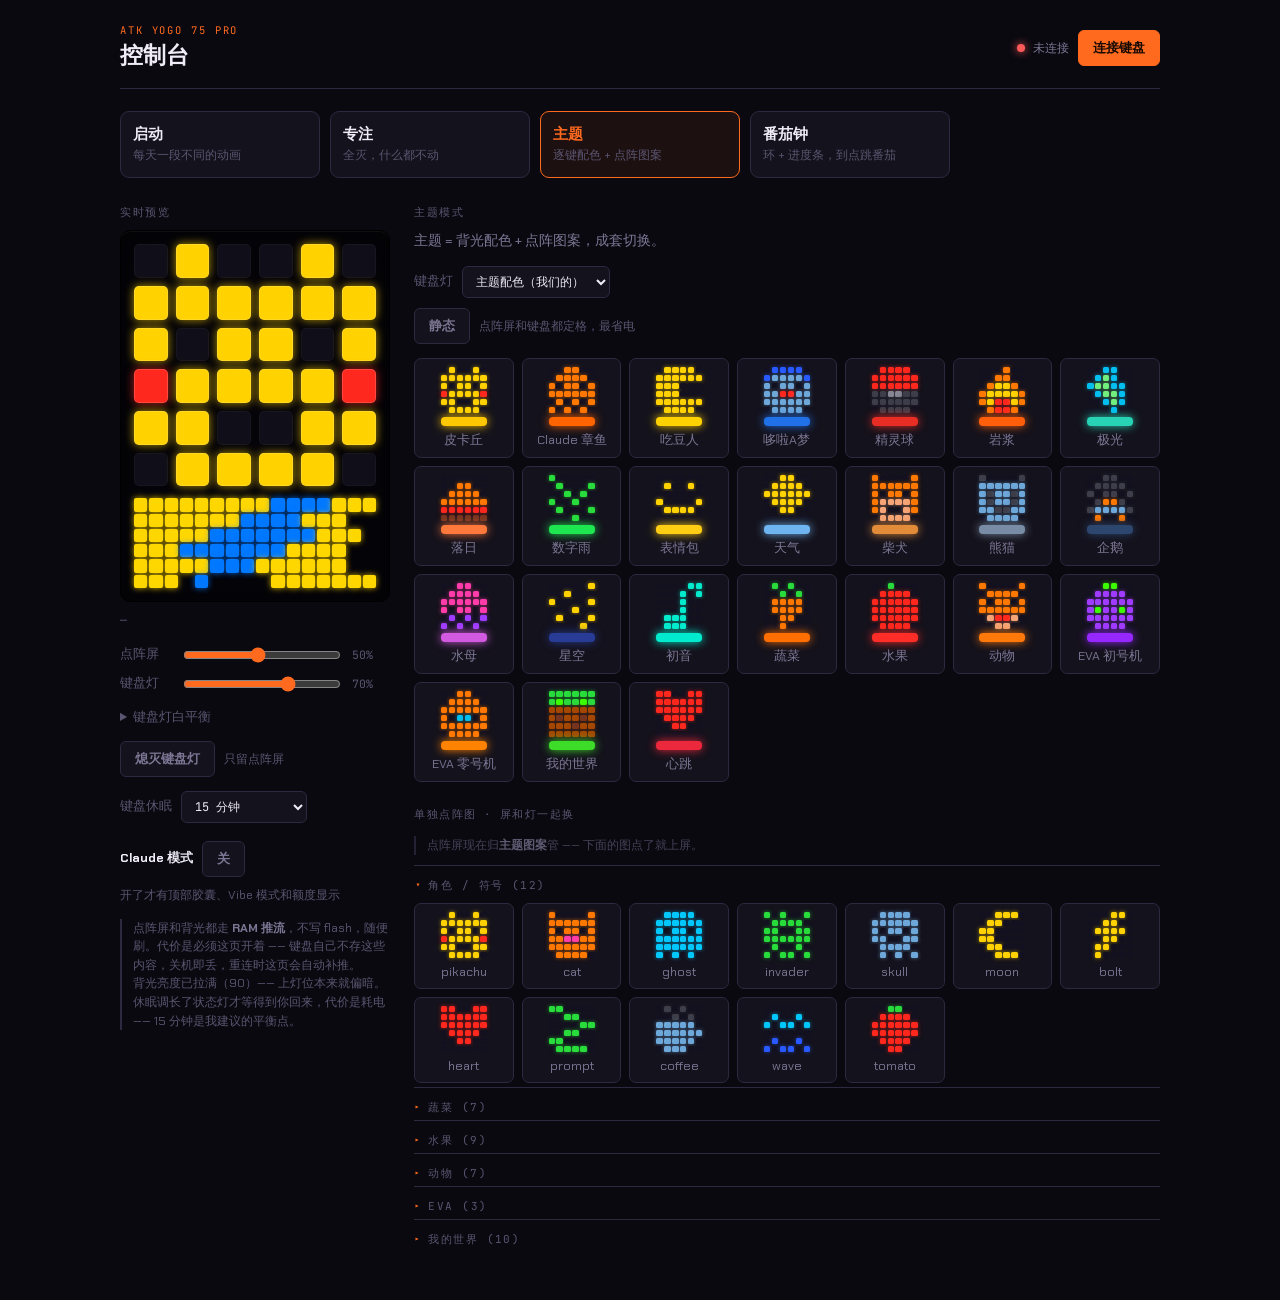
==== yogo.html @ a753f08c "YogoDot 首个版本：ATK YOGO 75 PRO 点阵屏与背光控制 纯 Python + Win32 HID，不依赖 ATK HUB。点阵屏图案库、主题、动画、番茄钟， 锁屏 / 空闲熄屏、低" ====
<!doctype html>
<html lang="zh-CN">
<head>
<meta charset="utf-8">
<meta name="viewport" content="width=device-width,initial-scale=1">
<title>YOGO 控制台</title>
<link rel="preconnect" href="https://fonts.googleapis.com">
<link rel="preconnect" href="https://fonts.gstatic.com" crossorigin>
<link rel="stylesheet" href="https://fonts.googleapis.com/css2?family=Chakra+Petch:wght@400;500;600;700&family=JetBrains+Mono:wght@400;500&display=swap">
<style>
  :root{
    --ink:#0A0910;--panel:#14121C;--panel2:#1B1826;--line:#2E2840;--line2:#3B3552;
    --dim:#7C7694;--dim2:#5A5570;--text:#EFECF7;--accent:#FF6A1F;--ok:#3ED47A;--bad:#FF5A5A;--info:#4AA8FF;
    --ui:"Chakra Petch","PingFang SC","Microsoft YaHei",system-ui,sans-serif;
    --mono:"JetBrains Mono",Consolas,monospace;
  }
  *{box-sizing:border-box}
  body{margin:0;background:var(--ink);color:var(--text);font-family:var(--ui);font-size:14px;line-height:1.55}
  .wrap{max-width:1080px;margin:0 auto;padding:22px 20px 48px}
  header{display:flex;align-items:center;justify-content:space-between;gap:16px;flex-wrap:wrap;
    padding-bottom:14px;border-bottom:1px solid var(--line)}
  .eyebrow{font-family:var(--mono);font-size:10.5px;letter-spacing:.18em;text-transform:uppercase;color:var(--accent)}
  h1{margin:0;font-size:23px;font-weight:700}
  .status{display:flex;align-items:center;gap:8px;font-family:var(--mono);font-size:12px;color:var(--dim)}
  .dot{width:8px;height:8px;border-radius:50%;background:var(--bad);box-shadow:0 0 8px currentColor;color:var(--bad);flex:none}
  .dot.on{background:var(--ok);color:var(--ok)}
  /* 电量：CSS 画的小电池。平时用暗色不抢注意力，低电和充电才亮起来 */
  .batt{display:flex;align-items:center;gap:7px;font-family:var(--mono);font-size:12px;
        color:var(--dim);cursor:default}
  .batt .cell{position:relative;width:26px;height:13px;border:1.5px solid currentColor;
              border-radius:4px;flex:none}
  .batt .cell::after{content:"";position:absolute;left:100%;top:3px;width:2.5px;height:5px;
                     background:currentColor;border-radius:0 2px 2px 0}
  .batt .fill{position:absolute;left:1.5px;top:1.5px;bottom:1.5px;border-radius:2px;
              background:currentColor;transition:width .5s ease}
  .batt .bolt{position:absolute;inset:0;display:grid;place-items:center;font-size:10px;
              line-height:1;color:var(--bg);text-shadow:0 0 2px rgba(0,0,0,.5)}
  .batt.low{color:var(--bad)}
  .batt.mid{color:var(--accent)}
  .batt.chg{color:var(--ok)}
  .batt[hidden]{display:none}
  .mode[hidden],#claudeOnly[hidden]{display:none}
  button{font-family:var(--ui);cursor:pointer}
  .btn{font-size:13px;font-weight:600;border-radius:6px;padding:8px 14px;border:1px solid var(--line);
    background:var(--panel);color:var(--dim);transition:color .12s,border-color .12s}
  .btn:hover{color:var(--text);border-color:var(--line2)}
  .btn.primary{background:var(--accent);border-color:var(--accent);color:#170A02}
  .label{font-family:var(--mono);font-size:10.5px;letter-spacing:.15em;text-transform:uppercase;color:var(--dim2);margin:0 0 10px}

  .modes{display:grid;grid-template-columns:repeat(5,1fr);gap:10px;margin:22px 0 26px}
  @media(max-width:760px){.modes{grid-template-columns:repeat(2,1fr)}}
  .mode{background:var(--panel);border:1px solid var(--line);border-radius:9px;padding:13px 12px;
    display:flex;flex-direction:column;gap:4px;align-items:flex-start;transition:border-color .13s,background .13s}
  .mode:hover{border-color:var(--line2)}
  .mode[aria-pressed=true]{border-color:var(--accent);background:#FF6A1F14}
  .mode b{font-size:14.5px;font-weight:600;color:var(--text)}
  .mode[aria-pressed=true] b{color:var(--accent)}
  .mode span{font-size:11.5px;color:var(--dim2);line-height:1.4;text-align:left}

  .cols{display:grid;grid-template-columns:270px minmax(0,1fr);gap:24px;align-items:start}
  @media(max-width:820px){.cols{grid-template-columns:1fr}}
  .bezel{background:#050409;border:1px solid #000;border-radius:10px;padding:13px;
    box-shadow:inset 0 1px 0 #ffffff0d,inset 0 0 40px #00000099}
  .grid{display:grid;grid-template-columns:repeat(6,1fr);gap:8px}
  .px{aspect-ratio:1;border-radius:5px;background:#100E18;box-shadow:inset 0 0 0 1px #ffffff08}
  .kbprev{margin-top:12px;display:grid;grid-template-columns:repeat(16,1fr);gap:2px}
  .kbprev i{aspect-ratio:1;border-radius:2px;background:#0C0A12;display:block}
  .kbprev i.gap{background:transparent}
  .metric{font-family:var(--mono);font-size:11.5px;color:var(--dim2);margin-top:9px}
  .pane{display:none}
  .pane.on{display:block}
  .chips{display:grid;grid-template-columns:repeat(auto-fill,minmax(96px,1fr));gap:8px}
  .chip{background:var(--panel);border:1px solid var(--line);border-radius:7px;padding:8px 6px;color:var(--dim);
    font-size:12.5px;display:flex;flex-direction:column;align-items:center;gap:6px;transition:border-color .12s,color .12s}
  .chip:hover{border-color:var(--line2);color:var(--text)}
  .chip[aria-pressed=true]{border-color:var(--accent);color:var(--accent);background:#FF6A1F14}
  .thumb{display:grid;grid-template-columns:repeat(6,1fr);gap:1.5px;width:46px}
  .thumb i{aspect-ratio:1;border-radius:1.5px}
  .swatch{width:46px;height:9px;border-radius:4px}
  .galgrp{border-top:1px solid var(--line);padding:11px 0 4px}
  .galgrp>summary{cursor:pointer;list-style:none;font-family:var(--mono);font-size:11px;
    letter-spacing:.13em;text-transform:uppercase;color:var(--dim2);display:flex;align-items:center;gap:7px}
  .galgrp>summary::-webkit-details-marker{display:none}
  .galgrp>summary::before{content:"▸";font-size:10px;transition:transform .15s;color:var(--accent)}
  .galgrp[open]>summary::before{transform:rotate(90deg)}
  .galgrp>summary:hover{color:var(--text)}
  .row{display:flex;gap:9px;align-items:center;flex-wrap:wrap}
  .big{font-family:var(--mono);font-size:36px;font-variant-numeric:tabular-nums}
  .phase{font-size:11.5px;color:var(--dim2);font-family:var(--mono);letter-spacing:.13em;text-transform:uppercase}
  .note{color:var(--dim2);font-size:12px;border-left:2px solid var(--line);padding-left:11px;margin-top:14px}
  .note b{color:var(--dim)}
  .agent{background:var(--panel);border:1px solid var(--line);border-radius:9px;padding:15px 17px}
  .agent .st{display:flex;align-items:center;gap:10px;font-size:17px;font-weight:600}
  .agent .meta{font-family:var(--mono);font-size:11.5px;color:var(--dim2);margin-top:7px;word-break:break-all}
  .pill{font-family:var(--mono);font-size:10.5px;letter-spacing:.1em;text-transform:uppercase;
    border:1px solid currentColor;border-radius:20px;padding:2px 9px}
  select,input[type=text]{background:var(--panel);border:1px solid var(--line);color:var(--text);
    font-family:var(--mono);font-size:12px;border-radius:6px;padding:6px 9px}
  code{font-family:var(--mono);font-size:12px;color:var(--dim)}
  @media (prefers-reduced-motion:reduce){*{transition:none!important}}
</style>
</head>
<body>
<div class="wrap">
  <header>
    <div>
      <div class="eyebrow">ATK YOGO 75 PRO</div>
      <h1>控制台</h1>
    </div>
    <div class="row">
      <div class="status"><span class="dot" id="dot"></span><span id="stat">未连接</span></div>
      <div class="batt" id="batt" hidden title="键盘电量">
        <span class="cell"><span class="fill" id="battFill"></span>
              <span class="bolt" id="battBolt" hidden>&#9889;</span></span>
        <span id="battTxt">—</span>
      </div>
      <button class="btn primary" id="conn">连接键盘</button>
    </div>
  </header>

  <div class="modes" id="modes"></div>

  <div class="cols">
    <aside>
      <p class="label">实时预览</p>
      <div class="bezel">
        <div class="grid" id="prev"></div>
        <div class="kbprev" id="kbprev" title="键盘背光（6×16 键位）"></div>
      </div>
      <div class="metric" id="metric">—</div>
      <div style="margin-top:16px;display:flex;flex-direction:column;gap:9px">
        <label class="row" style="gap:9px">
          <span style="color:var(--dim2);font-size:12.5px;width:52px">点阵屏</span>
          <input type="range" id="dotBr" min="5" max="100" step="5" style="flex:1;accent-color:var(--accent)">
          <span class="metric" id="dotBrV" style="width:38px;margin:0"></span>
        </label>
        <label class="row" style="gap:9px">
          <span style="color:var(--dim2);font-size:12.5px;width:52px">键盘灯</span>
          <input type="range" id="kbBr" min="5" max="100" step="5" style="flex:1;accent-color:var(--accent)">
          <span class="metric" id="kbBrV" style="width:38px;margin:0"></span>
        </label>
      </div>
      <details style="margin-top:14px">
        <summary style="color:var(--dim2);font-size:12.5px;cursor:pointer">键盘灯白平衡</summary>
        <div style="display:flex;flex-direction:column;gap:7px;margin-top:9px">
          <label class="row" style="gap:9px"><span class="metric" style="width:16px;margin:0;color:#ff5a5a">R</span>
            <input type="range" id="gR" min="10" max="100" step="2" style="flex:1;accent-color:#ff5a5a">
            <span class="metric" id="gRv" style="width:34px;margin:0"></span></label>
          <label class="row" style="gap:9px"><span class="metric" style="width:16px;margin:0;color:#3ed47a">G</span>
            <input type="range" id="gG" min="10" max="100" step="2" style="flex:1;accent-color:#3ed47a">
            <span class="metric" id="gGv" style="width:34px;margin:0"></span></label>
          <label class="row" style="gap:9px"><span class="metric" style="width:16px;margin:0;color:#4aa8ff">B</span>
            <input type="range" id="gB" min="10" max="100" step="2" style="flex:1;accent-color:#4aa8ff">
            <span class="metric" id="gBv" style="width:34px;margin:0"></span></label>
          <label class="row" style="gap:9px;margin-top:4px">
            <span class="metric" style="width:16px;margin:0;color:var(--ok)">亮</span>
            <input type="range" id="gEq" min="255" max="1645" step="10" style="flex:1;accent-color:var(--ok)">
            <span class="metric" id="gEqv" style="width:44px;margin:0"></span></label>
          <div style="color:var(--dim2);font-size:11.5px;line-height:1.45">
            亮 = 亮度上限，<b>只压不提、绝不混白</b>（混白会让红发粉、橙发白）。<br>
            <b>最左 255</b> = 七色完全等亮，色相全准，但整体偏暗。<br>
            <b>最右 1645</b> = 各色跑满最亮，但蓝比红亮 6.5 倍。中间连续过渡。
          </div>
          <label class="row" style="gap:9px;margin-top:4px">
            <span class="metric" style="width:16px;margin:0;color:#ffb03a">暖</span>
            <input type="range" id="gC" min="30" max="100" step="5" style="flex:1;accent-color:#ffb03a">
            <span class="metric" id="gCv" style="width:44px;margin:0"></span></label>
          <div style="color:var(--dim2);font-size:11.5px;line-height:1.45">
            暖 = 校正强度。<b>100 = 黄最准但最暗</b>；往左拉暖色变亮，代价是黄逐渐偏绿。
            红是这块键盘最弱的通道（红1:绿4:蓝14），橙黄的 R 已顶满，只能这么换。
          </div>
          <label class="row" style="gap:9px;margin-top:4px">
            <span class="metric" style="width:16px;margin:0;color:var(--accent)">S</span>
            <input type="range" id="gS" min="100" max="260" step="10" style="flex:1;accent-color:var(--accent)">
            <span class="metric" id="gSv" style="width:34px;margin:0"></span></label>
          <div style="color:var(--dim2);font-size:11.5px;line-height:1.45">
            S = 饱和度校正。LED 是发光体，低饱和色三通道一起亮就是白 ——
            官方预设色板 15 个色全是最大通道 255、最小通道 ≤ 50 的高饱和色。
          </div>
          <div class="row" style="margin-top:2px">
            <button class="btn" id="calG" style="padding:5px 10px;font-size:12px">扫描校准 G</button>
            <button class="btn" id="calB" style="padding:5px 10px;font-size:12px">扫描校准 B</button>
            <button class="btn" id="gReset" style="padding:5px 10px;font-size:12px">复位</button>
          </div>
          <div style="color:var(--dim2);font-size:11.5px;line-height:1.45">
            扫描校准：整块铺纯黄（或纯青），但<b>每一列用不同的增益</b>。
            看顶排哪个键的颜色最正，在下面选它 —— 我按那一列的增益写回去。
          </div>
          <div class="row" style="gap:6px;flex-wrap:wrap" id="calPick" hidden></div>
          <div class="row" style="margin-top:2px">
            <button class="btn" id="gTest" style="padding:5px 10px;font-size:12px">铺纯黄</button>
          </div>
          <label class="row" style="gap:6px;margin-top:2px"><input type="checkbox" id="gDot">
            <span style="color:var(--dim2);font-size:11.5px">点阵屏也套用（默认关，它本来就准）</span></label>
          <div style="color:var(--dim2);font-size:11.5px;line-height:1.45">
            拖到「铺纯黄」看着是<b>正黄</b>为止 —— 偏绿就继续压 G，偏橙就把 G 拉回来。
          </div>
        </div>
      </details>
      <div class="row" style="margin-top:14px">
        <button class="btn" id="kbOff">熄灭键盘灯</button>
        <span style="color:var(--dim2);font-size:12px">只留点阵屏</span>
      </div>
      <div class="row" style="margin-top:14px">
        <span style="color:var(--dim2);font-size:12.5px">键盘休眠</span>
        <select id="sleepSel">
          <option value="3">3 分钟（原厂）</option>
          <option value="15">15 分钟</option>
          <option value="30">30 分钟</option>
          <option value="60">60 分钟</option>
        </select>
      </div>
      <div class="row" style="margin-top:18px">
        <b style="color:var(--fg);font-size:12.5px">Claude 模式</b>
        <button class="btn" id="claudeOn">关</button>
        <span style="color:var(--dim2);font-size:12px">开了才有顶部胶囊、Vibe 模式和额度显示</span>
      </div>
      <div id="claudeOnly" hidden>
      <div class="row" style="margin-top:16px;font-size:12.5px;color:var(--dim)">
        <b style="color:var(--fg)">顶部胶囊</b>
      </div>
      <div class="row" style="margin-top:8px">
        <span style="color:var(--dim2);font-size:12.5px;width:52px">皮肤</span>
        <select id="capSkin"><option value="">跟随键盘主题</option></select>
      </div>
      <div class="row" style="margin-top:8px">
        <span style="color:var(--dim2);font-size:12.5px;width:52px">动画</span>
        <select id="capAnim"></select>
      </div>
      <div class="row" style="margin-top:8px">
        <span style="color:var(--dim2);font-size:12.5px;width:52px">宠物</span>
        <select id="capPet"></select>
      </div>
      <div class="row" style="margin-top:8px">
        <span style="color:var(--dim2);font-size:12.5px;width:52px">停留</span>
        <select id="capHold"></select>
        <span style="color:var(--dim2);font-size:12px">完全展开后起算 · 鼠标放上去就不收</span>
      </div>
      <div class="row" style="margin-top:8px">
        <span style="color:var(--dim2);font-size:12.5px;width:52px">点阵宠物</span>
        <select id="dotPet">
          <option value="blob">团子</option>
          <option value="shark">鲨鱼</option>
        </select>
      </div>
      <div class="row" style="margin-top:12px">
        <input id="tokBox" placeholder="粘贴 claude setup-token 给的那串"
               style="flex:1;min-width:0;background:#141019;border:1px solid var(--line);
                      color:var(--fg);border-radius:8px;padding:6px 9px;font-size:12px">
        <button class="btn" id="tokSave">存</button>
      </div>
      <div class="note" style="margin-top:8px" id="tokNote">
        存了这串之后，额度直接读账号（含 Fable 的周额度），不用再等 statusLine 上报。
        token 只写在本机 <code>.token</code> 里。
      </div>
      </div><!-- /claudeOnly -->

      <div class="note" style="margin-top:14px">
        点阵屏和背光都走 <b>RAM 推流</b>，不写 flash，随便刷。代价是必须这页开着 ——
        键盘自己不存这些内容，关机即丢，重连时这页会自动补推。<br>
        背光亮度已拉满（90）—— 上灯位本来就偏暗。<br>
        休眠调长了状态灯才等得到你回来，代价是耗电 —— 15 分钟是我建议的平衡点。
      </div>
    </aside>

    <main>
      <!-- 启动 -->
      <section class="pane" data-pane="startup">
        <p class="label">启动模式</p>
        <p style="color:var(--dim);margin-top:0">电脑启动后检测日期：<b>跨天就自动换下一个主题</b>，并放 12 秒该主题的入场动画，
          之后回到上一个常驻模式。同一天内重开不会重复跳。</p>
        <div class="row" style="margin:14px 0">
          <span style="color:var(--dim2);font-size:12.5px">今天的主题：</span>
          <span class="pill" style="color:var(--accent)" id="todayAnim">—</span>
          <button class="btn" id="playStartup">立刻重放入场</button>
        </div>
        <p class="label" style="margin-top:22px">动画库</p>
        <div class="chips" id="anims"></div>
        <div class="row" style="margin-top:14px">
          <span style="color:var(--dim2);font-size:12.5px">帧率</span>
          <select id="fpsSel">
            <option value="30">流畅 30fps</option>
            <option value="15" selected>均衡 15fps</option>
            <option value="6">省电 6fps</option>
          </select>
          <span style="color:var(--dim2);font-size:12px">刷新率不影响灯珠寿命，但影响电池和 2.4G 占用</span>
        </div>
      </section>

      <!-- 专注 -->
      <section class="pane" data-pane="focus">
        <p class="label">专注模式</p>
        <p style="color:var(--dim);margin-top:0">背光全灭、点阵屏全黑。桌面上一个会动的东西都没有。</p>
        <div class="agent" style="margin-top:16px">
          <div class="st"><span class="dot" id="focusDot"></span><span id="focusTxt">未启用</span></div>
          <div class="meta">退出专注模式会恢复你上一个主题。</div>
        </div>
      </section>

      <!-- 主题 -->
      <section class="pane" data-pane="theme">
        <p class="label">主题模式</p>
        <p style="color:var(--dim);margin-top:0">主题 = 背光配色 + 点阵图案，成套切换。</p>
        <div class="row" style="margin:13px 0 4px">
          <span style="color:var(--dim2);font-size:12.5px">键盘灯</span>
          <select id="fwSel"></select>
          <span style="color:var(--dim2);font-size:12px" id="fwHint"></span>
        </div>
        <div class="row" style="margin:10px 0 4px">
          <button class="btn" id="dynBtn">静态</button>
          <span style="color:var(--dim2);font-size:12px" id="dynHint">点阵屏和键盘都定格，最省电</span>
        </div>
        <div class="chips" id="themes" style="margin-top:14px"></div>
        <p class="label" style="margin-top:24px">单独点阵图 · 屏和灯一起换</p>
        <div class="note" id="dotOwner" style="margin-bottom:10px"></div>
        <div id="statics"></div>
      </section>

      <!-- 番茄钟 -->
      <section class="pane" data-pane="pomodoro">
        <p class="label">番茄钟</p>
        <div class="cols" style="grid-template-columns:minmax(0,1fr) 250px;gap:20px;margin-top:0">
          <div class="agent">
            <div class="phase" id="pphase">待机</div>
            <div class="big" id="pclock">25:00</div>
            <div class="row" style="margin-top:12px">
              <button class="btn primary" id="pstart">开始</button>
              <button class="btn" id="pskip">跳到下一段</button>
              <button class="btn" id="preset">重置</button>
            </div>
            <div class="meta" id="pmeta" style="margin-top:12px">—</div>
          </div>
          <div>
            <p class="label">今日</p>
            <div class="agent" style="text-align:center;padding:18px 12px">
              <div class="big" id="pcount" style="font-size:42px;color:var(--accent)">0</div>
              <div class="phase">个番茄</div>
            </div>
          </div>
        </div>

        <p class="label" style="margin-top:22px">时长</p>
        <div class="chips" id="ppresets"></div>
        <div class="row" style="margin-top:12px">
          <label class="row" style="gap:6px"><input type="checkbox" id="pauto" checked>
            <span style="color:var(--dim2);font-size:12.5px">时间到自动进入下一段</span></label>
          <label class="row" style="gap:6px"><input type="checkbox" id="pnotify" checked>
            <span style="color:var(--dim2);font-size:12.5px">时间到弹胶囊</span></label>
        </div>

        <div class="note">
          <b>专注中</b> —— 点阵屏外圈 20 格走进度（每格 <span id="ptick">75</span> 秒），中心呼吸；
          键盘是一条<b>横向进度条</b>，16 列从左往右填满。<br>
          <b>时间到</b> —— 点阵屏跳出一个<b>番茄</b>，一边跳一边闪，键盘整块脉动。
          持续 30 秒或直到你按「跳到下一段」。<br>
          <b>休息中</b> —— 两边都转绿，进度环倒着走。<br>
          最后 20% 时进度环会慢慢转红，余光就能感觉到快到点了。
        </div>
      </section>

      <!-- Vibe coding -->
      <section class="pane" data-pane="vibe">
        <p class="label">Vibe Coding 模式</p>
        <div id="vSessions"></div>
        <div class="row" style="margin-top:15px">
          <label class="row" style="gap:6px"><input type="checkbox" id="vLight" checked>
            <span style="color:var(--dim2);font-size:12.5px">「需要你」时同时亮背光</span></label>
          <label class="row" style="gap:6px"><input type="checkbox" id="vNotify" checked>
            <span style="color:var(--dim2);font-size:12.5px">桌面弹通知</span></label>
          <button class="btn" id="vPerm">开启通知权限</button>
          <button class="btn" id="vTest">模拟 coder / writer</button>
          <button class="btn" id="vAlert">有事弹胶囊：关</button>
        </div>
        <div class="note">
          <b>键盘完全不参与</b> —— 保持你当前主题的配色不变。
          状态只由点阵屏上的<b>电子宠物</b>表达：睡觉 / 张望 / 瞪眼蹦跳 / 跳起来冒星星 / 耷拉着。<br>
          点阵屏归谁管，只由顶上那排模式决定：<b>选主题就只有主题图，选 vibe 就只有宠物</b>，
          互不打断。要不要在有事时额外提醒，是上面那个独立开关，提醒只弹胶囊、不碰点阵屏。<br>
          coder 和 writer 的区分放在 HUD 胶囊里用文字说，比用灯猜准确。<br>
          远端 hook 经 SSH 反向隧道打回本机 9099。安装见 <b>remote/</b> 目录。<br>
          上报是 <b>async</b> 的，隧道断了也不会拖慢你的 Claude。
        </div>
      </section>
    </main>
  </div>
</div>

<script>
"use strict";
/* ═══════════════ 协议层 ═══════════════
   32 字节输出报文, reportId 0:
     [0]=0xAA [1]=cmd [2..3]=offset(LE) [4]=len [5]=seq [6..7]=0 [8..31]=payload
   cmd 16 握手(5s TTL) | 20 读配置 | 21 写配置 | 47 关同步 | 59 写点阵矩阵
   配置结构 64B:  [2]背光模式 [3]背光亮度 [4]速度 [5]彩色 [7..9]背光RGB
                  [30]点阵模式 [31]点阵亮度 [35..37]点阵RGB
   点阵矩阵 108B RGB888 行主序, 行0在上, 列0在左, 5 包 × 24B
═══════════════════════════════════════ */
const VID=0x373B, C_HAND=16, C_READ=20, C_WRITE=21, C_NOSYNC=47, C_MATRIX=59;
const FILTERS=[{vendorId:VID, usagePage:0xFF60, usage:0x61}];
const CFG={ blMode:2, blBright:3, blSpeed:4, blColorful:5, blR:7, blG:8, blB:9,
            dsMode:30, dsBright:31, dsR:35, dsG:36, dsB:37,
            sleepL:46, sleepM:47, sleepH:48 };
const DS_CUSTOM=6;
/* 背光效果表（中文名从驱动 i18n 解出）。第三项 = 是否吃自定义颜色。
   注意：0 是「全灭」不是常亮 —— 这 21 个内置效果里没有真正的常亮，
   要纯色只能走 253 自定义（每键 4bit 调色板索引，另一套协议）。 */
const BL_MODES=[
  [3,"单色呼吸",1],[1,"彩虹流光1",1],[7,"彩虹流光2",1],[19,"彩虹流光3",1],[8,"彩虹流光4",1],
  [4,"彩虹",1],[20,"动态彩虹",1],[2,"彩色呼吸",0],[12,"霓虹",0],[5,"按键点亮",1],
  [6,"彩色漩涡1",1],[14,"彩色漩涡2",1],[9,"光谱飘动1",1],[10,"光谱飘动2",1],[11,"光谱飘动3",1],
  [16,"光谱扩散1",1],[18,"光谱扩散2",1],[15,"彩带飘动",1],[13,"彩虹雨滴",1],[0,"全灭",0]
];

let dev=null, seq=0, lastHand=0, frames=0, fpsT0=performance.now();
let lastErr="", pushOK=0, awake=true;   /* 推流的成败 + 键盘是否应答，报给宿主 */
let devInfo="", devPick="";             /* 挑设备的过程，出问题时能看见 */
/* vibe 模式的点阵屏归属开关。声明必须放在这么早：画廊建好时 renderDotOwner()
   就会读它，而它原来声明在两千行之后 —— MODE 是 vibe 时一读就是暂时性死区错误，
   后半个脚本全废（表现：页面活着但什么都不推）。 */
/* 「有事要不要提醒」是独立开关，跟点阵屏归谁管无关。
   提醒只走胶囊，绝不碰点阵屏 —— 点阵屏永远只归当前模式管。 */
let ALERT_ON = localStorage.getItem("yogo_alert")==="1";
const $=id=>document.getElementById(id);
/* 页面里任何没接住的异常都报给本地服务，写进 yogo.log ——
   控制台窗口平时藏在托盘里，看不见它的 console，出了错只能靠这个。 */
window.addEventListener("error", e=>{
  try{ fetch("/log",{method:"POST",headers:{"Content-Type":"application/json"},
    body:JSON.stringify({where:"page", msg:String(e.message), src:String(e.filename||""),
                         line:e.lineno, col:e.colno})}); }catch(_){}
});
window.addEventListener("unhandledrejection", e=>{
  try{ fetch("/log",{method:"POST",headers:{"Content-Type":"application/json"},
    body:JSON.stringify({where:"page-promise", msg:String(e.reason&&e.reason.message||e.reason)})}); }catch(_){}
});

/* ═══════════════ 传输层：走本地服务 ═══════════════
   键盘由托盘进程直接持有（kbd.py，Windows HID API）。这页只是遥控器：
   要推什么帧、改什么配置，POST 给本地服务，由它写设备。
   好处：不再有 WebHID 授权（接收器插拔也不掉），页面重启不影响键盘。 */
async function kbCall(path, body){
  const r=await fetch(path,{method:"POST",headers:{"Content-Type":"application/json"},
                             body:JSON.stringify(body||{})});
  const d=await r.json();
  if(!d.ok){
    lastErr=d.why||"键盘调用失败";
    if(d.awake===false) markAsleep();
    throw new Error(lastErr);
  }
  if(d.awake) markAwake();
  return d;
}
async function handshake(){ /* 握手由服务端自己节流 */ }
async function readConfig(){ const d=await kbCall("/kb/readcfg"); awake=true; return new Uint8Array(d.cfg); }
async function writeConfig(cfg){
  const bytes={}; for(let i=0;i<cfg.length;i++) bytes[i]=cfg[i];
  await kbCall("/kb/config",{bytes});
}
/** 读-改-写：只动指定字节，不碰你在 ATK HUB 里的其他设置 */
async function patchConfig(patch){
  const bytes={};
  for(const k in patch) bytes[CFG[k]]=Math.max(0,Math.min(255,patch[k]|0));
  const d=await kbCall("/kb/config",{bytes});
  return new Uint8Array(d.cfg);
}
async function pushMatrix(rgb){
  try{ return await _pushMatrix(rgb); }
  catch(e){ lastErr=String(e && e.message || e).slice(0,120); throw e; }
}
async function _pushMatrix(rgb){
  const flat=[], k=DOT_BRIGHT/100;
  /* 点阵屏默认走原始意图色 —— 实测它的混色本来就准，套键盘那套校正反而搞坏。
     GAIN_DOT 勾上才同时应用饱和校正和通道增益。 */
  for(const row of rgb) for(const p1 of row){ const px=GAIN_DOT?gr(ledize(p1)):p1;
    flat.push(clamp(px[0]*k),clamp(px[1]*k),clamp(px[2]*k)); }
  await kbCall("/kb/matrix",{rgb:flat});
  frames++; pushOK++; lastErr=""; drawPreview(rgb);
}

/* ═══════════════ 键盘背光逐键推流 ═══════════════
   物理布局 6 行 × 16 列，84 颗灯，255 = 空位（无灯）。
   走 cmd 46（open_sync_led）：168 字节 RGB565 小端，7 包 × 24B，写 RAM 不吃 flash。
   前提：配置里背光模式必须是 254（音乐律动），否则固件不接推流。
═══════════════════════════════════════════════ */
const KB_MAP=[
  [ 0, 1, 2, 3, 4, 5, 6, 7, 8, 9,10,11,12,13,14,15],
  [16,17,18,19,20,21,22,23,24,25,26,27,28,29,255,255],
  [30,31,32,33,34,35,36,37,38,39,40,41,42,43,44,255],
  [45,46,47,48,49,50,51,52,53,54,55,56,57,58,255,255],
  [59,60,61,62,63,64,65,66,67,68,69,70,71,72,255,255],
  [73,74,75,255,76,255,255,255,255,77,78,79,80,81,82,83]
];
const KB_N=84, BL_STREAM=254, C_SYNCLED=46, C_ENDSYNC=47;
/* 亮度走软件缩放：推流是 RAM，改一下立刻生效，且完全不写 flash */
let KB_BRIGHT=+(localStorage.getItem("yogo_kbbr")||70);
let DOT_BRIGHT=+(localStorage.getItem("yogo_dotbr")||50);   // 默认压到一半：LED 电流跟亮度基本线性
/* 通道增益（白平衡）。这批灯珠绿、蓝的发光效率明显高于红，
   等值混合时红被压过去 —— 黄看着像绿、青看着像蓝。压低 G/B 把红拉回来。 */
let GAIN=(()=>{ try{ const v=JSON.parse(localStorage.getItem("yogo_gain"));
  if(Array.isArray(v)&&v.length===3) return v; }catch(e){} return [1, 0.50, 0.42]; })();
/* 通道增益 + 亮度归一化。
   增益的作用是修「色相比例」，不该顺带砍亮度 —— 纯绿 (0,255,0) 乘 0.25 会只剩 1/4 亮，
   冷色系主题整块发暗。所以增益后按比例放回原来的最大通道值：
   色相比例保住了，亮度也没丢。暖色（R 主导）的 max 本来就没被动，k=1，
   所以之前标定出来的黄/橙不受影响。 */
/* 不做归一化。
   这批灯珠每单位值的发光强度差得极大：以红为 1，绿约 4 倍，蓝约 14 倍。
   要让不同色相看起来一样亮，设备值本来就必须差这么多 ——
   之前加的「归一化」把单色又拉回 255，等于把校准抵消掉，蓝色因此特别刺眼。 */
/* 感知亮度权重由标定增益反推：红=1、绿≈4、蓝≈14。红是最弱的通道。
   ── 默认走【色准优先】：每个颜色只归一到自己的最大通道，不混白、不压制。
      代价是红橙黄本来就比蓝暗（红的 R 顶满只有 255 光量，蓝有 1645），硬件决定的。
   ── 勾上「统一亮度」才会把所有颜色拉到同一光量：暗色混白提上来、亮色等比压下来。
      混白只降饱和不改色相，但红会被洗成珊瑚色 —— 实测不值得，所以默认关。 */
let EQON=localStorage.getItem("yogo_eqon")==="1";
/* 「亮」这根滑杆现在是纯粹的亮度上限，只压不提，绝不混白：
     拉到最左 255  = 全部压到红的水位 → 七色完全等亮，色相全部精确
     拉到最右 1645 = 谁都不压 → 每个色相各自跑满，但蓝比红亮 6.5 倍
   中间任意位置都是这两者之间的连续过渡。混白的路子已经验证过两次：
   红会发粉、橙会发白（蓝的效率是红的 6.45 倍，掺一点就毁），彻底放弃。 */
let EQL=+(localStorage.getItem("yogo_eql")||255);
let LCAP=4000;
/* 校正强度：暖色亮度 ↔ 色相准确度，二选一，没有两全的办法。
   红是最弱的通道（红1 : 绿4 : 蓝14），暖色的 R 已经顶到 255 没余量，
   要更亮只能把绿加回去，但绿一加黄就往绿偏。
   1.00 = 完全按你标定的走，黄最准但最暗；往左拉 = 暖色变亮，黄逐渐偏绿。 */
let CORR=+(localStorage.getItem("yogo_corr")||70)/100;   // 实测 70% 是甜点：亮 1.5 倍且黄还够黄
function gr(c){
  const G=[Math.pow(GAIN[0],CORR), Math.pow(GAIN[1],CORR), Math.pow(GAIN[2],CORR)];
  let g=[c[0]*G[0], c[1]*G[1], c[2]*G[2]];
  const mx=Math.max(g[0],g[1],g[2]);
  if(mx<=0) return g;
  const k=255/mx; g=[g[0]*k, g[1]*k, g[2]*k];
  /* 统一亮度：所有颜色对齐到同一个感知光量。
     - 高于水位：等比压下来，色相完全不变
     - 低于水位：混一点白提上来，但混白量硬性封顶（WMAX），
       宁可差一点也不把红洗成珊瑚色 —— 上次水位定 700 就是栽在这。
     水位定在 450 附近时红只需要 (255,21,21)，几乎看不出失真。 */
  const W=[1, G[1]?1/G[1]:1, G[2]?1/G[2]:1];
  const L0=g[0]*W[0]+g[1]*W[1]+g[2]*W[2];
  if(L0<=0) return g;
  if(L0>EQL){ const t=EQL/L0; return [g[0]*t, g[1]*t, g[2]*t]; }
  return g;                                     // 低于水位的一律不动 —— 混白会让红发粉、橙发白
}
/* 饱和度校正 —— 这是整套配色的关键。
   LED 是发光体不是颜料：低饱和色（比如 Claude 品牌橙 #D97757，B 有 87）
   三个通道一起亮，肉眼看到的就是白。官方预设色板 15 个色全是
   「最大通道 255 / 最小通道 ≤ 50」的高饱和色，就是这个原因。
   这里保持明度不变，只把饱和度往上推，纯灰色不动。 */
let SAT=+(localStorage.getItem("yogo_sat")||180)/100;
function ledize(c){
  const mx=Math.max(c[0],c[1],c[2]), mn=Math.min(c[0],c[1],c[2]);
  if(mx<=0) return [0,0,0];
  const s=(mx-mn)/mx;
  if(s<=0.001) return c;                       // 纯灰/纯白：主题要的就是它，不动
  const ratio=Math.min(1, s*SAT)/s;
  return [mx-(mx-c[0])*ratio, mx-(mx-c[1])*ratio, mx-(mx-c[2])*ratio];
}
/* 点阵屏实测混色本来就准，所有校正默认只作用于键盘背光，别动它 */
let GAIN_DOT=false;
try{ localStorage.removeItem("yogo_gaindot"); }catch(e){}
let RAW=false;                          // 校准时绕过饱和/增益，直接送原始值
let KB_OFF=localStorage.getItem("yogo_kboff")==="1";   // 只亮点阵屏：键盘灯全熄，屏照常
/* 原厂灯效：把背光模式写成 0-20 中的一个，交给固件自己跑，颜色也用它自带的。
   点阵屏走命令 59，是完全独立的通道，所以「原厂灯光 + 我们的点阵屏」可以并存。
   为 null 时才走我们自己的逐键推流（模式 254）。 */
let FW_FX=(()=>{ const v=localStorage.getItem("yogo_fwfx");
  return (v===null||v==="") ? null : +v; })();   // 只亮点阵屏：键盘灯全熄，屏照常
async function pushKeys(arr){
  if(FW_FX!=null||KB_OFF){ drawKeyboard(new Array(KB_N).fill([0,0,0])); return; }  // 交给固件 / 已关，一个字节都不发
  const p=[], k=KB_BRIGHT/100;
  for(let i=0;i<KB_N;i++){
    const c=RAW ? (arr[i]||[0,0,0]) : gr(ledize(arr[i]||[0,0,0]));
    const R=clamp(c[0]*k), G=clamp(c[1]*k), B=clamp(c[2]*k);
    const v=((R>>3&31)<<11)|((G>>2&63)<<5)|(B>>3&31);
    p.push(v&255, (v>>8)&255);
  }
  await kbCall("/kb/keys",{rgb565:p});
  drawKeyboard(arr);
}
const stopKeys=()=>kbCall("/kb/stopkeys").catch(()=>{});
/** 6×16 字符画 -> 84 个 RGB。空位自动跳过。 */
function kbArt(rows, pal){
  const out=new Array(KB_N).fill([0,0,0]);
  for(let r=0;r<6;r++) for(let c=0;c<16;c++){
    const led=KB_MAP[r][c]; if(led===255) continue;
    const col=pal[(rows[r]||"")[c]]; if(col) out[led]=col.slice();
  }
  return out;
}

/* ═══════════════ 连接：问本地服务 ═══════════════ */
async function attach(info){
  dev={opened:true, productName:info.product||"ATK YOGO 75 PRO Dongle"};
  $("dot").classList.add("on"); $("stat").textContent=dev.productName;
  $("conn").textContent="重新连接";
  try{ await patchConfig({dsMode:DS_CUSTOM, dsBright:75}); }
  catch(e){ lastErr="首帧配置失败: "+String(e&&e.message||e).slice(0,90); }
  try{ await ensureSleep(); }catch(e){}
  lightNow=null;                                  // 重连后强制重发一次背光
  streamOn=null;
  applyMode(MODE, true);
}
function detach(why){
  dev=null; streamOn=null;
  $("dot").classList.remove("on"); $("stat").textContent=why||"未连接"; $("conn").textContent="重新连接";
}
$("conn").addEventListener("click", async()=>{
  $("stat").textContent="重连中…";
  try{ const d=await kbCall("/kb/reconnect"); await attach(d); }
  catch(e){ detach("连不上："+e.message); }
});
/* 2 秒问一次服务端：设备在不在。在而页面还没挂上 -> 挂上；不在了 -> 摘掉。 */
(async function kbWatch(){
  while(true){
    try{
      const d=await (await fetch("/kb/status",{cache:"no-store"})).json();
      devPick = d.connected ? "服务端已持有设备" : ("服务端没设备："+(d.err||""));
      if(d.connected && !dev) await attach(d);
      else if(!d.connected && dev) detach("接收器不在（"+(d.err||"")+"）");
    }catch(e){}
    await new Promise(r=>setTimeout(r, 2000));
  }
})();

/* ═══════════════ 画布 ═══════════════ */
const PAL={ ".":[0,0,0], r:[255,40,30], o:[255,120,0], y:[255,210,0], g:[40,220,60], c:[0,200,255],
  b:[40,90,255], p:[255,60,170], v:[160,60,255], w:[255,255,255], d:[90,90,110], k:[26,20,10],
  /* 与键盘调色板对齐的补充色，供新主题的点阵图使用 */
  a:[0,190,240], A:[125,228,248], l:[110,168,218], s:[62,62,74], S:[135,135,150],
  O:[245,165,120], n:[118,52,32], m:[255,120,0], Y:[255,228,95], G:[115,238,125], e:[8,10,16],
  t:[0,235,205], L:[60,255,0], B:[165,72,0] };
const rows2rgb=rs=>rs.map(r=>[...r].map(ch=>(PAL[ch]||[0,0,0]).slice()));
const blank=()=>Array.from({length:6},()=>Array.from({length:6},()=>[0,0,0]));
const clamp=v=>Math.max(0,Math.min(255,Math.round(v)));
const RING=(()=>{const p=[];for(let c=0;c<6;c++)p.push([0,c]);for(let r=1;r<6;r++)p.push([r,5]);
  for(let c=4;c>=0;c--)p.push([5,c]);for(let r=4;r>=1;r--)p.push([r,0]);return p;})();
function hsv(h,s,v){h=((h%360)+360)%360;const c=v*s,x=c*(1-Math.abs((h/60)%2-1)),m=v-c;let r,g,b;
  if(h<60)[r,g,b]=[c,x,0];else if(h<120)[r,g,b]=[x,c,0];else if(h<180)[r,g,b]=[0,c,x];
  else if(h<240)[r,g,b]=[0,x,c];else if(h<300)[r,g,b]=[x,0,c];else[r,g,b]=[c,0,x];
  return [clamp((r+m)*255),clamp((g+m)*255),clamp((b+m)*255)];}

const prevCells=[];
for(let i=0;i<36;i++){const b=document.createElement("div");b.className="px";$("prev").appendChild(b);prevCells.push(b);}
function drawPreview(rgb){
  for(let r=0;r<6;r++)for(let c=0;c<6;c++){
    const [R,G,B]=rgb[r][c], el=prevCells[r*6+c], lit=R+G+B>12;
    const hex="#"+[R,G,B].map(v=>clamp(v).toString(16).padStart(2,"0")).join("");
    el.style.background=lit?hex:"#100E18";
    el.style.boxShadow=lit?"inset 0 0 0 1px #ffffff26, 0 0 10px "+hex+"b0":"inset 0 0 0 1px #ffffff08";
  }
}
const kbCells=[];
(function(){ const box=$("kbprev");
  for(let r=0;r<6;r++) for(let c=0;c<16;c++){
    const i=document.createElement("i"); const led=KB_MAP[r][c];
    if(led===255) i.className="gap";
    box.appendChild(i); kbCells.push({el:i, led});
  } })();
function drawKeyboard(arr){
  for(const {el,led} of kbCells){
    if(led===255) continue;
    const c=arr[led]||[0,0,0], lit=c[0]+c[1]+c[2]>10;
    const hex="#"+c.map(v=>clamp(v).toString(16).padStart(2,"0")).join("");
    el.style.background=lit?hex:"#0C0A12";
    el.style.boxShadow=lit?"0 0 6px "+hex+"cc":"none";
  }
}
function drawStrip(color, bright){                    // 内置效果时没有逐键数据，整体铺色
  const c = (!color||!bright) ? [0,0,0] : color.map(v=>clamp(v*bright/90));
  drawKeyboard(new Array(KB_N).fill(c));
}
setInterval(()=>{ const dt=(performance.now()-fpsT0)/1000;
  $("metric").textContent = dev ? (frames/dt).toFixed(1)+" fps · 模式 "+MODE : "—";
  if(dt>4){ frames=0; fpsT0=performance.now(); } },1000);

/* ═══════════════ 图案 / 主题 / 动画 ═══════════════ */
const STATICS={
  tomato:["..gg..",".rrrr.","rrrrrr","rrrrrr",".rrrr.","..rr.."],
  heart:["rr..rr","rrrrrr","rrrrrr",".rrrr.","..rr..","......"],
  pikachu:[".y..y.","yyyyyy","y.yy.y","ryyyyr","yy..yy",".yyyy."],
  cat:["o....o","oooooo","o.oo.o","ooppoo","oooooo",".oooo."],
  skull:[".llll.","llllll","l.ll.l","ll..ll",".llll.",".l.l.l"],
  ghost:[".cccc.","cccccc","c.cc.c","cccccc","cccccc","c.c.c."],
  invader:["g.g..g",".gggg.","gg..gg","gggggg",".g..g.","g.gg.g"],
  moon:["..yyy.",".yy...","yy....","yy....",".yy...","..yyy."],
  coffee:[".s.s..","..s.s.","lllll.","llllll","lllll.",".lll.."],
  bolt:["...yy.","..yy..",".yyyy.","..yy..",".yy...",".y...."],
  wave:["......",".c..c.","c.cc.c","......",".b..b.","b.bb.b"],
  prompt:["gg....","..gg..","....gg","..gg..","gg....",".gggg."],
  /* ── 蔬菜 ── */
  carrot:  [".g.g..","..g.g.",".oooo.",".oooo.","..oo..","..o..."],
  broccoli:[".gggg.","gggggg","gggggg","..GG..","..GG..","..GG.."],
  eggplant:["..g...",".gvg..",".vvvv.","vvvvvv","vvvvvv",".vvvv."],
  corn:    ["..yy..",".yyyy.","gyyyyg","gyyyyg",".yyyy.","..yy.."],
  chili:   ["..gg..","..rr..","..rr..",".rr...",".rr...",".r...."],
  pumpkin: ["..gg..",".mmmm.","mmmmmm","mmmmmm","mmmmmm",".mmmm."],
  pea:     ["....g.","...gg.",".gggg.","gGGGGg",".gggg.","......"],
  /* ── 水果 ── */
  apple:   ["..g...",".rrrr.","rrrrrr","rrrrrr","rrrrrr",".rrrr."],
  banana:  ["....s.","...yy.","..yy..",".yy...",".yy...","..yy.."],
  berry:   [".g.g..",".gggg.","rrrrrr","rrrrrr",".rrrr.","..rr.."],
  grape:   ["...g..",".v.v.v","vvvvvv",".vvvv.","..vv..","......"],
  orange:  ["...gg.",".mmmm.","mmmmmm","mmmmmm","mmmmmm",".mmmm."],
  melon:   [".rrrr.","rrrrrr","rr.rrr","rrr.rr","GGGGGG","gggggg"],
  pineapp: [".g.g..","..gg..",".yyyy.","yy..yy",".yyyy.","yy..yy"],
  cherry:  ["..gg..",".g..g.",".g..g.","rr..rr","rr..rr","......"],
  lemon:   ["......","..yy..",".yyyy.","yyyyyy",".yyyy.","..yy.."],
  /* ── 动物 ── */
  rabbit:  [".p..p.",".p..p.",".pppp.","p.pp.p","pppppp",".p..p."],
  frog:    [".g..g.","gGggGg","gggggg","gggggg","g.gg.g",".gggg."],
  chick:   ["..yy..",".yyyy.","y.yy.y","yymmyy","yyyyyy",".m..m."],
  pig:     ["p....p","pppppp","p.pp.p","pprrpp","pprrpp",".pppp."],
  fox:     ["o....o",".oooo.","o.oo.o","oooooo",".OrrO.","..OO.."],
  whale:   [".a....","bbbb.b","bbbbbb","bbbbbb",".bbbb.","......"],
  bee:     [".s..s.",".yyyy.","y....y",".yyyy.","s.ss.s",".yyyy."],
  /* ── EVA ── */
  eva01:   ["..LL..",".vvvv.","vvvvvv","vLvvLv","vvvvvv",".vvvv."],
  eva00:   ["..oo..",".oooo.","oooooo","o.aa.o","oooooo",".oooo."],
  atfield: ["..LL..",".L..L.","L....L","L....L",".L..L.","..LL.."],
  /* ── 我的世界 ── */
  grass:   ["gggggg","gLggLg","BBBBBB","BnBBnB","BBBnBB","BBBBBB"],
  creeper: ["gggggg","kkggkk","kkggkk","ggkkgg","gkkkkg","gkggkg"],
  diamond: ["..aa..",".aaaa.","aaaaaa","aaaaaa",".aaaa.","..aa.."],
  tnt:     ["nnnnnn","rrrrrr","YYYYYY","rrrrrr","rrrrrr","nnnnnn"],
  enderman:[".ssss.","ssssss","vssssv","ssssss",".ssss.",".s..s."],
  torch:   ["..yy..",".yYYy.","..yy..","..BB..","..BB..","..BB.."],
  redstone:["..r...","..r...","rrrrrr","..r...","..r...","..r..."],
  sword:   ["....aa","...aa.","..aa..",".aa...","BB....","B....."],
  jackol:  ["..gg..","mmmmmm","m.mm.m","mmmmmm","m.mm.m",".mmmm."],
  emerald: ["..gg..",".gLLg.","gLLLLg","gLLLLg",".gLLg.","..gg.."]
};
/* 图库分组 —— 平铺一大片找不到东西 */
const GALLERY={
  "角色 / 符号":["pikachu","cat","ghost","invader","skull","moon","bolt","heart","prompt","coffee","wave","tomato"],
  "蔬菜":["carrot","broccoli","eggplant","corn","chili","pumpkin","pea"],
  "水果":["apple","banana","berry","grape","orange","melon","pineapp","cherry","lemon"],
  "动物":["rabbit","frog","chick","pig","fox","whale","bee"],
  "EVA":["eva01","eva00","atfield"],
  "我的世界":["grass","creeper","diamond","tnt","enderman","torch","redstone","sword","jackol","emerald"]
};
/* ══════ 键盘调色板（逐键字符画用）══════ */
/* 键盘调色板 —— 刻意不含纯白。84 颗灯在亮度 90 下铺白会非常晃眼，
   所有「浅色」都带住色相，最亮的几个也压在 245 以内。 */
const KP={ ".":null,
  k:[20,12,4],    e:[6,8,14],     s:[62,62,74],   S:[132,132,148],
  y:[255,195,0],  Y:[255,225,90], d:[112,86,26],
  r:[255,40,35],  R:[250,110,72], n:[118,52,32],
  o:[217,119,87], O:[245,165,120], m:[255,120,0],
  g:[25,190,45],  G:[110,235,120],
  b:[25,95,225],  l:[108,162,212], a:[0,185,235],  A:[118,222,244],
  p:[232,95,158], v:[140,65,240], L:[60,255,0], B:[165,72,0] };

const mix=(c1,c2,k)=>[clamp(c1[0]+(c2[0]-c1[0])*k), clamp(c1[1]+(c2[1]-c1[1])*k), clamp(c1[2]+(c2[2]-c1[2])*k)];
const kbConst=rows=>{ const a=kbArt(rows,KP); return ()=>a; };
const eachKey=fn=>{ const out=new Array(KB_N).fill([0,0,0]);
  for(let r=0;r<6;r++) for(let c=0;c<16;c++){ const led=KB_MAP[r][c];
    if(led!==255) out[led]=fn(r,c); } return out; };

/* ════════════ 构图工具 ════════════
   这块键盘的【亮度差肉眼分辨不出来】，所以区分一律靠色相：
   所有键跑满亮度，整体明暗交给全局亮度滑杆。
   full() 兜底：任何颜色进来先归一到最大通道 255。
   下面每个函数是一种不同的摆法，主题各用各的，不复用同一种。       */
const full=c=>{ const mx=Math.max(c[0],c[1],c[2]);
  return mx<=0?[0,0,0]:[c[0]*255/mx, c[1]*255/mx, c[2]*255/mx]; };
/** 色相旋转，保持满饱和满亮度 —— 用来从主色自动生出有对比的第二色 */
function hueShift(c, deg){
  const r=c[0]/255,g=c[1]/255,b=c[2]/255;
  const mx=Math.max(r,g,b), mn=Math.min(r,g,b), d=mx-mn;
  if(d<=0) return full(c);
  let h; if(mx===r) h=((g-b)/d)%6; else if(mx===g) h=(b-r)/d+2; else h=(r-g)/d+4;
  h=(h*60+deg+360)%360;
  const cc=d/mx, x=cc*(1-Math.abs((h/60)%2-1)), m=1-cc;
  let o; if(h<60)o=[cc,x,0]; else if(h<120)o=[x,cc,0]; else if(h<180)o=[0,cc,x];
  else if(h<240)o=[0,x,cc]; else if(h<300)o=[x,0,cc]; else o=[cc,0,x];
  return [clamp((o[0]+m)*255), clamp((o[1]+m)*255), clamp((o[2]+m)*255)];
}
function gradAt(stops, x){
  let a=stops[0], b=stops[stops.length-1];
  for(let i=0;i<stops.length-1;i++) if(x>=stops[i][0]&&x<=stops[i+1][0]){ a=stops[i]; b=stops[i+1]; break; }
  const k=(b[0]-a[0])?(x-a[0])/(b[0]-a[0]):0;
  return full(mix(a[1],b[1],k));
}

/* ── 摆法 1：横向渐变（16 列足够平滑）── */
function kbGrad(stops){ return ()=>eachKey((r,c)=>gradAt(stops, c/15)); }
function kbGradMove(stops, speed){
  return t=>eachKey((r,c)=>{                     // 同样走往返，避免渐变首尾跳回的接缝
    let x=(((c/15)+(t||0)*speed)%1+1)%1*2;
    if(x>1) x=2-x;
    return gradAt(stops, x); }); }

/* ── 摆法 2：纵向分层（6 行各一个色相，天空 / 上下身）── */
function kbRows(cols){ return ()=>eachKey((r,c)=>full(cols[r]||cols[cols.length-1])); }
function kbRowsMove(cols, speed){
  return t=>eachKey((r,c)=>{ const x=(r/5 + (t||0)*speed)%1;
    const i=Math.min(cols.length-2, Math.floor(x*(cols.length-1)));
    const k=x*(cols.length-1)-i;
    return full(mix(cols[i], cols[i+1], k)); }); }

/* ── 摆法 3：棋盘交错（两个色相互咬，纹理感最强）── */
function kbCheck(a, b, size, speed){
  const sz=size||2;
  return t=>eachKey((r,c)=>{
    const ph=speed?Math.floor((t||0)*speed):0;
    return full(((Math.floor(c/sz)+Math.floor(r/sz)+ph)%2) ? b : a); }); }

/* ── 摆法 4：竖条纹（垄 / 均衡器 / 条纹袖）── */
function kbStripes(cols, w, speed){
  const ww=w||2;
  return t=>eachKey((r,c)=>{
    const i=Math.floor((c/ww) + ((t||0)*(speed||0)));
    return full(cols[((i%cols.length)+cols.length)%cols.length]); }); }

/* ── 摆法 5：中央竖带（企鹅肚子 / 跑道）── */
function kbBand(inner, outer, c0, c1){
  const a=c0==null?5:c0, b=c1==null?10:c1;
  return ()=>eachKey((r,c)=>full(c>=a&&c<=b ? inner : outer)); }

/* ── 摆法 6：随机点缀（星空 / 萤火）── */
function kbScatter(base, acc, thresh, speed){
  return t=>eachKey((r,c)=>{
    const s=Math.sin((t||0)*(speed||0.9) + (r*16+c)*2.399);
    return full(s>(thresh||0.86) ? acc : base); }); }

/* ── 摆法 7：同心环（水母 / 涟漪）── */
function kbRings(cols, speed){
  return t=>eachKey((r,c)=>{
    const d=Math.hypot((c-7.5)/2.9, r-2.5) - (t||0)*(speed||0);
    const i=Math.floor(Math.abs(d));
    return full(cols[((i%cols.length)+cols.length)%cols.length]); }); }

/* ── 摆法 8：显式矩形块（腮红这种"长在特定位置"的特征）── */
function kbRect(base, rects){
  return ()=>eachKey((r,c)=>{
    for(const [c0,c1,r0,r1,col] of rects)
      if(c>=c0&&c<=c1&&r>=r0&&r<=r1) return full(col);
    return full(base); }); }

/* ── 摆法 9：径向色相推移（墨在水里化开）── */
function kbRadial(core, edge, opts){
  const o=opts||{};
  return t=>eachKey((r,c)=>{
    let d=Math.hypot((c-7.5)/7.5, (r-2.5)/2.5);
    if(o.pulse) d=d/(1+0.18*Math.sin((t||0)*o.pulse));
    return full(mix(core, edge, Math.min(1,Math.pow(d,o.power||1)))); }); }

/* ── 摆法 10：左右分割（可移动的分界线 = 被吃掉的进度）── */
function kbSplit(left, right, at, blend, speed){
  const w=blend==null?2.2:blend;
  return t=>{ const a=(at==null?7.5:at)+(speed?((t||0)*speed)%20-6:0);
    return eachKey((r,c)=>full(mix(left, right, Math.max(0,Math.min(1,(c-a+w/2)/w))))); }; }

/* ── 摆法 11：对角扫（熔岩裂缝）── */
function kbDiag(base, hi, speed, width){
  return t=>eachKey((r,c)=>{
    const x=(c/15)*0.75+(1-r/5)*0.25;
    const d=Math.abs(x-((((t||0)*speed)%1.6)-0.3));
    return d<width ? full(mix(base,hi,Math.pow(1-d/width,1.8))) : full(base); }); }

/* ── 摆法 12：对角渐变（从一角铺到另一角）── */
function kbCorner(a, b){
  return ()=>eachKey((r,c)=>full(mix(a, b, (c/15*0.72 + (r/5)*0.28)))); }

/* ── 摆法 13：竖向下落（数字雨）── */
function kbFall(base, drop, speed, density){
  const seed=Array.from({length:16},(_,i)=>(i*2.399)%6);
  return t=>eachKey((r,c)=>{
    const d=((t*speed+seed[c])%9)-1.5-r;
    return (d>=0 && d<density) ? full(mix(base, drop, Math.pow(1-d/density,1.6))) : full(base); }); }

/* ── 摆法 14：底色 + 标志形状（心电图）── */
function kbShape(base, mask, hi, opts){
  const o=opts||{};
  return t=>eachKey((r,c)=>{
    if((mask[r]||"")[c]!=="X") return full(base);
    if(o.sweep){ const head=((((t||0)*o.sweep)%1.6)-0.3);
      return full(mix(base, hi, 0.45+0.55*Math.max(0,1-Math.abs(c/15-head)*3.2))); }
    return full(hi); }); }
const ECG=["................","................","......X.........",
           "XXXXXX.X.XXXXXXX",".......X........","................"];

/* ── 摆法 15：键帽三分区（只留给真正适合分区的主题）── */
const ZONE=(()=>{
  const alphas=[17,18,19,20,21,22,23,24,25,26,
                31,32,33,34,35,36,37,38,39,40,
                46,47,48,49,50,51,52,53,54,
                60,61,62,63,64,65,66];
  const accent=[0,71,80,81,82];
  const mods=[];
  for(let i=0;i<84;i++) if(alphas.indexOf(i)<0 && accent.indexOf(i)<0) mods.push(i);
  return {alphas, mods, accent};
})();
const KEY={ ESC:0, DEL:15, TAB:30, CAPS:45, SPACE:76, LSHIFT:59, RSHIFT:70,
            UP:71, LEFT:80, DOWN:81, RIGHT:82, W:32, A:46, S:47, D:48, ENTER:57 };
function kbCaps(alpha, mod, accent, opts){
  const o=opts||{};
  const map=new Array(KB_N);
  ZONE.mods.forEach(i=>map[i]=mod);
  ZONE.alphas.forEach(i=>map[i]=alpha);
  ZONE.accent.forEach(i=>map[i]=accent||mod);
  return t=>{ const spin=o.cycle?(t||0)*o.cycle*60:0;
    return eachKey((r,c)=>{ let col=map[KB_MAP[r][c]]||mod;
      return full(spin?hueShift(col,spin):col); }); }; }

/* ── 摆法 16：四象限（四块各一个色相）── */
function kbQuad(a,b,c2,d){
  return ()=>eachKey((r,c)=>full(r<3 ? (c<8?a:b) : (c<8?c2:d))); }

/* ── 摆法 17：斜条纹（对角方向的色带，跟横竖都不一样）── */
function kbDiagStripes(cols, w, speed){
  const ww=w||3;
  return t=>eachKey((r,c)=>{
    const i=Math.floor((c + r*2.2)/ww + ((t||0)*(speed||0)));
    return full(cols[((i%cols.length)+cols.length)%cols.length]); }); }

/* ── 摆法 18：扇形（从中心放射的角度分区 = 触手 / 风车）── */
function kbSector(cols, speed){
  return t=>eachKey((r,c)=>{
    const a=Math.atan2((r-2.5)*2.6, c-7.5) + (t||0)*(speed||0);
    const i=Math.floor(((a/(Math.PI*2))%1+1)%1 * cols.length);
    return full(cols[i%cols.length]); }); }

/* ── 摆法 19：X 交叉（两条对角线用重点色）── */
function kbCross(base, hi, w){
  const ww=w||1.6;
  return ()=>eachKey((r,c)=>{
    const x=c/15*5, d1=Math.abs(x-r), d2=Math.abs(x-(5-r));
    return full(Math.min(d1,d2)<ww ? hi : base); }); }

/* ── 摆法 20：马赛克（固定伪随机的色块，有肌理但不闪）── */
function kbMosaic(cols, size, speed){
  const sz=size||2;
  return t=>eachKey((r,c)=>{
    const bx=Math.floor(c/sz), by=Math.floor(r/sz);
    const h=Math.sin(bx*12.9898+by*78.233)*43758.5453;
    const i=Math.floor((((h%1)+1)%1)*cols.length + ((t||0)*(speed||0)));
    return full(cols[((i%cols.length)+cols.length)%cols.length]); }); }

/* ── 摆法 21：波浪竖条纹（条纹本身是弯的，像垂下来的触手）── */
function kbWave(cols, w, amp, speed){
  const ww=w||2.5;
  return t=>eachKey((r,c)=>{
    const off=(amp||2)*Math.sin(r*0.9 + (t||0)*(speed||0));
    const i=Math.floor((c+off)/ww);
    return full(cols[((i%cols.length)+cols.length)%cols.length]); }); }

/* ── 摆法 22：斜向分割（一条斜线把键盘切成两半）── */
function kbDiagSplit(a, b, at, blend){
  const w=blend==null?2.5:blend;
  return ()=>eachKey((r,c)=>{
    const x=c - r*1.8;
    return full(mix(a,b, Math.max(0,Math.min(1,(x-(at==null?4:at)+w/2)/w)))); }); }

/* ── 摆法 23：逐列色相（16 列扫过一段色环）── */
function kbColumnHue(base, span, speed){
  return t=>eachKey((r,c)=>full(hueShift(base, (c/15)*span + (t||0)*(speed||0)*60))); }

/* ── 形状掩码：这些不是装饰，是各自主题的标志物 ── */
const M_BOLT=[".........XXXX...",           // 闪电：皮卡丘
               ".......XXXX.....",
               ".....XXXXXXX....",
               "...XXXXXXX......",
               ".....XXX........",
               "...XXX.........."];
const M_CRACK=["....X........X..",           // 熔岩裂缝：黑色岩壳下发光的缝
               "....X.......XX..",
               ".....XXX...XX...",
               "XXXXXX..XXXX....",
               "......XX....XXXX",
               ".......X........"];
const M_EYES=["................",            // 熊猫的两块黑眼圈
              "...XXX....XXX...",
              "...XXX....XXX...",
              "...XXX....XXX...",
              "................",
              "................"];
const M_TAILS=["XXX..........XXX",           // 初音的双马尾：两侧到底的宽带
               "XXX..........XX ",
               "XXX..........XXX",
               "XXX..........XX ",
               "XXX..........XX ",
               "XXX..........XXX"];
/** 掩码上色：形状一个色，底一个色。两色必须差 90° 以上，否则等于没画 */
function kbMask(base, mask, hi){
  return ()=>eachKey((r,c)=>full((mask[r]||"")[c]==="X" ? hi : base)); }
/** 掩码 + 沿形状流动的电流 */
function kbMaskFlow(base, mask, hi, hi2, speed){
  return t=>eachKey((r,c)=>{
    if((mask[r]||"")[c]!=="X") return full(base);
    const k=0.5+0.5*Math.sin((t||0)*speed - c*0.55 - r*0.4);
    return full(mix(hi, hi2, k)); }); }
/** 螺旋臂：柴犬的卷尾 */
function kbSpiral(base, hi, turns, speed){
  return t=>eachKey((r,c)=>{
    const dx=(c-7.5)/2.9, dy=r-2.5, d=Math.hypot(dx,dy);
    const a=Math.atan2(dy,dx);
    const ph=((a/(Math.PI*2)) - d/(turns||3.2) + (t||0)*(speed||0))%1;
    return full(((ph+1)%1) < 0.34 ? hi : base); }); }

/* ── 摆法 24：菱形阵（A.T. 立场那种六边形障壁的感觉）── */
function kbDiamond(base, hi, size, speed){
  const sz=size||4;
  return t=>eachKey((r,c)=>{
    const fx=Math.abs((((c + (t||0)*(speed||0)) % (2*sz)) + 2*sz) % (2*sz) - sz);
    const fy=Math.abs(((r*2.2) % (2*sz)) - sz);
    return full((fx+fy) < sz*0.95 ? hi : base); }); }

/* ── 摆法 25：单列扫描（独眼来回扫）── */
function kbScanCol(base, hi, speed, width){
  return t=>eachKey((r,c)=>{
    const ph=((t||0)*(speed||0.5))%2;
    const x=(ph<1?ph:2-ph)*15;                       // 来回，不是循环跳回
    return full(Math.abs(c-x) < (width||1.6) ? hi : base); }); }

/* ════ 流光引擎 ════
   原厂灯效好看的关键不是图案，是【连续的场】：颜色随位置平滑变化、整体朝一个方向推。
   离散格子（棋盘/条纹/菱形/硬边扫描）看着是"色块在跳"，不是"光在流"。
   下面这套把颜色排成一条首尾相接的色环，用一个连续相位场在键盘上推移，
   相邻键之间用 smoothstep 过渡，所以没有任何硬边。                        */
const smoothstep=k=>k*k*(3-2*k);
/* 相位 → 颜色。用【三角波往返】而不是循环：0→1→0。
   循环色带的问题是最后一个色直接跳回第一个色，会留一道硬接缝
   （实测相邻键色差能到 595，看着就是一条裂缝在跑）。往返则首尾天然接上。 */
function bandAt(cols, ph){
  const n=cols.length;
  let x=(((ph%1)+1)%1)*2;
  if(x>1) x=2-x;
  const f=x*(n-1), i=Math.min(n-2, Math.floor(f));
  return full(mix(cols[i], cols[i+1], smoothstep(f-i)));
}
/** 线性流光。dx/dy 定方向（1,0=横；0,1=纵；1,0.6=斜），wobble 给一点有机的摆动 */
function kbFlow(cols, opts){
  const o=opts||{}, dx=o.dx==null?1:o.dx, dy=o.dy==null?0.35:o.dy;
  /* rep 默认 0.5：三角波往返会把色带在板上走两遍，所以位置项要减半，
     让整块键盘只铺【一条完整的色带】—— 相位梯度小了才像"流"，大了就是"跳"。 */
  const sp=o.speed==null?0.22:o.speed, wob=o.wobble||0, rep=o.repeat==null?0.5:o.repeat;
  return t=>eachKey((r,c)=>{
    let ph=(c/15*dx + r/5*dy)*rep - (t||0)*sp;
    if(wob) ph += wob*Math.sin(r*1.9 + (t||0)*1.25);
    return bandAt(cols, ph); });
}
/** 径向流光：一圈圈从中心荡出去 */
function kbFlowRadial(cols, opts){
  const o=opts||{}, sp=o.speed==null?0.3:o.speed, sc=o.scale==null?0.75:o.scale;
  return t=>eachKey((r,c)=>
    bandAt(cols, Math.hypot((c-7.5)/7.5,(r-2.5)/2.5)*sc - (t||0)*sp)); }
/** 软边扫描：一道有渐隐拖尾的光带来回扫，不是硬边的一列 */
function kbSweepSoft(base, hi, opts){
  const o=opts||{}, sp=o.speed==null?0.45:o.speed, w=o.width==null?4.5:o.width;
  return t=>eachKey((r,c)=>{
    const ph=((t||0)*sp)%2, x=(ph<1?ph:2-ph)*15;
    const k=Math.max(0, 1-Math.abs(c-x)/w);
    return full(mix(base, hi, smoothstep(k))); }); }

/* 单色场 + 重点键 */
function kbField(base, accents){
  return ()=>eachKey((r,c)=>{ const led=KB_MAP[r][c];
    return full((accents && accents[led]) ? accents[led] : base); }); }


/* ══════ 主题库 ══════
   每个主题 = 点阵静态图 + 点阵动画 + 键盘逐键静态 + 键盘逐键动画
   静态模式：两边都定格；动态模式：两边一起动。                       */
const PIKA_KB=["kyyyyyyyyyyyyyyk","yyyyyyyyyyyyyy..","yyyyyyyyyyyyyyy.",
               "yYYYYYYYYYYYYy..","rYYYYYYYYYYYYr..","yyy.y....yyyyyyy"];
/* Claude：深锈边框 → 橙主体 → 中间两行提亮，纯橙渐变不掺白 */
const CLAUDE_KB=["nnnnnnnnnnnnnnnn","noooooooooooon..","noOOOOOOOOOOOoo.",
                 "noOOOOOOOOOOOo..","noooooooooooon..","nnn.o....nnnnnn."];
/* 吃豆人：深蓝迷宫 + 暗琥珀豆子（原来是白豆，太刺眼）+ 中间一条黄色通道 */
const PAC_KB=["eeeeeeeeeeeeeeee","bdbdbdbdbdbdbd..","eyyyyyyyyyyyyye.",
              "bdbdbdbdbdbdbd..","eeeeeeeeeeeeee..","eee.y....eeeeeee"];
const INV_KB=["gggggggggggggggg","eggeggeggeggegg.","egeegeegeegeeg..",
              "eggeggeggeggeg..","egeegeegeegeeg..","eee.g....egegegg"];
const TET_KB=["aabbmmyyggvvrraa","aabbmmyyggvvrr..","aabbmmyyggvvrra.",
              "aabbmmyyggvvrr..","aabbmmyyggvvrr..","aab.m....vvrraa."];
/* 哆啦A梦：白肚皮换成淡蓝，空格键红色当铃铛 */
const DORA_KB=["bbbbbbbbbbbbbbbb","bllllllllllllb..","bllllllllllllll.",
               "bllllllllllllb..","bllllllllllllb..","bbb.r....bbbbbbb"];
const MTX_KB=["eeeeeeeeeeeeeeee","eeeeeeeeeeeeee..","eeeeeeeeeeeeeee.",
              "eeeeeeeeeeeeee..","eeeeeeeeeeeeee..","eee.e....eeeeeee"];
/* 精灵球：键盘天然分上下，上半红 / 中间一条灰带 / 下半深灰 */
const BALL_KB=["rrrrrrrrrrrrrrrr","rrrrrrrrrrrrrr..","SSSSSSSSSSSSSSS.",
               "ssssssssssssss..","ssssssssssssss..","sss.S....ssssss."];
/* 马里奥：红帽 + 蓝背带裤，中间一条肤色带 */
const MARIO_KB=["rrrrrrrrrrrrrrrr","rrrrrrrrrrrrrr..","OOOOOOOOOOOOOOO.",
                "bbbbbbbbbbbbbb..","bbbbbbbbbbbbbb..","bbb.O....bbbbbb."];
/* 史莱姆：上青下蓝的垂直渐变 */
const SLIME_KB=["AAAAAAAAAAAAAAAA","aaaaaaaaaaaaaa..","aaaaaaaaaaaaaaa.",
                "bbbbbbbbbbbbbb..","bbbbbbbbbbbbbb..","bbb.b....bbbbbb."];
/* 岩浆：底部炽热向上转暗 */
const LAVA_KB=["kkkkkkkkkkkkkkkk","nnnnnnnnnnnnnn..","rrrrrrrrrrrrrrr.",
               "mmmmmmmmmmmmmm..","yyyyyyyyyyyyyy..","YYY.Y....YYYYYY."];

const THEMES={
  pikachu:{ name:"皮卡丘", light:[255,200,0],
    dot:[".y..y.","yyyyyy","y.yy.y","ryyyyr","yy..yy",".yyyy."],
    /* 皮卡丘自己动：耳朵抖 -> 眨眼 -> 腮红放电。一个 4.2 秒的循环，
       键盘不再画闪电（压在脸上很丑），只做同步的静电微闪。 */
    dotAnim:t=>{
      const T=4.2, ph=t%T;
      const twitch = ph>1.05 && ph<1.38;
      const blink  = ph>2.30 && ph<2.54;
      const spark  = ph>3.15 && ph<3.78;
      const Y=[255,205,0], R=[255,58,58], W=[255,246,186];
      const g=blank();
      const eL = twitch?0:1, eR = twitch?5:4;               // 耳朵抖一下
      g[0][eL]=Y.slice(); g[0][eR]=Y.slice();
      for(let c=0;c<6;c++){ g[1][c]=Y.slice(); g[2][c]=Y.slice(); g[3][c]=Y.slice(); }
      if(!blink){ g[2][1]=[0,0,0]; g[2][4]=[0,0,0]; }       // 睁眼时挖出眼珠
      g[3][0]=R.slice(); g[3][5]=R.slice();                 // 腮红
      g[4][0]=Y.slice(); g[4][1]=Y.slice(); g[4][4]=Y.slice(); g[4][5]=Y.slice();
      for(let c=1;c<5;c++) g[5][c]=Y.slice();
      if(spark){                                            // 腮红噼啪放电
        const k=0.35+0.65*Math.abs(Math.sin(t*38));
        g[3][0]=mix(R,W,k); g[3][5]=mix(R,W,k);
        g[2][0]=mix(Y,W,k*0.8); g[2][5]=mix(Y,W,k*0.8);
      }
      return g; },
    kb: kbCaps([255,220,0],[112,96,0],[255,45,35]),
    kbAnim:(()=>{ const base=kbCaps([255,220,0],[112,96,0],[255,45,35]);
      return t=>{ const ph=t%4.2, spark = ph>3.15 && ph<3.78;
        const f=base(t);
        if(!spark) return f;
        const k=0.28*Math.abs(Math.sin(t*38));          // 皮卡丘放电时整块跟着闪一下
        return f.map(c=>mix(c,[255,250,215],k)); }; })() },

  claude:{ name:"Claude 章鱼", light:[255,100,0],
    dot:["..oo..",".oooo.","o.oo.o","oooooo",".o.o.o","o.o.o."],
    dotAnim:t=>{                                   // 触手摆动 + 头部呼吸
      const b=0.75+0.25*Math.sin(t*1.8);
      /* 头 / 身 / 触手用同一橙色的三个明度，不掺白 ——
         之前头部两行用了奶白 [242,228,210]，在灯上就是一顶白帽子。 */
      const HEAD=[255,158,45], BODY=[255,100,0], TENT=[196,58,0];
      const g=blank();
      [["..oo..",0],[".oooo.",1],["o.oo.o",2],["oooooo",3]].forEach(([row,r])=>
        [...row].forEach((ch,c)=>{ if(ch==="o") g[r][c]=mix([0,0,0], r<2?HEAD:BODY, b); }));
      for(let c=0;c<6;c++){                        // 两行触手错相摆动
        const s=Math.sin(t*3.4+c*1.1);
        if(s>0)   g[4][c]=mix([0,0,0],TENT,0.5+0.5*s);
        if(s<=0)  g[5][c]=mix([0,0,0],TENT,0.5-0.5*s);
      }
      return g; },
    /* 章鱼 = 墨在水里化开，所以用径向而不是分区：中心暖亮，向四周沉成深锈 */
    kb: kbRadial([255,100,0],[70,12,0],{power:0.85}),
    kbAnim: kbRadial([255,150,25],[80,16,0],{power:0.85, pulse:1.4}) },

  pacman:{ name:"吃豆人", light:[255,210,0],
    dot:[".yyyy.","yyyyyy","yyy...","yyy...","yyyyyy",".yyyy."],
    dotAnim:t=>{                                   // 张嘴闭嘴
      const open=(Math.sin(t*7)+1)/2;
      return eachDot((r,c)=>{
        const dx=c-2.5, dy=r-2.5, d=Math.hypot(dx,dy);
        if(d>3.1) return [0,0,0];
        const ang=Math.abs(Math.atan2(dy,dx));
        return (ang < open*0.75 && dx>0) ? [0,0,0] : [255,210,0];
      }); },
    // 深蓝迷宫场，黄色只给方向键和 ESC —— 铺满一整行黄反而看不出是吃豆人
    /* 左边还是迷宫深蓝，右边是已经被吃亮的区域，中间一条渐变过渡 */
    kb: kbSplit([6,16,90],[255,190,0],8.5,3.5),
    kbAnim:(()=>{ const acc={[KEY.UP]:1,[KEY.LEFT]:1,[KEY.DOWN]:1,[KEY.RIGHT]:1,[KEY.ESC]:1};
      return t=>{ const x=((t*3.4)%20)-2;          // 一颗黄点从左吃到右
        return eachKey((r,c)=>{ const led=KB_MAP[r][c];
          if(acc[led]) return [255,205,0];
          const d=Math.abs(c-x)+Math.abs(r-2.5)*1.3;
          if(d<1.7) return mix([18,34,110],[255,225,60],1-d/1.7);
          return [18,34,110]; }); }; })() },

  doraemon:{ name:"哆啦A梦", light:[32,112,232],
    dot:[".bbbb.","bllllb","l.ll.l","llrrll","llllll",".llll."],
    dotAnim: t=>{ const g=rows2rgb([".bbbb.","bllllb","l.ll.l","llrrll","llllll",".llll."]);
      if((t%3.4)>3.1){ g[2][1]=PAL.l.slice(); g[2][4]=PAL.l.slice(); }   // 眨眼
      const b=0.7+0.3*Math.sin(t*2.4);
      g[3][2]=mix([0,0,0],[255,45,40],b); g[3][3]=mix([0,0,0],[255,45,40],b);
      return g; },
    // 蓝场 + 空格键当红铃铛。原来那版横向蓝白分带看着只是条纹，不像哆啦A梦
    kb: kbCaps([0,120,255],[0,32,120],[255,40,30]),
    kbAnim:(()=>{ const acc={[KEY.SPACE]:1};
      return t=>eachKey((r,c)=>{ const led=KB_MAP[r][c];
        const b=0.55+0.45*Math.sin(t*2.2);
        if(acc[led]) return [clamp(255*b),clamp(58*b),clamp(48*b)];
        const w=0.72+0.28*Math.sin(t*1.6-c*0.28);
        return [clamp(30*w),clamp(108*w),clamp(228*w)]; }); })() },

  pokeball:{ name:"精灵球", light:[232,45,36],
    dot:[".rrrr.","rrrrrr","rrrrrr","ssSSss","ssssss",".ssss."],
    dotAnim:t=>{ const g=rows2rgb([".rrrr.","rrrrrr","rrrrrr","ssSSss","ssssss",".ssss."]);
      const b=0.25+0.75*Math.pow(Math.abs(Math.sin(t*2.6)),3);
      g[3][2]=mix([40,40,50],[255,240,200],b); g[3][3]=mix([40,40,50],[255,240,200],b);
      return g; },
    kb: kbCaps([255,35,40],[46,46,56],[205,205,215]),
    kbAnim:(()=>{ const acc={[KEY.SPACE]:1};
      return t=>{ const flash=Math.pow(Math.abs(Math.sin(t*1.9)),4);
        return eachKey((r,c)=>{ const led=KB_MAP[r][c];
          if(acc[led]) return mix([145,145,158],[255,245,215],flash);
          const k=0.7+0.3*Math.sin(t*1.9);
          return [clamp(228*k),clamp(42*k),clamp(34*k)]; }); }; })() },

  lava:{ name:"岩浆", light:[255,95,10],
    dot:["...m..","..mm..",".myym.","myyyym","myrrym",".mrrm."],
    dotAnim:t=>ANIMS.fire(t),
    // 横向渐变：左边冷却的暗红 -> 右边炽白金。16 列足够平滑，不会变成条纹
    kb: kbGrad([[0,[70,8,3]],[0.42,[205,42,8]],[0.78,[255,118,10]],[1,[255,198,62]]]),
    kbAnim: kbDiag([90,12,0],[255,210,60],0.55,0.30) },

  aurora:{ name:"极光", light:[40,210,180],
    dot:["..aa..",".aGa..","aGGaa.",".aGGa.","..aGa.","...a.."],
    dotAnim:t=>eachDot((r,c)=>{
      const v=Math.sin(c*0.8+t*1.6)+Math.sin(r*1.1-t*1.1);
      return hsv(150+v*38, 0.85, Math.max(0,0.35+0.65*Math.sin(v*1.4+t))); }),
    kb: kbGrad([[0,[0,145,195]],[0.38,[26,215,150]],[0.72,[85,118,232]],[1,[148,58,228]]]),
    kbAnim: kbGradMove([[0,[0,145,195]],[0.38,[26,215,150]],[0.72,[85,118,232]],[1,[148,58,228]]],0.08) },

  sunset:{ name:"落日", light:[255,120,60],
    dot:["......","..mm..",".mmmm.","mmmmmm","rrrrrr","nnnnnn"],
    dotAnim:t=>{ const g=blank();
      const y=2.2+1.1*Math.sin(t*0.7);            // 太阳缓慢起落
      for(let r=0;r<6;r++) for(let c=0;c<6;c++){
        const d=Math.hypot((c-2.5)*0.9, r-y);
        g[r][c] = d<2.2 ? mix([255,205,80],[255,90,30],d/2.2)
                        : mix([70,20,60],[15,8,25], Math.min(1,(r)/5)); }
      return g; },
    kb: kbGrad([[0,[72,26,112]],[0.38,[214,66,86]],[0.74,[255,128,38]],[1,[255,202,78]]]),
    kbAnim: kbGradMove([[0,[72,26,112]],[0.38,[214,66,86]],[0.74,[255,128,38]],[1,[255,202,78]]],0.06) },

  matrix:{ name:"数字雨", light:[30,230,80],
    dot:["g.....",".g...g","..g.g.","g..g..",".g...g","...g.."],
    dotAnim:t=>{ const g=blank();
      for(let c=0;c<6;c++){ const off=(c*2.7)%6, y=(t*4+off)%8;
        for(let k=0;k<3;k++){ const r=Math.floor(y)-k;
          if(r>=0&&r<6) g[r][c]=[0,clamp(255*(1-k/3)),clamp(90*(1-k/3))]; } }
      return g; },
    // 静态时也留一层暗绿底 + 方向键亮绿，不然整块全黑等于没主题
    kb: kbCaps([6,70,22],[2,14,6],[60,255,110]),
    kbAnim: kbFall([6,26,12],[70,255,120],1.9,3.6) },

  /* 循环型主题：点阵屏轮播内容，键盘配色跟着内容走 —— 这个结构比在键盘上画角色好用得多 */
  emoji:{ name:"表情包", light:[255,205,20],
    dot:["......",".y..y.","......","y....y",".yyyy.","......"],
    dotAnim:t=>{ const M=MOODS, m=M[Math.floor(t/MOOD_T)%M.length], g=blank();
      m.face.forEach((row,r)=>[...row].forEach((ch,c)=>{
        if(ch==="X") g[r][c]=m.col.slice();
        else if(ch==="o") g[r][c]=mix([0,0,0], m.col, 0.35); }));
      return g; },
    kb:()=>kbField(MOODS[0].col,{})(),
    kbAnim:t=>{ const M=MOODS, f=t/MOOD_T, i=Math.floor(f)%M.length;
      const k=Math.min(1,(f-Math.floor(f))/0.25);       // 换表情时颜色平滑过渡
      return kbField(mix(M[(i-1+M.length)%M.length].col, M[i].col, k),{})(); } },

  weather:{ name:"天气", light:[110,180,240],
    dot:["..yy..",".yyyy.","yyyyyy",".yyyy.","..yy..","......"],
    dotAnim:t=>WEATHER[Math.floor(t/3.4)%WEATHER.length].draw(t),
    kb:()=>kbField(WEATHER[0].col,{})(),
    kbAnim:t=>{ const f=t/3.4, i=Math.floor(f)%WEATHER.length;
      const k=Math.min(1,(f-Math.floor(f))/0.25);
      return kbField(mix(WEATHER[(i-1+WEATHER.length)%WEATHER.length].col, WEATHER[i].col, k),{})(); } },

  /* 可爱动物：脸放点阵屏，键盘只取它的毛色 */
  shiba:{ name:"柴犬", light:[226,140,58],
    dot:["o....o","oooooo","o.oo.o","oOOOOo","oO..Oo",".OOOO."],
    dotAnim:t=>{ const g=rows2rgb(["o....o","oooooo","o.oo.o","oOOOOo","oO..Oo",".OOOO."]);
      if((t%3.6)>3.3){ g[2][1]=PAL.o.slice(); g[2][4]=PAL.o.slice(); }      // 眨眼
      if((t%5)>3.9){ g[5][2]=[255,90,120]; g[5][3]=[255,90,120]; }          // 吐舌
      return g; },
    kb: kbCaps([255,120,15],[95,34,0],[255,190,55]),
    kbAnim: kbCaps([255,120,15],[95,34,0],[255,190,55],{breathe:1.1}) },

  panda:{ name:"熊猫", light:[120,140,165],
    dot:["s....s","llllll","lsllsl","lsllsl","llssll",".llll."],
    dotAnim:t=>{ const g=rows2rgb(["s....s","llllll","lsllsl","lsllsl","llssll",".llll."]);
      const chew=Math.sin(t*4)>0;                                          // 嚼竹子
      g[4][2]=chew?[60,62,74]:PAL.l.slice(); g[4][3]=chew?[60,62,74]:PAL.l.slice();
      return g; },
    kb: kbCaps([54,78,120],[10,12,20],[120,180,255]),
    kbAnim:t=>{ const b=0.72+0.28*Math.sin(t*1.3);
      return kbField([clamp(58*b),clamp(72*b),clamp(96*b)],
        {[KEY.SPACE]:[150,175,205],[KEY.ESC]:[150,175,205]})(); } },

  penguin:{ name:"企鹅", light:[45,70,110],
    dot:["..ss..",".ssss.","s.ss.s",".smms.","slllls",".m..m."],
    dotAnim:t=>rows2rgb(["..ss..",".ssss.","s.ss.s",".smms.","slllls",
      Math.sin(t*2.2)>0 ? "m...m." : ".m..m."]),                            // 左右摇摆
    kb: kbCaps([16,34,90],[5,7,16],[255,140,0]),
    kbAnim:t=>{ const w=0.7+0.3*Math.sin(t*1.5);
      return kbField([clamp(28*w),clamp(42*w),clamp(72*w)],
        {[KEY.SPACE]:[255,150,20],[KEY.LEFT]:[255,150,20],[KEY.RIGHT]:[255,150,20]})(); } },

  jelly:{ name:"水母", light:[210,90,225],
    dot:["..pp..",".pppp.","pppppp","p.pp.p",".v.v.v","v.v.v."],
    dotAnim:t=>{ const g=blank(), b=0.7+0.3*Math.sin(t*1.9);
      [["..pp..",0],[".pppp.",1],["pppppp",2],["p.pp.p",3]].forEach(x=>
        [...x[0]].forEach((ch,c)=>{ if(ch==="p") g[x[1]][c]=mix([0,0,0],[235,105,215],b); }));
      for(let c=0;c<6;c++){ const sw=Math.sin(t*3.1+c*1.05);                // 触手飘
        if(sw>0) g[4][c]=mix([0,0,0],[150,70,240],0.45+0.55*sw);
        else     g[5][c]=mix([0,0,0],[150,70,240],0.45-0.55*sw); }
      return g; },
    kb: kbGrad([[0,[60,20,110]],[0.45,[190,60,200]],[1,[255,150,220]]]),
    kbAnim: kbGradMove([[0,[60,20,110]],[0.45,[190,60,200]],[1,[255,150,220]]],0.09) },

  starry:{ name:"星空", light:[40,60,150],
    dot:[".....y","..y...","y....y","...y..",".y...y","....y."],
    dotAnim:t=>eachDot((r,c)=>{                                             // 星星各自闪
      const ph=Math.sin(t*1.7 + (r*6+c)*2.399);
      return ph>0.72 ? mix([2,4,18],[255,245,210],(ph-0.72)/0.28) : [2,4,18]; }),
    kb: kbField([14,26,78], {}, 0.35),
    kbAnim:t=>eachKey((r,c)=>{ const s=Math.sin(t*1.4 + (r*16+c)*2.399);
      return s>0.88 ? mix([14,26,78],[190,205,255],(s-0.88)/0.12) : [14,26,78]; }) },

  miku:{ name:"初音", light:[0,235,205],
    dot:["....tt","...t.t","...t..","...t..",".ttt..",".ttt.."],
    dotAnim:t=>{                                   // 音符上下轻跳 + 尾巴摆
      const g=blank(), up=Math.sin(t*3.2)>0?0:1;
      const art=["....tt","...t.t","...t..","...t..",".ttt..",".ttt.."];
      art.forEach((row,r)=>[...row].forEach((ch,c)=>{
        const rr=r-up; if(ch==="t"&&rr>=0) g[rr][c]=[0,235,205]; }));
      for(let c=0;c<6;c++){                        // 底部一条起伏的声波
        const h=Math.abs(Math.sin(t*4+c*0.9));
        if(h>0.55) g[5][c]=[0,clamp(200*h),clamp(180*h)];
      }
      return g; },
    /* 葱色 alpha / 深海青 mod / 领带的洋红做点缀 */
    kb: kbCaps([0,235,205],[0,58,50],[255,60,130]),
    kbAnim: kbCaps([0,235,205],[0,52,58],[255,60,130],{wave:0.45}) },

  veggie:{ name:"蔬菜", light:[255,110,0],
    dot:[".g.g..","..g.g.",".oooo.",".oooo.","..oo..","..o..."],
    dotAnim:t=>{ const it=VEGGIES[Math.floor(t/3.2)%VEGGIES.length];
      const g=rows2rgb(it.art), b=0.86+0.14*Math.sin(t*2.4);
      return g.map(row=>row.map(c=>[clamp(c[0]*b),clamp(c[1]*b),clamp(c[2]*b)])); },
    kb:()=>kbCaps(VEGGIES[0].col, VEGGIES[0].col.map(v=>v*0.22), VEGGIES[0].hi)(),
    kbAnim:t=>{ const T=VEGGIES, f=t/3.2, i=Math.floor(f)%T.length;
      const k=Math.min(1,(f-Math.floor(f))/0.3);      // 换一张时配色平滑过渡
      const col=mix(T[(i-1+T.length)%T.length].col, T[i].col, k);
      const hi =mix(T[(i-1+T.length)%T.length].hi,  T[i].hi,  k);
      return kbCaps(col, col.map(v=>v*0.22), hi)(); } },

  fruit:{ name:"水果", light:[255,45,40],
    dot:["..g...",".rrrr.","rrrrrr","rrrrrr","rrrrrr",".rrrr."],
    dotAnim:t=>{ const it=FRUITS[Math.floor(t/3.2)%FRUITS.length];
      const g=rows2rgb(it.art), b=0.86+0.14*Math.sin(t*2.4);
      return g.map(row=>row.map(c=>[clamp(c[0]*b),clamp(c[1]*b),clamp(c[2]*b)])); },
    kb:()=>kbCaps(FRUITS[0].col, FRUITS[0].col.map(v=>v*0.22), FRUITS[0].hi)(),
    kbAnim:t=>{ const T=FRUITS, f=t/3.2, i=Math.floor(f)%T.length;
      const k=Math.min(1,(f-Math.floor(f))/0.3);      // 换一张时配色平滑过渡
      const col=mix(T[(i-1+T.length)%T.length].col, T[i].col, k);
      const hi =mix(T[(i-1+T.length)%T.length].hi,  T[i].hi,  k);
      return kbCaps(col, col.map(v=>v*0.22), hi)(); } },

  animal:{ name:"动物", light:[255,120,10],
    dot:["o....o",".oooo.","o.oo.o","oooooo",".OrrO.","..OO.."],
    dotAnim:t=>{ const it=ANIMALS[Math.floor(t/3.2)%ANIMALS.length];
      const g=rows2rgb(it.art), b=0.86+0.14*Math.sin(t*2.4);
      return g.map(row=>row.map(c=>[clamp(c[0]*b),clamp(c[1]*b),clamp(c[2]*b)])); },
    kb:()=>kbCaps(ANIMALS[0].col, ANIMALS[0].col.map(v=>v*0.22), ANIMALS[0].hi)(),
    kbAnim:t=>{ const T=ANIMALS, f=t/3.2, i=Math.floor(f)%T.length;
      const k=Math.min(1,(f-Math.floor(f))/0.3);      // 换一张时配色平滑过渡
      const col=mix(T[(i-1+T.length)%T.length].col, T[i].col, k);
      const hi =mix(T[(i-1+T.length)%T.length].hi,  T[i].hi,  k);
      return kbCaps(col, col.map(v=>v*0.22), hi)(); } },

  eva01:{ name:"EVA 初号机", light:[150,40,255],
    dot:["..LL..",".vvvv.","vvvvvv","vLvvLv","vvvvvv",".vvvv."],
    dotAnim:t=>{                                   // 双眼发光 -> 暴走时整张脸泛绿
      const g=rows2rgb(["..LL..",".vvvv.","vvvvvv","vLvvLv","vvvvvv",".vvvv."]);
      const rage=(t%6.5)>5.3;
      const b=0.55+0.45*Math.abs(Math.sin(t*3.2));
      g[3][1]=mix([40,10,80],[60,255,0],b); g[3][4]=mix([40,10,80],[60,255,0],b);
      g[0][2]=mix([40,10,80],[60,255,0],b); g[0][3]=mix([40,10,80],[60,255,0],b);
      if(rage) for(let r=0;r<6;r++) for(let c=0;c<6;c++)
        if(g[r][c][0]+g[r][c][1]+g[r][c][2]>20) g[r][c]=mix(g[r][c],[60,255,0],0.55);
      return g; },
    /* 寓意：A.T. 立场 —— 紫色机体上展开的黄绿色菱形障壁。紫 275° vs 黄绿 90°，差 185° */
    kb: kbDiamond([150,40,255],[60,255,0],4,0),
    kbAnim: kbFlow([[150,40,255],[60,255,0],[150,40,255],[90,0,255]],
             {dx:1, dy:0.7, speed:0.21, wobble:0.05}) },

  eva00:{ name:"EVA 零号机", light:[255,130,0],
    dot:["..oo..",".oooo.","oooooo","o.aa.o","oooooo",".oooo."],
    dotAnim:t=>{                                   // 独眼左右扫视
      const g=rows2rgb(["..oo..",".oooo.","oooooo","oooooo","oooooo",".oooo."]);
      const ph=(t*0.9)%2, x=Math.round((ph<1?ph:2-ph)*3)+1;
      g[3][x]=[0,220,255]; if(x+1<6) g[3][x+1]=[0,220,255];
      return g; },
    /* 寓意：独眼扫描 —— 橙黄机体上一道青色的目光来回扫。橙 30° vs 青 190°，差 160° */
    kb: kbScanCol([255,130,0],[0,220,255],0,1.8),
    kbAnim: kbSweepSoft([255,130,0],[0,220,255],{speed:0.4, width:4.5}) },

  minecraft:{ name:"我的世界", light:[60,220,40],
    dot:["gggggg","gLggLg","BBBBBB","BnBBnB","BBBnBB","BBBBBB"],
    dotAnim:t=>{                                   // 方块轮播；轮到苦力怕就嘶嘶闪白后炸开
      const i=Math.floor(t/3.4)%MCBLOCKS.length, b=MCBLOCKS[i], ph=(t%3.4);
      if(b.n==="苦力怕" && ph>2.35){
        const k=(ph-2.35)/1.05;
        if(k<0.72){                                // 充能：整块越闪越快
          const f=Math.abs(Math.sin(k*k*70));
          return rows2rgb(b.art).map(row=>row.map(c=>mix(c,[255,255,210],f*0.85)));
        }
        const e=(k-0.72)/0.28;                     // 爆炸：亮环向外扩
        return eachDot((r,c)=>{
          const d=Math.hypot(c-2.5,r-2.5);
          return Math.abs(d-e*3.6)<1.1 ? mix([255,220,60],[255,80,0],e) : [0,0,0]; });
      }
      return rows2rgb(b.art); },
    /* 寓意：草方块的分层 —— 上面是草，下面是泥土，纵向流动 */
    kb:()=>kbFlow([MCBLOCKS[0].col, MCBLOCKS[0].hi, MCBLOCKS[0].col],{dx:0,dy:1,speed:0})(0),
    kbAnim:t=>{ const f=t/3.4, i=Math.floor(f)%MCBLOCKS.length;
      const k=Math.min(1,(f-Math.floor(f))/0.3);
      const P=MCBLOCKS[(i-1+MCBLOCKS.length)%MCBLOCKS.length], C=MCBLOCKS[i];
      const a=mix(P.col,C.col,k), b=mix(P.hi,C.hi,k);
      const ph=(t%3.4);
      if(C.n==="苦力怕" && ph>3.07)                // 爆炸时整块键盘跟着闪
        return kbFlow([[255,240,180],[255,120,0],[255,240,180]],{dx:1,dy:0.4,speed:2.4})(t);
      return kbFlow([a,b,a],{dx:0,dy:1,speed:0.17})(t); } },

  heartbeat:{ name:"心跳", light:[235,40,60],
    dot:["rr..rr","rrrrrr","rrrrrr",".rrrr.","..rr..","......"],
    dotAnim:t=>{ const ph=(t*1.9)%1;
      const b=ph<.12?.4+.6*(ph/.12):ph<.26?1-.5*((ph-.12)/.14)
             :ph<.38?.5+.5*((ph-.26)/.12):.4+.6*Math.max(0,1-(ph-.38)/.4);
      const g=blank();
      ["rr..rr","rrrrrr","rrrrrr",".rrrr.","..rr..","......"].forEach((row,r)=>
        [...row].forEach((ch,c)=>{ if(ch==="r") g[r][c]=[clamp(240*b),clamp(40*b),clamp(52*b)]; }));
      return g; },
    kb: kbCaps([120,0,18],[26,0,6],[255,45,55]),
    kbAnim: kbCaps([120,0,18],[26,0,6],[255,45,55],{breathe:1.9}) }
};

/* 表情素材：X = 主色，o = 半亮。键盘配色跟着当前表情的情绪走 */
const MOOD_T=2.6;
const MOODS=[
  {n:"笑",   col:[255,205,20], face:["......",".X..X.","......","X....X",".XXXX.","......"]},
  {n:"眨眼", col:[255,155,30], face:["......",".X....","....XX","X....X",".XXXX.","......"]},
  {n:"惊讶", col:[0,190,230],  face:["......",".X..X.","......","..XX..","..XX..","......"]},
  {n:"心动", col:[255,85,155], face:["......","XX..XX",".X..X.","......",".XXXX.","......"]},
  {n:"生气", col:[255,55,40],  face:["XX..XX",".X..X.","......",".XXXX.","X....X","......"]},
  {n:"睡觉", col:[110,90,235], face:["......","XX..XX","......","....XX","...XX.","..XXX."]},
  {n:"哭",   col:[60,125,240], face:["......",".X..X.",".o..o.","......",".XXXX.","X....X"]},
  {n:"无语", col:[125,145,125],face:["......",".X..X.","......","......",".XXXX.","......"]}
];
/* 轮播素材：col = 键盘主色（mod 区自动取它的 22% 明度），hi = 点缀色 */
const VEGGIES=[
  {n:"胡萝卜", art:STATICS.carrot,   col:[255,110,0],  hi:[40,220,60]},
  {n:"西兰花", art:STATICS.broccoli, col:[35,200,55],  hi:[130,245,140]},
  {n:"茄子",   art:STATICS.eggplant, col:[150,55,240], hi:[40,220,60]},
  {n:"玉米",   art:STATICS.corn,     col:[255,215,0],  hi:[40,220,60]},
  {n:"辣椒",   art:STATICS.chili,    col:[255,35,25],  hi:[40,220,60]},
  {n:"南瓜",   art:STATICS.pumpkin,  col:[255,125,0],  hi:[40,200,60]},
  {n:"豌豆",   art:STATICS.pea,      col:[60,215,70],  hi:[160,255,150]}
];
const FRUITS=[
  {n:"苹果",   art:STATICS.apple,   col:[255,40,35],  hi:[40,220,60]},
  {n:"香蕉",   art:STATICS.banana,  col:[255,220,0],  hi:[120,90,20]},
  {n:"草莓",   art:STATICS.berry,   col:[255,45,70],  hi:[40,220,60]},
  {n:"葡萄",   art:STATICS.grape,   col:[150,60,245], hi:[40,220,60]},
  {n:"橙子",   art:STATICS.orange,  col:[255,125,0],  hi:[40,220,60]},
  {n:"西瓜",   art:STATICS.melon,   col:[255,50,60],  hi:[40,215,60]},
  {n:"菠萝",   art:STATICS.pineapp, col:[255,205,0],  hi:[40,215,60]},
  {n:"樱桃",   art:STATICS.cherry,  col:[235,25,55],  hi:[40,220,60]},
  {n:"柠檬",   art:STATICS.lemon,   col:[255,235,0],  hi:[190,255,90]}
];
const ANIMALS=[
  {n:"狐狸",   art:STATICS.fox,    col:[255,120,10], hi:[255,190,60]},
  {n:"兔子",   art:STATICS.rabbit, col:[255,95,150], hi:[255,180,205]},
  {n:"青蛙",   art:STATICS.frog,   col:[45,215,60],  hi:[150,255,150]},
  {n:"小鸡",   art:STATICS.chick,  col:[255,220,0],  hi:[255,130,0]},
  {n:"猪",     art:STATICS.pig,    col:[255,110,160],hi:[255,50,60]},
  {n:"鲸鱼",   art:STATICS.whale,  col:[30,110,255], hi:[0,215,255]},
  {n:"蜜蜂",   art:STATICS.bee,    col:[255,200,0],  hi:[70,70,80]}
];
/* 我的世界方块轮播：col = 键盘主色，hi = 第二色（草/泥、矿石/岩石这种搭配）*/
const MCBLOCKS=[
  {n:"草方块", art:STATICS.grass,    col:[60,220,40],  hi:[165,72,0]},
  {n:"苦力怕", art:STATICS.creeper,  col:[60,230,50],  hi:[20,60,15]},
  {n:"钻石",   art:STATICS.diamond,  col:[0,225,255],  hi:[0,110,255]},
  {n:"TNT",    art:STATICS.tnt,      col:[255,35,25],  hi:[255,225,60]},
  {n:"末影人", art:STATICS.enderman, col:[70,70,90],   hi:[170,0,255]},
  {n:"火把",   art:STATICS.torch,    col:[255,200,0],  hi:[165,72,0]},
  {n:"红石",   art:STATICS.redstone, col:[255,20,20],  hi:[110,0,0]},
  {n:"南瓜灯", art:STATICS.jackol,   col:[255,120,0],  hi:[60,220,40]},
  {n:"绿宝石", art:STATICS.emerald,  col:[60,255,60],  hi:[0,130,40]}
];
/* 天气：晴 / 雨 / 雷 / 雪 循环，键盘取当下天气的色温 */
const WEATHER=[
  {n:"晴", col:[255,190,40], draw:t=>{ const g=blank(), R=1.6+0.25*Math.sin(t*3);
     for(let r=0;r<6;r++) for(let c=0;c<6;c++){ const d=Math.hypot(c-2.5,r-2.5);
       if(d<R) g[r][c]=[255,205,40];
       else if(d<R+1.15 && (Math.abs(c-2.5)<0.6||Math.abs(r-2.5)<0.6)) g[r][c]=[255,160,20]; }
     return g; }},
  {n:"雨", col:[70,120,190], draw:t=>{ const g=blank();
     for(let c=0;c<6;c++){ const y=(t*5+c*1.9)%7;
       for(let k=0;k<2;k++){ const r=Math.floor(y)-k;
         if(r>=0&&r<6) g[r][c]=[40,clamp(150*(1-k/2)),clamp(240*(1-k/2))]; } }
     return g; }},
  {n:"雷", col:[150,120,235], draw:t=>{ const g=blank();
     for(let c=0;c<6;c++) for(let r=0;r<2;r++) g[r][c]=[70,70,110];
     if((t%1.4)<0.18) ["...XX.","..XX..",".XXXX.","..XX..",".XX..."].forEach((row,r)=>
       [...row].forEach((ch,c)=>{ if(ch==="X"&&r+1<6) g[r+1][c]=[255,245,180]; }));
     return g; }},
  {n:"雪", col:[130,180,225], draw:t=>{ const g=blank();
     for(let c=0;c<6;c++){ const r=Math.floor((t*1.8+c*2.3)%8);
       if(r>=0&&r<6) g[r][c]=[170,210,245]; }
     return g; }}
];
/* ══════════ 每个主题一套独立的键盘构图 ══════════
   刻意不复用同一种摆法 —— 摆法本身要能说出这个主题是什么。
   全部满亮度，区分靠色相；整体明暗交给全局亮度滑杆。          */
/* ══════════ 每个主题的键盘构图 ══════════
   两条硬规则：
   ① 摆法必须说得出寓意 —— 说不出就是瞎摆
   ② 同一主题里两个色的色相差 ≥ 90°，绝不用「同色相不同明度」区分（看不见）  */
const LAYOUTS={
  /* 寓意：闪电。黄场 + 电蓝色的闪电形，互补色最大对比（52° vs 210°） */
  pikachu:{ kb: kbMask([255,215,0], M_BOLT, [0,120,255]),
    kbAnim: kbMaskFlow([255,215,0], M_BOLT, [0,120,255],[0,255,255], 6) },

  /* 寓意：橙色章鱼浮在深蓝海水里 —— 扇形是从中心射出的触手 */
  claude:{ kb: kbSector([[255,110,0],[0,70,220],[255,110,0],[0,70,220],
                         [255,110,0],[0,70,220],[255,110,0],[0,70,220]]),
    kbAnim: kbFlowRadial([[255,110,0],[255,175,0],[0,70,220],[0,150,255]],
             {speed:0.34, scale:0.8}) },

  /* 寓意：分界线 = 已被吃掉的进度，会一路往右推 */
  pacman:{ kb: kbSplit([40,0,255],[255,210,0],7.5,2.0),
    kbAnim: kbSplit([40,0,255],[255,210,0],-4,2.0,1.6) },

  /* 寓意：脖子上那条红围巾 + 铃铛，横贯整块 */
  doraemon:{ kb: kbRect([0,110,255], [[0,15,3,3,[255,0,40]]]),
    kbAnim: kbFlow([[0,110,255],[0,180,255],[255,0,40],[0,110,255]],
             {dx:0, dy:1, speed:0.18}) },

  /* 寓意：精灵球本体 —— 上半红、下半白、正中一颗按钮 */
  pokeball:{ kb: kbRect([255,20,35], [[0,15,3,5,[0,225,255]],[7,8,2,3,[255,240,0]]]),
    kbAnim: kbFlow([[255,20,35],[255,20,35],[255,240,0],[0,225,255],[0,225,255]],
             {dx:0, dy:1, speed:0.16}) },

  /* 寓意：卷起来的尾巴。橙场 + 深蓝螺旋臂 */
  shiba:{ kb: kbSpiral([255,90,0],[0,90,255],3.2,0),
    kbAnim: kbFlow([[255,90,0],[255,200,0],[255,90,0],[0,90,255]],
             {dx:1, dy:0.55, speed:0.2, wobble:0.06}) },

  /* 寓意：两块黑眼圈。浅青场 + 两块深紫方斑，这是熊猫的全部识别特征 */
  panda:{ kb: kbMask([0,235,255], M_EYES, [120,0,255]),
    kbAnim: kbFlow([[0,235,255],[120,0,255],[0,235,255],[150,60,255]],
             {dx:1, dy:0.8, speed:0.17}) },

  /* 寓意：帝企鹅的橙色胸腹 —— 深蓝身子中间一条橙带 */
  penguin:{ kb: kbBand([255,140,0],[0,60,235],6,9),
    kbAnim: kbFlow([[0,60,235],[0,150,255],[255,140,0],[0,60,235]],
             {dx:1, dy:0, speed:0.19}) },

  /* 寓意：双马尾。两侧各一条到底的葱色宽带，中间是深色的衣服 */
  miku:{ kb: kbMask([90,0,200], M_TAILS, [0,255,215]),
    kbAnim: kbFlow([[0,255,215],[0,140,255],[255,0,150],[0,255,215]],
             {dx:1, dy:0.25, speed:0.24}) },

  /* 寓意：心电图波形 */
  heartbeat:{ kb: kbShape([255,0,90], ECG, [200,255,0]),
    kbAnim: kbShape([255,0,90], ECG, [200,255,0], {sweep:0.55}) },

  /* 寓意：字符从上往下掉 */
  matrix:{ kb: kbFall([0,0,0],[0,255,90],0,3.6),
    kbAnim: kbFall([0,0,0],[0,255,90],1.9,3.6) },

  /* 寓意：黑色岩壳 + 底下透出来的发光裂缝。熄灭的底 = 最大对比 */
  lava:{ kb: kbMask([0,0,0], M_CRACK, [255,120,0]),
    kbAnim: kbMaskFlow([0,0,0], M_CRACK, [255,40,0],[255,220,0], 3.5) },

  /* 寓意：极光就是一条横着铺开的色带 */
  aurora:{ kb: kbGrad([[0,[0,255,220]],[0.35,[60,255,0]],[0.7,[120,0,255]],[1,[255,0,180]]]),
    kbAnim: kbGradMove([[0,[0,255,220]],[0.35,[60,255,0]],[0.7,[120,0,255]],[1,[255,0,180]]],0.07) },

  /* 寓意：天空的层次，从头顶的紫到地平线的金 */
  sunset:{ kb: kbRows([[120,0,255],[255,0,150],[255,0,40],[255,90,0],[255,180,0],[255,240,0]]),
    kbAnim: kbRowsMove([[120,0,255],[255,0,150],[255,0,40],[255,90,0],[255,180,0],[255,240,0]],0.06) },

  /* 寓意：夜空里零星的星点 */
  starry:{ kb: kbScatter([25,0,255],[255,230,0],0.88,0),
    kbAnim: kbScatter([25,0,255],[255,230,0],0.88,1.1) },

  /* 寓意：垂下来的触手，条纹本身是弯的。品红 vs 青，差 125° */
  jelly:{ kb: kbWave([[255,0,180],[0,220,255]],2.5,2,0),
    kbAnim: kbFlowRadial([[255,0,180],[150,0,255],[0,220,255],[150,0,255]],
             {speed:0.26, scale:0.7}) },

  /* 寓意：情绪淹没整张桌子 —— 不做花纹，整块就是当下那个情绪的颜色 */
  emoji:{ kb:()=>kbField(MOODS[0].col,{})(),
    kbAnim:t=>{ const f=t/MOOD_T, i=Math.floor(f)%MOODS.length;
      const k=Math.min(1,(f-Math.floor(f))/0.25);
      const col=mix(MOODS[(i-1+MOODS.length)%MOODS.length].col, MOODS[i].col, k);
      return kbFlow([col, hueShift(col,30), col, hueShift(col,-30)],
               {dx:1,dy:0.3,speed:0.16})(t); } },

  /* 寓意：摆法本身跟着天气走 —— 晴=全场、雨=竖向下落、雷=整块闪、雪=稀疏飘落 */
  weather:{ kb:()=>kbField(WEATHER[0].col,{})(),
    kbAnim:t=>{ const i=Math.floor(t/3.4)%WEATHER.length, c=WEATHER[i].col;
      if(i===0) return kbRadial([255,230,0],[255,90,0],{power:1.1})(t);
      if(i===1) return kbFall([0,0,60],[0,180,255],2.2,3.0)(t);
      if(i===2) return kbField((t%1.4)<0.18?[255,240,120]:[70,0,200],{})();
      return kbScatter([0,60,180],[200,255,255],0.9,0.7)(t); } },

  /* 寓意：菜地的垄。一垄菜色、一垄叶绿，隔条换 */
  veggie:{ kb:()=>kbStripes([VEGGIES[0].col, VEGGIES[0].hi],2)(),
    kbAnim:t=>{ const f=t/3.2, i=Math.floor(f)%VEGGIES.length;
      const k=Math.min(1,(f-Math.floor(f))/0.3);
      const P=VEGGIES[(i-1+VEGGIES.length)%VEGGIES.length], C=VEGGIES[i];
      const a=mix(P.col,C.col,k), b=mix(P.hi,C.hi,k);
      return kbFlow([a,b,a,hueShift(a,25)],{dx:1,dy:0.3,speed:0.2})(t); } },

  /* 寓意：果子结在树上 —— 绿叶底 + 散落的果色 */
  fruit:{ kb:()=>kbScatter([30,200,40], FRUITS[0].col, 0.55, 0)(),
    kbAnim:t=>{ const f=t/3.2, i=Math.floor(f)%FRUITS.length;
      const k=Math.min(1,(f-Math.floor(f))/0.3);
      const c=mix(FRUITS[(i-1+FRUITS.length)%FRUITS.length].col, FRUITS[i].col, k);
      return kbFlow([[30,200,40],c,[30,200,40],hueShift(c,20)],
               {dx:1,dy:0.45,speed:0.18})(t); } },

  /* 寓意：毛皮上的斑块 —— 马赛克就是不规则的花纹 */
  animal:{ kb:()=>kbMosaic([ANIMALS[0].col, hueShift(ANIMALS[0].col,170)],2)(),
    kbAnim:t=>{ const f=t/3.2, i=Math.floor(f)%ANIMALS.length;
      const k=Math.min(1,(f-Math.floor(f))/0.3);
      const c=mix(ANIMALS[(i-1+ANIMALS.length)%ANIMALS.length].col, ANIMALS[i].col, k);
      return kbFlow([c, hueShift(c,170), c, hueShift(c,90)],
               {dx:1,dy:0.6,speed:0.19,wobble:0.05})(t); } }
};
Object.keys(LAYOUTS).forEach(k=>{ if(THEMES[k]) Object.assign(THEMES[k], LAYOUTS[k]); });

const eachDot=fn=>{ const g=blank();
  for(let r=0;r<6;r++) for(let c=0;c<6;c++) g[r][c]=fn(r,c); return g; };
const fireBuf=Array.from({length:7},()=>Array(6).fill(0));
const ANIMS={
  plasma:t=>{const g=blank();for(let r=0;r<6;r++)for(let c=0;c<6;c++){
    const v=Math.sin(c*.9+t*2)+Math.sin(r*.9-t*1.5)+Math.sin((c+r)*.6+t*2.5);
    g[r][c]=hsv(v*55+t*45,1,.45+.55*Math.abs(Math.sin(v*1.2)));}return g;},
  comet:t=>{const g=blank(),n=RING.length;
    for(let k=0;k<9;k++){const i=(Math.floor(t*15)-k+n*5)%n,[r,c]=RING[i];
      g[r][c]=hsv(190+k*14,1,Math.pow(1-k/9,2.2));}
    const b=.25+.75*Math.abs(Math.sin(t*3.5));
    [[2,2],[2,3],[3,2],[3,3]].forEach(([r,c])=>g[r][c]=[clamp(90*b),clamp(200*b),clamp(255*b)]);return g;},
  heartbeat:t=>{const ph=(t*2)%1;
    const b=ph<.14?.35+.65*(ph/.14):ph<.3?1-.45*((ph-.14)/.16):ph<.42?.55+.45*((ph-.3)/.12):.35+.65*Math.max(0,1-(ph-.42)/.35);
    const g=blank();STATICS.heart.forEach((row,r)=>[...row].forEach((ch,c)=>{
      if(ch==="r")g[r][c]=[clamp(255*b),clamp(35*b),clamp(45*b)];}));return g;},
  fire:()=>{for(let r=0;r<6;r++)for(let c=0;c<6;c++){const bl=fireBuf[r+1];
      fireBuf[r][c]=Math.max(0,(bl[(c+5)%6]+bl[c]*2+bl[(c+1)%6])/4-.055-Math.random()*.045);}
    for(let c=0;c<6;c++)fireBuf[6][c]=.75+Math.random()*.25;
    const g=blank();for(let r=0;r<6;r++)for(let c=0;c<6;c++){const v=Math.min(1,fireBuf[r][c]);
      g[r][c]=[clamp(v*3*255),clamp(Math.max(0,v-.34)*3.4*255),clamp(Math.max(0,v-.78)*4.5*255)];}return g;},
  rain:t=>{const g=blank();
    for(let c=0;c<6;c++){const off=(c*2.7)%6,y=(t*4+off)%8;
      for(let k=0;k<3;k++){const r=Math.floor(y)-k;if(r>=0&&r<6)g[r][c]=[0,clamp(120*(1-k/3)),clamp(255*(1-k/3))];}}return g;},
  breathe:t=>{const b=.15+.85*(.5+.5*Math.sin(t*1.6));const col=hsv(t*24,.85,b);
    return Array.from({length:6},()=>Array.from({length:6},()=>col.slice()));},
  spiral:t=>{const g=blank();
    for(let r=0;r<6;r++)for(let c=0;c<6;c++){
      const dx=c-2.5,dy=r-2.5,a=Math.atan2(dy,dx),d=Math.hypot(dx,dy);
      g[r][c]=hsv(a*57+d*70-t*160,1,Math.max(0,1-Math.abs(((d*1.6-t*2.4)%2.2)-1.1)));}return g;}
};
const ANIM_NAMES=Object.keys(ANIMS);

/* ═══════════════ 播放引擎 ═══════════════ */
let stopFn=null, liveFn=null;
/* vibe 当前画面的签名 + 键盘灯当前用的主题。
   用来判断「该画的东西变了没有」，没变就不重启循环、不重推灯。 */
let vibeSig=null, vibeKb=null;
const FPS=()=>+$("fpsSel").value||15;
function stopAnim(){ if(stopFn){stopFn();stopFn=null;} liveFn=null; vibeSig=null; }
function runAnim(fn,fps,ms){
  stopAnim(); liveFn=fn;
  let stopped=false,busy=false;const t0=performance.now();
  const tick=async()=>{ if(stopped)return;
    if(!busy){ busy=true; try{ await pushMatrix(fn((performance.now()-t0)/1000)); }catch(e){} busy=false; }
    if(!stopped) setTimeout(tick,1000/fps); };
  tick();
  let h=null; if(ms) h=setTimeout(()=>{ stopped=true; stopFn=null; liveFn=null; applyMode(MODE,true); }, ms);
  stopFn=()=>{ stopped=true; if(h)clearTimeout(h); };
}
async function showStatic(rgb){ stopAnim(); try{ await pushMatrix(rgb); }catch(e){} }

/* 背光走推流：进一次流式模式（一次 flash 写），之后全部是 RAM，随便刷 */
let streamOn=null, lightNow=null;
/* 键盘没应答时把话说明白 —— 之前是静悄悄什么都不做，看着就像软件坏了 */
function markAsleep(){
  awake=false;
  const st=$("stat"); if(st) st.textContent="键盘没应答（按一下任意键唤醒）";
  const d=$("dot"); if(d) d.classList.remove("on");
}
function markAwake(){
  if(awake) return;
  awake=true;
  const st=$("stat"); if(st && dev) st.textContent=dev.productName;
  const d=$("dot"); if(d) d.classList.add("on");
}

/* 电量。服务端那边自己按 45 秒节流，所以这儿 30 秒问一次并不会真去打扰键盘。
   这东西也是个安全阀：上次把电耗到 9% 掉线，根因之一就是谁都看不见电量。 */
let battWarned=false;
async function refreshBatt(){
  const box=$("batt"); if(!box) return;
  try{
    const d = await (await fetch("/kb/power",{cache:"no-store"})).json();
    if(!d.ok || typeof d.pct!=="number"){ box.hidden=true; return; }
    box.hidden=false;
    $("battFill").style.width = Math.max(2, Math.round(d.pct*0.23)) + "px";
    $("battTxt").textContent = d.pct + "%" + (d.charging ? " 充电中" : "");
    $("battBolt").hidden = !d.charging;
    box.classList.toggle("chg", !!d.charging);
    box.classList.toggle("low", !d.charging && d.pct<=20);
    box.classList.toggle("mid", !d.charging && d.pct>20 && d.pct<=40);
    box.title = d.charging ? "键盘电量 "+d.pct+"%，正在充电"
              : d.pct<=20 ? "键盘电量 "+d.pct+"%，键盘灯已自动关掉省电"
              : "键盘电量 "+d.pct+"%";
    if(!d.charging && d.pct<=15 && !battWarned){
      battWarned=true; popCapsule("键盘电量 "+d.pct+"%，快没电了");
    }
    if(d.charging || d.pct>25) battWarned=false;
  }catch(e){ box.hidden=true; }
}
setInterval(refreshBatt, 20000);
refreshBatt();

async function enterStreamMode(){
  /* 熄灭 = 写背光模式 0，让固件把 LED 驱动真的关掉。
     以前只在原厂灯效下才写 0，我们自己的推流模式下「熄灭」只是推一帧全黑继续流着 ——
     灯是黑的，驱动和推流态都还醒着，电照样掉。 */
  const want = KB_OFF ? 0 : FW_FX==null ? BL_STREAM : FW_FX;
  if(streamOn===want) return true;
  try{ await patchConfig({ blMode:want, blBright:90,
         blColorful: FW_FX==null?0:1,               // 原厂灯效放开彩色，用它自带的配色
         dsMode:DS_CUSTOM, dsBright:90 });
       streamOn=want; return true; }
  catch(e){ lastErr="进流模式失败: "+String(e&&e.message||e).slice(0,90);
            markAsleep(); return false; }
}
/** 整块铺一个颜色（vibe 状态、番茄钟底色用），零 flash 写入 */
async function setLight(color, bright){
  const k=(color?color.join(","):"off")+"/"+bright;
  if(k===lightNow) return; lightNow=k;
  await enterStreamMode();
  const c = (!color||!bright) ? [0,0,0] : color.map(v=>clamp(v*bright/90));
  try{ await pushKeys(new Array(KB_N).fill(c)); }catch(e){ lightNow=null; }
}
async function setSleepMinutes(min){
  const s=Math.max(60, Math.min(0xFFFFFF, min*60));
  try{ await patchConfig({sleepL:s&255, sleepM:(s>>8)&255, sleepH:(s>>16)&255});
       localStorage.setItem("yogo_sleep", String(min)); return true; }
  catch(e){ return false; }
}

/* ═══════════════ 模式 ═══════════════ */
const MODES=[
  {id:"startup",  name:"启动",       desc:"每天一段不同的动画"},
  {id:"focus",    name:"专注",       desc:"全灭，什么都不动"},
  {id:"theme",    name:"主题",       desc:"逐键配色 + 点阵图案"},
  {id:"pomodoro", name:"番茄钟",     desc:"环 + 进度条，到点跳番茄"},
  {id:"vibe",     name:"Vibe Coding",desc:"点阵屏＝电子宠物，跟着会话状态"}
];
let MODE=localStorage.getItem("yogo_mode")||"theme";
let THEME=localStorage.getItem("yogo_theme")||"pikachu";
if(!THEMES[THEME]) THEME="pikachu";                       // 旧存档里的主题名可能已不存在
let THEME_DYN=localStorage.getItem("yogo_dyn")==="1";
const THEME_KEYS=Object.keys(THEMES);
let LAST_RESIDENT=localStorage.getItem("yogo_resident")||"theme";   // 专注/启动 结束后回到这里

/* Claude 模式总开关：关着时这就是个纯键盘灯效工具 —— 没有 vibe、没有胶囊、不问额度。
   状态存在服务端 settings.json，托盘程序也照它决定胶囊要不要理中键。 */
let CLAUDE_ON=false;
function syncClaudeUI(){
  const b=$("claudeOn");
  if(b){ b.textContent = CLAUDE_ON ? "开" : "关"; b.classList.toggle("primary", CLAUDE_ON); }
  const box=$("claudeOnly"); if(box) box.hidden=!CLAUDE_ON;
  document.querySelectorAll('.mode[data-id="vibe"]').forEach(el=>el.hidden=!CLAUDE_ON);
  if(!CLAUDE_ON && MODE==="vibe") setMode("theme");
}
async function loadClaudeMode(){
  try{ const d=await (await fetch("/settings",{cache:"no-store"})).json(); CLAUDE_ON=!!d.claude; }
  catch(e){ CLAUDE_ON=false; }
  syncClaudeUI();
}
const modesEl=$("modes");
MODES.forEach(m=>{
  const b=document.createElement("button"); b.className="mode"; b.dataset.id=m.id;
  b.innerHTML='<b></b><span></span>';
  b.querySelector("b").textContent=m.name; b.querySelector("span").textContent=m.desc;
  b.addEventListener("click",()=>{ setMode(m.id); });
  modesEl.appendChild(b);
});
function setMode(id){
  MODE=id; localStorage.setItem("yogo_mode",id);
  if(id==="theme"||id==="pomodoro"||id==="vibe"){ LAST_RESIDENT=id; localStorage.setItem("yogo_resident",id); }
  document.querySelectorAll(".mode").forEach(b=>b.setAttribute("aria-pressed",String(b.dataset.id===id)));
  document.querySelectorAll(".pane").forEach(p=>p.classList.toggle("on",p.dataset.pane===id));
  try{ renderDotOwner(); }catch(e){}
  applyMode(id,false);
}
async function applyMode(id, isReattach){
  if(!dev) return;
  /* 离开 vibe：别的模式会把键盘灯覆盖掉，所以忘记「灯已经是这个主题了」，
     下次回 vibe 必须重推一次。 */
  if(id!=="vibe") vibeKb=null;
  if(id==="startup"){ playStartup(); return; }
  if(id==="focus"){ stopAnim(); lightNow=null;
    await enterStreamMode();
    try{ await pushKeys(new Array(KB_N).fill([0,0,0])); await pushMatrix(blank()); }catch(e){}
    $("focusDot").classList.add("on"); $("focusTxt").textContent="已启用"; return; }
  $("focusDot").classList.remove("on"); $("focusTxt").textContent="未启用";
  if(id==="theme"){ applyTheme(THEME); return; }
  if(id==="pomodoro"){ lightNow=null; if(await enterStreamMode()) pomPaint(); return; }
  if(id==="vibe"){ if(await enterStreamMode()) vibePaint(); return; }
}
/** 主题运行器：点阵屏 + 键盘一起驱动。静态 = 低速定格刷新，动态 = 12fps 一起动 */
function runTheme(t, dyn){
  stopAnim(); lightNow=null;
  if(ART_PICK && STATICS[ART_PICK.name]){       // 画廊里挑过图：主题的点阵图让位
    artPush(STATICS[ART_PICK.name], ART_PICK.idx|0);
    return;
  }
  if(!dyn){
    /* 静态主题：推一帧就完事，之后零流量。
       官方 HUB 也是这么干的 —— 图写进设备就不用再管，反复推只是白耗电。
       （以前这里按 1.2fps 一直刷一张静止的图。） */
    (async()=>{ try{ await pushKeys(t.kb(0)); await pushMatrix(rows2rgb(t.dot)); }catch(e){} })();
    liveFn=null;
    return;
  }
  let stopped=false, busy=false; const t0=performance.now();
  const tick=async()=>{ if(stopped) return;
    if(!busy){ busy=true;
      const s=(performance.now()-t0)/1000;
      try{
        await pushKeys(t.kbAnim ? t.kbAnim(s) : t.kb(0));
        await pushMatrix(t.dotAnim ? t.dotAnim(s) : rows2rgb(t.dot));
      }catch(e){}
      busy=false; }
    if(!stopped) setTimeout(tick, 1000/12); };
  tick();
  stopFn=()=>{ stopped=true; };
  liveFn=null;
}
async function applyTheme(k){
  THEME=k; localStorage.setItem("yogo_theme",k);
  syncPickUI();
  if(!await enterStreamMode()){ console.warn("applyTheme 中止：", lastErr); return; }
  markAwake();
  runTheme(THEMES[k], THEME_DYN);
}

/* 启动模式：开机检测日期，跨天就换下一个主题 */
function todayStr(){ const d=new Date();
  return d.getFullYear()+"-"+(d.getMonth()+1)+"-"+d.getDate(); }
function rotateThemeIfNewDay(){
  const last=localStorage.getItem("yogo_lastDay"), today=todayStr();
  if(last===today) return false;
  localStorage.setItem("yogo_lastDay", today);
  if(last){                                       // 第一次运行不跳，之后每跨一天前进一个
    THEME=THEME_KEYS[(THEME_KEYS.indexOf(THEME)+1)%THEME_KEYS.length];
    localStorage.setItem("yogo_theme", THEME);
  }
  return true;
}
async function playStartup(){
  const t=THEMES[THEME];
  $("todayAnim").textContent=t.name;
  if(!await enterStreamMode()) return;
  runTheme(t, true);                              // 入场一律跑动态，够热闹
  setTimeout(()=>{ if(MODE==="startup") setMode(LAST_RESIDENT); }, 12000);
}
$("playStartup").addEventListener("click", playStartup);
rotateThemeIfNewDay();
$("todayAnim").textContent=THEMES[THEME].name;
$("fpsSel").addEventListener("change",()=>{ if(liveFn) runAnim(liveFn,FPS()); });

/* ═══════════════ 卡片 ═══════════════ */
function thumbOf(rgb){ const d=document.createElement("div"); d.className="thumb";
  rgb.forEach(row=>row.forEach(([R,G,B])=>{ const i=document.createElement("i");
    const lit=R+G+B>12, hex="#"+[R,G,B].map(v=>clamp(v).toString(16).padStart(2,"0")).join("");
    i.style.background=lit?hex:"#131120"; if(lit)i.style.boxShadow="0 0 4px "+hex+"99"; d.appendChild(i); }));
  return d; }
function chip(parent, inner, text, onClick, key){
  const b=document.createElement("button"); b.className="chip"; b.setAttribute("aria-pressed","false");
  if(key) b.dataset.k=key;
  b.appendChild(inner);
  const s=document.createElement("span"); s.textContent=text; b.appendChild(s);
  b.addEventListener("click",onClick); parent.appendChild(b); return b;
}
ANIM_NAMES.forEach(n=>{ let pv=ANIMS[n](0.7);
  if(n==="fire") for(let i=0;i<28;i++) pv=ANIMS.fire();
  chip($("anims"), thumbOf(pv), n, ()=>{ runAnim(ANIMS[n],FPS()); }); });
Object.keys(THEMES).forEach(k=>{ const t=THEMES[k];
  const box=document.createElement("div"); box.style.display="flex"; box.style.flexDirection="column"; box.style.gap="4px";
  box.appendChild(thumbOf(rows2rgb(t.dot)));
  const sw=document.createElement("div"); sw.className="swatch";
  sw.style.background="rgb("+t.light.join(",")+")"; sw.style.boxShadow="0 0 10px rgb("+t.light.join(",")+")";
  box.appendChild(sw);
  chip($("themes"), box, t.name, ()=>{
    ART_PICK=null; localStorage.removeItem("yogo_artpick");   // 换主题 = 换图，画廊覆盖作废
    setMode("theme"); applyTheme(k); }, k); });
/** 从字符画里数出主色和次色 —— 用最多的那个色当键盘主色，第二多的当点缀。
    这样每张单独点阵图都自带一套配色，不用一张张手配。 */
function paletteOf(rows){
  const cnt=new Map();
  rows.forEach(r=>[...r].forEach(ch=>{ if(ch!=="."&&PAL[ch]) cnt.set(ch,(cnt.get(ch)||0)+1); }));
  const sorted=[...cnt.entries()].sort((a,b)=>b[1]-a[1]);
  const main = sorted[0] ? PAL[sorted[0][0]].slice() : [255,200,0];
  const acc  = sorted[1] ? PAL[sorted[1][0]].slice() : hueShift(main,150);
  return {main, acc};
}
/** 单独点阵图的配套灯：摆法按图的序号轮换，配色从图里取主色 + 旋 160° 的对比色。
    这样 35 张图不会全是一个样子。 */
const ART_LAYOUTS=[
  (a,b)=>kbDiagStripes([a,b],3),
  (a,b)=>kbCheck(a,b,2),
  (a,b)=>kbStripes([a,b],2),
  (a,b)=>kbQuad(a,b,b,a),
  (a,b)=>kbCross(a,b,1.6),
  (a,b)=>kbCorner(a,b),
  (a,b)=>kbRows([a,a,b,b,a,a]),
  (a,b)=>kbMosaic([a,b],2),
  (a,b)=>kbDiagSplit(a,b,4,2.5),
  (a,b)=>kbWave([a,b],2.5,2,0),
  (a,b)=>kbSector([a,b,a,b]),
  (a,b)=>kbColumnHue(a,150,0)
];
let ART_N=0;
/* 画廊里挑的图是主题模式下的**持久覆盖**：挑了之后主题的点阵图就换成它，
   控制台关掉再开、键盘重连补推，都还是它。只有点主题卡片才清掉（换主题＝换图）。
   以前只推一次不记，控制台一关一开就被主题自带的图盖回去了。 */
let ART_PICK=(()=>{ try{ return JSON.parse(localStorage.getItem("yogo_artpick")||"null"); }catch(e){ return null; } })();
function artPalette(rows){
  const q=paletteOf(rows);
  const a=full(q.main);
  /* 次色跟主色色相太近就等于看不见，一律换成旋 170° 的强对比色 */
  let b=full(q.acc);
  const hu=x=>{const mx=Math.max(...x),mn=Math.min(...x); if(mx===mn)return 0; const d=mx-mn;
    let h; if(mx===x[0])h=((x[1]-x[2])/d)%6; else if(mx===x[1])h=(x[2]-x[0])/d+2; else h=(x[0]-x[1])/d+4;
    return ((h*60)+360)%360;};
  let dh=Math.abs(hu(a)-hu(b)); if(dh>180) dh=360-dh;
  if(dh<90) b=full(hueShift(a,170));
  return [a,b];
}
function syncPickUI(){
  const art = ART_PICK && STATICS[ART_PICK.name] ? ART_PICK.name : null;
  document.querySelectorAll("#themes .chip").forEach(c=>
    c.setAttribute("aria-pressed", String(!art && c.dataset.k===THEME)));
  document.querySelectorAll("#statics .chip").forEach(c=>
    c.setAttribute("aria-pressed", String(!!art && c.dataset.k==="art:"+art)));
}
async function artPush(rows, idx){
  const [a,b]=artPalette(rows);
  const fn=ART_LAYOUTS[idx%ART_LAYOUTS.length];
  stopAnim();
  if(!await enterStreamMode()) return;
  try{ await pushKeys(fn(a,b)(0)); await pushMatrix(rows2rgb(rows)); }catch(e){}
}
async function showArt(name, idx){
  const rows=STATICS[name]; if(!rows) return;
  if(idx==null) idx=ART_N++;
  ART_PICK={name, idx};
  localStorage.setItem("yogo_artpick", JSON.stringify(ART_PICK));
  syncPickUI();
  /* vibe 和番茄钟模式会按自己的节奏一直刷点阵屏（电子宠物、进度环），
     你点的图会在下一帧被盖掉 —— 表现就是"点了没反应，一直是那只宠物"。
     所以先退回主题模式，再把图放上去。 */
  if(MODE==="vibe"||MODE==="pomodoro"){
    const was=DOT_OWNER[MODE]||MODE;
    await setMode("theme");           // setMode -> applyTheme -> runTheme 会认 ART_PICK
    const el=$("dotOwner");
    if(el) el.innerHTML = '已从<b>'+was+'</b>切回<b>主题模式</b> —— 点阵屏现在归图案管。';
    return;
  }
  await artPush(rows, idx);
}
/* ── 点阵屏的归属 ──────────────────────────────────────────────
   三个模式各自按自己的节奏刷点阵屏：主题=图案，vibe=电子宠物，番茄钟=进度环。
   以前在 vibe 模式下点画廊，图会被下一帧盖掉，看着就像"点了没反应"。
   现在把归属摆到明面上：不是主题模式时画廊压暗，点了会明确告诉你切过去了。 */
const DOT_OWNER = { theme:"主题图案", vibe:"电子宠物", pomodoro:"番茄钟进度环",
                    focus:"全灭", startup:"开机动画" };
function renderDotOwner(){
  const el=$("dotOwner"); if(!el) return;
  const mine = MODE==="theme";
  el.innerHTML = mine
    ? '点阵屏现在归<b>主题图案</b>管 —— 下面的图点了就上屏。'
    : '点阵屏现在归<b>'+(DOT_OWNER[MODE]||MODE)+'</b>管，'+
      '所以下面的图点了会先切回<b>主题模式</b>。'+
      ' <button class="btn" id="dotOwnerGo" style="margin-left:8px">切回主题模式</button>';
  el.style.opacity = mine ? ".75" : "1";
  const g=$("statics"); if(g) g.style.opacity = mine ? "1" : ".45";
  const btn=$("dotOwnerGo");
  if(btn) btn.addEventListener("click", ()=>setMode("theme"));
}

let ai=0;
Object.keys(GALLERY).forEach((cat,ci)=>{
  const d=document.createElement("details"); d.className="galgrp"; d.open = ci===0;
  const sm=document.createElement("summary");
  sm.textContent=cat+"  ("+GALLERY[cat].filter(n=>STATICS[n]).length+")";
  d.appendChild(sm);
  const grid=document.createElement("div"); grid.className="chips"; grid.style.marginTop="9px";
  d.appendChild(grid);
  GALLERY[cat].forEach(n=>{ if(!STATICS[n]) return;
    chip(grid, thumbOf(rows2rgb(STATICS[n])), n, ()=>{ showArt(n); }, "art:"+n); });
  $("statics").appendChild(d);
});
renderDotOwner();

/* 键盘灯效来源：我们的逐键配色 vs 原厂内置灯效 */
(function(){
  const sel=$("fwSel");
  const o0=document.createElement("option"); o0.value=""; o0.textContent="主题配色（我们的）";
  sel.appendChild(o0);
  BL_MODES.forEach(([v,name,hasColor])=>{
    if(v===0) return;                              // 「全灭」用旁边的熄灭按钮，不放这
    const o=document.createElement("option"); o.value=String(v);
    o.textContent="原厂 · "+name; sel.appendChild(o);
  });
  sel.value = FW_FX==null ? "" : String(FW_FX);
  function hint(){ $("fwHint").textContent = FW_FX==null
    ? "" : "固件自己跑，用它自带的配色；点阵屏仍然是我们的"; }
  hint();
  sel.addEventListener("change", async()=>{
    FW_FX = sel.value==="" ? null : +sel.value;
    localStorage.setItem("yogo_fwfx", sel.value);
    hint(); streamOn=null; lightNow=null;          // 强制重写一次配置
    repaintNow();
  });
})();

/* 静态 / 动态 */
function syncDynBtn(){
  $("dynBtn").textContent = THEME_DYN ? "动态" : "静态";
  $("dynBtn").classList.toggle("primary", THEME_DYN);
  $("dynHint").textContent = THEME_DYN
    ? "点阵屏和键盘一起动 · 12fps · 走 RAM 不吃 flash"
    : "点阵屏和键盘都定格，最省电";
}
$("dynBtn").addEventListener("click", ()=>{
  THEME_DYN=!THEME_DYN; localStorage.setItem("yogo_dyn", THEME_DYN?"1":"0");
  syncDynBtn(); if(MODE==="theme") applyTheme(THEME); });
syncDynBtn();

/* 亮度滑杆 —— 软件缩放，拖动即时生效 */
function repaintNow(){
  if(MODE==="theme") applyTheme(THEME);
  else if(MODE==="vibe") vibePaint();
  else if(MODE==="focus") applyMode("focus");
  else if(MODE==="pomodoro") applyMode("pomodoro");
}
[["dotBr","dotBrV","yogo_dotbr",v=>DOT_BRIGHT=v,()=>DOT_BRIGHT],
 ["kbBr","kbBrV","yogo_kbbr", v=>KB_BRIGHT=v, ()=>KB_BRIGHT]].forEach(([id,lab,key,set,get])=>{
  const el=$(id); el.value=String(get()); $(lab).textContent=get()+"%";
  el.addEventListener("input", ()=>{ set(+el.value); $(lab).textContent=el.value+"%";
    localStorage.setItem(key, el.value); });
  el.addEventListener("change", repaintNow);
});

/* 白平衡校准 */
let calTest=false;
const CAL_YELLOW=[255,255,0];                       // R=G 的纯黄，校准基准
const paintCal=()=>pushKeys(new Array(KB_N).fill(CAL_YELLOW)).catch(()=>{});
const GID=[["gR","gRv",0],["gG","gGv",1],["gB","gBv",2]];
function syncGain(){ GID.forEach(([id,lab,i])=>{
  const p=Math.round(GAIN[i]*100); $(id).value=String(p); $(lab).textContent=p+"%"; }); }
GID.forEach(([id,lab,i])=>{
  $(id).addEventListener("input", ()=>{
    GAIN[i]=+$(id).value/100; $(lab).textContent=$(id).value+"%";
    localStorage.setItem("yogo_gain", JSON.stringify(GAIN));
    if(calTest) paintCal(); });
  $(id).addEventListener("change", ()=>{ if(!calTest) repaintNow(); });
});
$("gEq").value=String(EQL); $("gEqv").textContent=EQL;
$("gEq").addEventListener("input", ()=>{ EQL=+$("gEq").value; $("gEqv").textContent=$("gEq").value;
  localStorage.setItem("yogo_eql", $("gEq").value); if(calTest) paintCal(); });
$("gEq").addEventListener("change", ()=>{ if(!calTest) repaintNow(); });
$("gC").value=String(Math.round(CORR*100)); $("gCv").textContent=Math.round(CORR*100)+"%";
$("gC").addEventListener("input", ()=>{ CORR=+$("gC").value/100; $("gCv").textContent=$("gC").value+"%";
  localStorage.setItem("yogo_corr", $("gC").value); if(calTest) paintCal(); });
$("gC").addEventListener("change", ()=>{ if(!calTest) repaintNow(); });
$("gS").value=String(Math.round(SAT*100)); $("gSv").textContent=Math.round(SAT*100)+"%";
$("gS").addEventListener("input", ()=>{ SAT=+$("gS").value/100; $("gSv").textContent=$("gS").value+"%";
  localStorage.setItem("yogo_sat", $("gS").value); if(calTest) paintCal(); });
$("gS").addEventListener("change", ()=>{ if(!calTest) repaintNow(); });
/* 分块校准：4 大块对比，选一次范围收窄一半，逼近到 ±0.02 就收敛。
   比 16 细列好认得多 —— 眼睛擅长比较大面积，不擅长从一排相似色里挑一个。 */
const BLOCKS=["ESC–F3","F4–F7","F8–F11","F12–Del"];
let calState=null;
async function sweepBlocks(ch, lo, hi){
  calState={ch,lo,hi};
  calTest=false; stopAnim(); await enterStreamMode();
  const base = ch===1 ? [255,255,0] : [0,255,255];
  const gains=[0,1,2,3].map(i=>lo+(hi-lo)*(i+0.5)/4);
  RAW=true;
  await pushKeys(eachKey((r,c)=>{
    const col=base.slice(); col[ch]=col[ch]*gains[Math.min(3,Math.floor(c/4))]; return col; }));
  RAW=false;

  const box=$("calPick"); box.hidden=false; box.innerHTML="";
  const tip=document.createElement("div");
  tip.style.cssText="width:100%;color:var(--dim2);font-size:11.5px;margin-bottom:2px";
  tip.textContent=(ch===1?"纯黄":"纯青")+" · 四块从左到右增益 "+
    gains.map(g=>g.toFixed(2)).join(" / ")+" —— 挑最正的那块";
  box.appendChild(tip);
  BLOCKS.forEach((name,i)=>{
    const b=document.createElement("button");
    b.className="btn"; b.style.cssText="padding:4px 9px;font-size:11.5px";
    b.textContent=name;
    b.addEventListener("click", async()=>{
      const g=gains[i], step=(hi-lo)/4;
      if(step<=0.03){                                  // 够准了，收下
        GAIN[ch]=+g.toFixed(3);
        localStorage.setItem("yogo_gain", JSON.stringify(GAIN));
        syncGain(); box.hidden=true; calState=null; repaintNow();
      } else {
        await sweepBlocks(ch, Math.max(0.05,g-step), Math.min(1.2,g+step));
      }
    });
    box.appendChild(b);
  });
  const done=document.createElement("button");
  done.className="btn primary"; done.style.cssText="padding:4px 9px;font-size:11.5px";
  done.textContent="够了，用第2块";
  done.addEventListener("click", ()=>{
    GAIN[ch]=+gains[1].toFixed(3);
    localStorage.setItem("yogo_gain", JSON.stringify(GAIN));
    syncGain(); box.hidden=true; calState=null; repaintNow(); });
  box.appendChild(done);
}
/* 起始范围：你反馈黄和青都是「左边对、右边偏」，所以直接从低区间开始 */
$("calG").addEventListener("click", ()=>sweepBlocks(1, 0.22, 0.62));
$("calB").addEventListener("click", ()=>sweepBlocks(2, 0.22, 0.62));

$("gTest").addEventListener("click", async()=>{
  calTest=!calTest; $("gTest").textContent = calTest ? "退出校准" : "铺纯黄校准";
  if(calTest){ stopAnim(); await enterStreamMode(); await paintCal(); } else repaintNow(); });
$("gReset").addEventListener("click", ()=>{
  GAIN=[1,0.50,0.42]; localStorage.setItem("yogo_gain", JSON.stringify(GAIN)); syncGain();
  if(calTest) paintCal(); else repaintNow(); });
$("gDot").checked=GAIN_DOT;
$("gDot").addEventListener("change", ()=>{ GAIN_DOT=$("gDot").checked;
  localStorage.setItem("yogo_gaindot", GAIN_DOT?"1":"0"); repaintNow(); });
syncGain();

/* 只亮点阵屏 */
function syncKbOff(){
  $("kbOff").textContent = KB_OFF ? "点亮键盘灯" : "熄灭键盘灯";
  $("kbOff").classList.toggle("primary", KB_OFF);
}
$("kbOff").addEventListener("click", ()=>{
  KB_OFF=!KB_OFF; localStorage.setItem("yogo_kboff", KB_OFF?"1":"0");
  syncKbOff();
  vibeKb=null; vibeSig=null;      // vibe 的脏检查不认识 KB_OFF，得让它忘掉「灯已经推过了」
  enterStreamMode().then(repaintNow);   // 先把背光模式 0/254 写进固件，再重画
});
syncKbOff();

/* 休眠时长 */
const slSel=$("sleepSel");
slSel.value=localStorage.getItem("yogo_sleep")||"15";
slSel.addEventListener("change", async()=>{
  if(!await setSleepMinutes(+slSel.value)) alert("写入失败 —— 键盘可能睡着了，敲一下任意键再试"); });
async function ensureSleep(){
  const want=Math.max(60,(+(slSel.value||15))*60);
  try{ const c=await readConfig();
    if((c[46]|c[47]<<8|c[48]<<16)!==want){
      c[46]=want&255; c[47]=(want>>8)&255; c[48]=(want>>16)&255; await writeConfig(c); }
  }catch(e){}
}

/* ═══════════════ 番茄钟 ═══════════════ */
/* ════════════ 番茄钟 ════════════
   状态机： idle → focus → alert（番茄警报）→ break → breakAlert → focus …
   每 4 个番茄进一次长休息。
   两块屏分工：点阵屏给精确进度（20 格环 = 每格 75 秒），键盘给粗略进度（16 列进度条）。
   设计取向：时间到的提示必须【不可能错过】，但专注期间的灯光要【安静】。 */
const POM_PRESETS=[
  {n:"经典 25/5",   f:25, b:5,  l:15},
  {n:"深度 45/10",  f:45, b:10, l:25},
  {n:"短冲 15/3",   f:15, b:3,  l:10},
  {n:"超长 50/10",  f:50, b:10, l:30}
];
let POM=(()=>{ try{ const v=JSON.parse(localStorage.getItem("yogo_pom"));
  if(v&&v.f) return v; }catch(e){} return POM_PRESETS[0]; })();
const TOMATO=["..gg..",".rrrr.","rrrrrr","rrrrrr",".rrrr.","..rr.."];
const ALERT_S=30;

let pomState="idle";            // idle | focus | alert | break | breakAlert
let pomLeft=POM.f*60, pomDone=0, pomAlertT=0;
(function(){ try{ const d=JSON.parse(localStorage.getItem("yogo_pomday"));
  if(d && d.day===new Date().toDateString()) pomDone=d.n; }catch(e){} })();
function saveCount(){ try{ localStorage.setItem("yogo_pomday",
  JSON.stringify({day:new Date().toDateString(), n:pomDone})); }catch(e){} }

const isBreak=()=>pomState==="break"||pomState==="breakAlert";
function pomTotal(){
  if(isBreak()) return (pomDone%4===0 && pomDone>0 ? POM.l : POM.b)*60;
  return POM.f*60;
}
/** 点阵屏：进度环 + 中心呼吸。最后 20% 环色慢慢转红 —— 余光就能感觉到快到点 */
function pomRing(t){
  const total=pomTotal(), done=Math.max(0,Math.min(1,1-pomLeft/total));
  const g=blank();
  const base = isBreak() ? [40,225,80]
             : mix([255,120,0],[255,20,20], Math.max(0,(done-0.8)/0.2));
  const lit=Math.round(done*RING.length);
  for(let i=0;i<RING.length;i++){ const [r,c]=RING[i];
    g[r][c] = i<lit ? base.slice() : [12,9,16]; }
  const p=0.35+0.65*Math.abs(Math.sin(t*1.6));
  [[2,2],[2,3],[3,2],[3,3]].forEach(([r,c])=>
    g[r][c]=[clamp(base[0]*p*0.9), clamp(base[1]*p*0.9), clamp(base[2]*p*0.9)]);
  return g;
}
/** 时间到：番茄一边跳一边闪。这是整个功能里唯一要求"抢眼"的画面 */
function pomTomato(t){
  const b=0.45+0.55*Math.abs(Math.sin(t*5.2));
  const jump=Math.sin(t*4.1)>0.55 ? 1 : 0;
  const g=blank();
  TOMATO.forEach((row,r)=>[...row].forEach((ch,c)=>{
    const rr=r-jump; if(rr<0) return;
    if(ch==="g") g[rr][c]=[clamp(60*b),clamp(235*b),clamp(50*b)];
    else if(ch==="r") g[rr][c]=[clamp(255*b),clamp(45*b),clamp(30*b)];
  }));
  return g;
}
/** 键盘：横向进度条。16 列从左往右填满，已过去的是主色、剩下的压暗 */
function pomBar(){
  const total=pomTotal(), done=Math.max(0,Math.min(1,1-pomLeft/total));
  const col = isBreak() ? [40,225,80]
            : mix([255,120,0],[255,20,20], Math.max(0,(done-0.8)/0.2));
  const dim = isBreak() ? [0,40,18] : [40,14,0];
  return eachKey((r,c)=>{
    const x=(c+0.5)/16, k=Math.max(0,Math.min(1,(done-x)*9+0.5));
    return full(mix(dim, col, smoothstep(k)));
  });
}
function pomKbAlert(t){                      // 时间到：整块脉动
  const b=0.35+0.65*Math.abs(Math.sin(t*5.2));
  const col = pomState==="alert" ? [255,60,0] : [40,225,80];
  return eachKey(()=>[clamp(col[0]*b),clamp(col[1]*b),clamp(col[2]*b)]);
}

function pomRender(){
  const m=Math.floor(Math.max(0,pomLeft)/60), sec=Math.max(0,pomLeft)%60;
  $("pclock").textContent=m+":"+String(sec).padStart(2,"0");
  $("pphase").textContent={idle:"待机",focus:"专注",alert:"时间到",
    break:"休息",breakAlert:"休息结束"}[pomState];
  $("pstart").textContent = (pomState==="idle") ? "开始"
    : (pomState==="focus"||pomState==="break") ? "暂停" : "继续";
  $("pcount").textContent=pomDone;
  $("ptick").textContent=Math.round(POM.f*60/20);
  const nb=(pomDone%4===0&&pomDone>0)?POM.l:POM.b;
  $("pmeta").textContent = pomState==="idle"
    ? POM.n+" · 下一段专注 "+POM.f+" 分钟"
    : isBreak() ? "休息 "+nb+" 分钟"+(nb===POM.l?"（长休息）":"")
    : "专注 "+POM.f+" 分钟 · 已完成 "+pomDone+" 个";
}
function pomPaint(){
  if(MODE!=="pomodoro"||!dev) return;
  if(pomState==="alert"||pomState==="breakAlert"){
    stopAnim();
    let stopped=false,busy=false; const t0=performance.now();
    const tick=async()=>{ if(stopped)return;
      if(!busy){ busy=true; const tt=(performance.now()-t0)/1000;
        try{ await pushKeys(pomKbAlert(tt)); await pushMatrix(pomTomato(tt)); }catch(e){}
        busy=false; }
      if(!stopped) setTimeout(tick, 1000/12); };
    tick(); stopFn=()=>{stopped=true;};
    return;
  }
  if(pomState==="idle"){ stopAnim();
    pushKeys(THEMES[THEME].kb(0)).catch(()=>{});
    pushMatrix(rows2rgb(STATICS.tomato)).catch(()=>{});
    return; }
  stopAnim();                                 // 专注/休息：2fps 足够，安静省电
  let stopped=false,busy=false; const t0=performance.now();
  const tick=async()=>{ if(stopped)return;
    if(!busy){ busy=true; const tt=(performance.now()-t0)/1000;
      try{ await pushKeys(pomBar()); await pushMatrix(pomRing(tt)); }catch(e){}
      busy=false; }
    if(!stopped) setTimeout(tick, 500); };
  tick(); stopFn=()=>{stopped=true;};
}
function pomNotify(title, body){
  if(!$("pnotify").checked) return;
  popCapsule(title+(body?" — "+body:""));
}
function pomGoto(st){
  pomState=st; pomAlertT=0;
  if(st==="focus") pomLeft=POM.f*60;
  else if(st==="break") pomLeft=pomTotal();
  pomRender(); pomPaint();
}
$("pstart").addEventListener("click", ()=>{
  setMode("pomodoro");
  if(pomState==="idle") pomGoto("focus");
  else if(pomState==="focus"){ pomState="paused_f"; pomRender(); stopAnim(); pomPaint(); }
  else if(pomState==="paused_f"){ pomState="focus"; pomRender(); pomPaint(); }
  else if(pomState==="break"){ pomState="paused_b"; pomRender(); }
  else if(pomState==="paused_b"){ pomState="break"; pomRender(); pomPaint(); }
  else if(pomState==="alert"){ pomGoto("break"); }
  else if(pomState==="breakAlert"){ pomGoto("focus"); }
});
$("pskip").addEventListener("click", ()=>{
  if(pomState==="alert") pomGoto("break");
  else if(pomState==="breakAlert"||pomState==="break") pomGoto("focus");
  else if(pomState==="focus"){ pomDone++; saveCount(); pomGoto("alert"); }
  else pomGoto("focus");
});
$("preset").addEventListener("click", ()=>{
  pomState="idle"; pomLeft=POM.f*60; stopAnim(); pomRender(); pomPaint(); });
POM_PRESETS.forEach(pr=>{
  const b=document.createElement("button");
  b.className="chip"; b.style.cssText="padding:9px 8px";
  b.setAttribute("aria-pressed", String(pr.n===POM.n));
  const s1=document.createElement("span"); s1.textContent=pr.n;
  s1.style.cssText="font-size:13px;color:var(--text)";
  const s2=document.createElement("span"); s2.textContent="长休 "+pr.l+" 分";
  b.appendChild(s1); b.appendChild(s2);
  b.addEventListener("click", ()=>{ POM=pr; localStorage.setItem("yogo_pom", JSON.stringify(pr));
    document.querySelectorAll("#ppresets .chip").forEach(x=>x.setAttribute("aria-pressed","false"));
    b.setAttribute("aria-pressed","true");
    if(pomState==="idle") pomLeft=POM.f*60;
    pomRender(); pomPaint(); });
  $("ppresets").appendChild(b);
});
setInterval(()=>{
  if(pomState==="idle"||pomState==="paused_f"||pomState==="paused_b") return;
  if(pomState==="alert"||pomState==="breakAlert"){
    if(++pomAlertT>=ALERT_S && $("pauto").checked)
      pomGoto(pomState==="alert" ? "break" : "focus");
    return;
  }
  pomLeft--;
  if(pomLeft<=0){
    if(pomState==="focus"){ pomDone++; saveCount();
      pomNotify("🍅 专注结束", "完成第 "+pomDone+" 个番茄，去休息");
      pomState="alert"; pomAlertT=0; pomRender(); pomPaint(); }
    else { pomNotify("休息结束", "回来继续");
      pomState="breakAlert"; pomAlertT=0; pomRender(); pomPaint(); }
    return;
  }
  pomRender();
},1000);
pomRender();

/* ════════════ Vibe Coding ════════════
   远端 Claude Code 通过 hook 把状态打回来，按 tmux 窗口分别跟踪。
   核心设计：【哪半块键盘亮起来，就是哪个会话在叫你】——
   两个 tmux 窗口就把 16 列劈成左右两半，一眼看出是 coder 还是 writer。
   平时（idle）键盘保持你当前主题的颜色，不抢注意力；
   只有真正需要你的时候才接管，而且是整区脉动，不可能错过。            */
const ST_TXT={ idle:"空闲", busy:"执行中", wait:"等你", done:"完成", error:"出错" };
const ST_CSS={ idle:"var(--dim2)", busy:"var(--info)", wait:"var(--accent)", done:"var(--ok)", error:"var(--bad)" };
const ST_A  ={ busy:[0,90,255],  wait:[255,90,0],  done:[20,220,70], error:[255,20,20] };
const ST_B  ={ busy:[0,220,255], wait:[255,225,0], done:[150,255,60], error:[255,150,0] };
const ST_PRI={ wait:4, error:3, busy:2, done:1, idle:0 };
let SESSIONS=[], lastSeen={}, doneTimer=null;

const vibeList=()=>SESSIONS.length?SESSIONS.slice(0,3):[{key:"claude",state:"idle"}];

/* ── vibe 模式：键盘完全不参与，就是当前主题的常规配色。
   状态只由点阵屏（电子宠物）表达，coder / writer 的区分放在 HUD 胶囊里。
   理由：键盘是你手底下的东西，让它跟着远端状态变色反而是干扰；
   而且"哪半边亮"这种信息，胶囊上用文字说清楚比用灯猜准确得多。 */
const PET_COL={ idle:null, busy:[0,140,255], wait:[255,110,0],
                done:[30,225,80], error:[255,35,30] };
let DOT_PET="blob";                      /* 点阵屏上的宠物形象 */

/* 鲨鱼版：6×6 里只够画背鳍 + 身子 + 尾巴，状态全靠动作表达。
   idle 慢慢巡游，busy 来回快游，wait 竖起背鳍原地顶，done 跃出水面，error 翻肚皮。 */
function sharkFrame(t, st){
  const g=blank();
  const B = PET_COL[st] || THEMES[THEME].light;
  const DIM=[clamp(B[0]*0.3),clamp(B[1]*0.3),clamp(B[2]*0.3)];
  const put=(r,c,col)=>{ if(r>=0&&r<6&&c>=0&&c<6) g[r][c]=col.slice(); };
  const draw=(dx,dy,col,fin)=>{
    /* 身子：两行；尾巴在左，鼻子在右 */
    [[2,1],[2,2],[2,3],[2,4],[3,1],[3,2],[3,3],[3,4]].forEach(([r,c])=>put(r+dy,c+dx,col));
    put(2+dy,0+dx,col); put(3+dy,0+dx,col);          // 尾
    put(1+dy,2+dx,fin||col);                          // 背鳍
    put(2+dy,4+dx,[0,0,0]);                           // 眼
  };
  if(st==="error"){                                   // 翻肚皮
    [[2,1],[2,2],[2,3],[2,4],[3,1],[3,2],[3,3],[3,4]].forEach(([r,c])=>put(5-r,c,B));
    put(5-2,0,B); put(5-3,0,B); put(5-1,2,DIM);
    return g;
  }
  if(st==="idle"){
    const br=0.45+0.2*Math.sin(t*0.7);
    const c=[clamp(B[0]*br),clamp(B[1]*br),clamp(B[2]*br)];
    draw(Math.sin(t*0.35)>0?0:1, 0, c, c);
    return g;
  }
  if(st==="busy"){
    const x=Math.round(Math.sin(t*1.6));               // 来回游
    draw(x+1, 0, B, B);
    const wake=Math.sin(t*4)>0;
    put(3, 0, wake?B:DIM);
    return g;
  }
  if(st==="wait"){
    const up=Math.sin(t*4)>0.2?1:0;
    draw(1, 0, B, [255,255,255]);
    put(0, 2, up?[255,255,255]:DIM);                  // 背鳍冒出水面
    return g;
  }
  /* done：跃出水面，头顶冒星 */
  const jump=Math.abs(Math.sin(t*2.2));
  draw(1, -Math.round(jump), B, B);
  if(jump>0.6){ put(0,4,[255,255,180]); put(0,0,[255,255,180]); }
  return g;
}

function petFrame(t, st){
  if(DOT_PET==="shark") return sharkFrame(t, st);
  return blobFrame(t, st);
}
function blobFrame(t, st){
  const g=blank();
  const body = PET_COL[st] || THEMES[THEME].light;
  const put=(r,c,col)=>{ if(r>=0&&r<6&&c>=0&&c<6) g[r][c]=col.slice(); };
  const B=body, DIM=[clamp(body[0]*0.35),clamp(body[1]*0.35),clamp(body[2]*0.35)];

  if(st==="idle"){                                  // 睡觉：几乎不动，偶尔飘个 Z
    const br=0.75+0.25*Math.sin(t*0.8);
    const c=[clamp(B[0]*br*0.5),clamp(B[1]*br*0.5),clamp(B[2]*br*0.5)];
    ["o....o",".oooo.","oooooo","oooooo",".oooo.",".o..o."].forEach((row,r)=>
      [...row].forEach((ch,x)=>{ if(ch==="o") put(r,x,c); }));
    put(2,1,DIM); put(2,4,DIM);
    const zp=(t*0.45)%4;
    if(zp<3) put(Math.floor(2-zp), 5, [clamp(180*(1-zp/3)),clamp(180*(1-zp/3)),clamp(220*(1-zp/3))]);
    return g;
  }
  if(st==="busy"){
    ["o....o",".oooo.","oooooo","oooooo",".oooo.","......"].forEach((row,r)=>
      [...row].forEach((ch,x)=>{ if(ch==="o") put(r,x,B); }));
    const look=Math.sin(t*1.4)>0 ? 0 : 1;
    put(2,1+look,[0,0,0]); put(2,4-look,[0,0,0]);
    const step=Math.sin(t*3.2)>0;
    put(5,1,step?B:DIM); put(5,4,step?DIM:B);
    return g;
  }
  if(st==="wait"){
    const jump=Math.sin(t*4)>0.2?1:0;
    const k=0.55+0.45*Math.abs(Math.sin(t*4));
    const C=[clamp(B[0]*k),clamp(B[1]*k),clamp(B[2]*k)];
    ["o....o",".oooo.","oooooo","oooooo",".oooo.",".o..o."].forEach((row,r)=>
      [...row].forEach((ch,x)=>{ if(ch==="o") put(r-jump,x,C); }));
    put(2-jump,1,[0,0,0]); put(2-jump,2,[0,0,0]);
    put(2-jump,3,[0,0,0]); put(2-jump,4,[0,0,0]);
    put(3-jump,2,[0,0,0]); put(3-jump,3,[0,0,0]);
    return g;
  }
  if(st==="done"){
    const ph=(t*2.2)%1, jump=ph<0.5?1:0;
    ["o....o",".oooo.","oooooo","oooooo",".oooo.",".o..o."].forEach((row,r)=>
      [...row].forEach((ch,x)=>{ if(ch==="o") put(r-jump,x,B); }));
    put(2-jump,1,[0,0,0]); put(2-jump,4,[0,0,0]);
    put(4-jump,2,[0,0,0]); put(4-jump,3,[0,0,0]);
    if(jump){ const sp=[255,230,120]; put(0,0,sp); put(0,5,sp); put(1,2,sp); }
    return g;
  }
  const sag=Math.sin(t*1.6)>0?0:1;
  ["......","o....o",".oooo.","oooooo","oooooo",".oooo."].forEach((row,r)=>
    [...row].forEach((ch,x)=>{ if(ch==="o") put(Math.min(5,r+sag),x,B); }));
  put(Math.min(5,2+sag),1,[0,0,0]); put(Math.min(5,2+sag),4,[0,0,0]);
  put(Math.min(5,4+sag),2,[0,0,0]); put(Math.min(5,4+sag),3,[0,0,0]);
  return g;
}
/* vibe 模式：点阵屏上一只常驻的电子宠物，颜色和动作跟着最新会话的状态走。
   就这一件事，不掺主题图。

   以前这里还有个「主题 vibe」：平时放主题图、有事时宠物弹出来演 6 秒。
   那个设计是错的 —— 它把「点阵屏归谁管」和「有事要不要提醒」两件正交的事
   捏成了一个三态开关，结果是主题模式里冒出宠物、vibe 里冒出主题图，来回闪。
   现在拆干净：模式只决定点阵屏归谁；提醒是独立开关，走胶囊，不碰点阵屏。 */
function vibePaint(){
  if(MODE!=="vibe"||!dev){ vibeSig=null; return; }
  const st = (SESSIONS[0]||{}).state||"idle";
  /* applySnapshot 每条快照都会叫我一次，但画面多半没变。真变了才重启循环 ——
     否则每条会话消息刷一次全键盘灯，灯乱闪还把电耗光（已经吃过一次亏）。 */
  const sig = [st, THEME, DOT_PET].join("|");
  if(sig===vibeSig) return;
  stopAnim();                         // 注意：这里会把 vibeSig 清掉
  vibeSig = sig;
  /* 键盘灯只跟主题走，跟会话状态无关。主题没换就别重推。 */
  if(vibeKb!==THEME){ vibeKb=THEME; pushKeys(THEMES[THEME].kb(0)).catch(()=>{}); }
  if(st==="idle"){
    /* 没事的时候宠物睡觉：一帧定格，不开循环。以前 2fps 呼吸 + 飘 Z，
       看着可爱，但意味着大多数时间流量永远不断。省电优先。 */
    pushMatrix(petFrame(0, st)).catch(()=>{});
    return;
  }
  const fps = st==="busy" ? 5 : 12;
  let stopped=false, busy=false; const t0=performance.now();
  const tick=async()=>{ if(stopped)return;
    if(!busy){ busy=true;
      try{ await pushMatrix(petFrame((performance.now()-t0)/1000, st)); }catch(e){}
      busy=false; }
    if(!stopped) setTimeout(tick, 1000/fps); };
  tick(); stopFn=()=>{stopped=true;};
}
function esc(x){ return String(x==null?"":x).replace(/[<>&"]/g, m=>({"<":"&lt;",">":"&gt;","&":"&amp;",'"':"&quot;"}[m])); }
function renderSessionList(){
  const box=$("vSessions"); box.innerHTML="";
  $("vDot") && ($("vDot").style.color = ST_CSS[(SESSIONS[0]||{}).state||"idle"]);
  if(!SESSIONS.length){
    box.innerHTML='<div class="agent"><div class="st">还没收到远端上报</div>'+
      '<div class="meta">在服务器上装好 hook，并确认 SSH 反向隧道已开（见 remote/ 目录）</div></div>';
    return;
  }
  const n=Math.min(SESSIONS.length,3), w=16/n;
  SESSIONS.forEach((sn,i)=>{
    const d=document.createElement("div"); d.className="agent"; d.style.marginBottom="9px";
    const zone = i<n ? (n===1?"占满整块键盘":"键盘第 "+Math.round(i*w+1)+"–"+Math.round((i+1)*w)+" 列") : "未上屏";
    d.innerHTML='<div class="st"><span class="dot" style="color:'+ST_CSS[sn.state]+';background:currentColor"></span>'+
      '<span>'+esc(sn.key)+'</span><span class="pill" style="color:'+ST_CSS[sn.state]+'">'+
      (ST_TXT[sn.state]||sn.state)+'</span>'+
      '<span style="font-size:11.5px;color:var(--dim2);font-weight:400">'+zone+'</span></div>'+
      '<div class="meta">'+[sn.tool&&("工具 "+esc(sn.tool)), sn.idx&&("tmux #"+esc(sn.idx)),
        sn.cwd&&esc(sn.cwd), sn.msg&&esc(String(sn.msg).slice(0,70))].filter(Boolean).join("   ·   ")+'</div>';
    box.appendChild(d);
  });
}
/* 提醒一律走胶囊 —— 不用 Web Notification，那个会进 Windows 通知中心。
   服务端会把会话状态推给 hud.py，胶囊自己滑下来，按中键收起。
   这里只负责番茄钟这类页面自己产生的提醒。 */
function popCapsule(why){
  fetch("/hud/pop",{method:"POST",headers:{"Content-Type":"application/json"},
    body:JSON.stringify({why:String(why||"").slice(0,120)})}).catch(()=>{});
}
function notify(sn){ /* 会话状态由服务端直接推给胶囊，这里不重复弹 */ }
$("vPerm").textContent="提醒从顶部胶囊弹出";

/* 提醒的冷却。没有冷却的话，会话状态一跳就弹一次，几秒一下，非常烦 ——
   「主题 vibe 一直闪」就是这么来的。同一条会话同一状态不重复弹，
   两次提醒之间至少隔 ALERT_GAP。 */
const ALERT_GAP = 45000;
let alertAt = 0, alertLast = "";
function maybeAlert(sn){
  if(!ALERT_ON||!CLAUDE_ON) return;
  const now = Date.now(), key = sn.key + ":" + sn.state;
  if(now - alertAt < ALERT_GAP) return;
  if(key === alertLast && now - alertAt < ALERT_GAP * 4) return;
  alertAt = now; alertLast = key;
  popCapsule(sn.key + " " + (ST_TXT[sn.state] || sn.state));
}

function applySnapshot(snap){
  SESSIONS=(snap.sessions||[]).slice().sort(
    (a,b)=>(ST_PRI[b.state]||0)-(ST_PRI[a.state]||0) || String(a.key).localeCompare(String(b.key)));
  renderSessionList();
  /* 只有【状态跳变到 完成/等你/出错】才算事件。busy 和 idle 一律安静 */
  SESSIONS.forEach(sn=>{
    if(lastSeen[sn.key]===sn.state) return;
    lastSeen[sn.key]=sn.state;
    if(sn.state==="done"||sn.state==="wait"||sn.state==="error"){
      notify(sn);
      maybeAlert(sn);
    }
  });
  vibePaint();
}
function syncAlert(){
  $("vAlert").textContent = "有事弹胶囊：" + (ALERT_ON ? "开" : "关");
  $("vAlert").classList.toggle("primary", ALERT_ON);
  try{ renderDotOwner(); }catch(e){}
}
$("vAlert").addEventListener("click", ()=>{
  ALERT_ON=!ALERT_ON; localStorage.setItem("yogo_alert", ALERT_ON?"1":"0"); syncAlert();
});
syncAlert();
$("vTest").addEventListener("click", async()=>{
  setMode("vibe");
  const steps=[
    [{key:"coder",state:"busy",tool:"Bash"},{key:"writer",state:"busy",tool:"Read"}],
    [{key:"coder",state:"wait",tool:"Edit"},{key:"writer",state:"busy",tool:"Read"}],
    [{key:"coder",state:"busy",tool:"Edit"},{key:"writer",state:"done",msg:"草稿写完了"}],
    [{key:"coder",state:"error",msg:"测试失败"},{key:"writer",state:"idle"}],
    [{key:"coder",state:"done",msg:"修好了"},{key:"writer",state:"idle"}]
  ];
  for(const st of steps){ applySnapshot({sessions:st}); await new Promise(r=>setTimeout(r,4000)); }
});
/* SSE：接远端 Claude 上报 */
(function connectSSE(){
  let es;
  try{ es=new EventSource("/events"); }catch(e){ return; }
  es.onmessage=ev=>{
    let d; try{ d=JSON.parse(ev.data); }catch(_){ return; }
    if(d.action){ handleAction(d.action); return; }
    if(d.sessions) applySnapshot(d);
  };
  es.onerror=()=>{ es.close(); setTimeout(connectSSE, 3000); };
})();
renderSessionList();
function handleAction(a){                    // 键盘扩展键触发
  if(a==="pomodoro"){ $("pstart").click(); }
  else if(a==="ack"){                                   // 「我看到了」：把等待态清成执行中
    SESSIONS=SESSIONS.map(s=>s.state==="wait"?Object.assign({},s,{state:"busy"}):s);
    renderSessionList(); vibePaint();
  }
  else if(a==="focus"){ setMode(MODE==="focus"?LAST_RESIDENT:"focus"); }
}

/* ── 顶部胶囊的设置：皮肤 / 动画 / 宠物。存在服务端，胶囊那边轮询取。 ── */
const CAP_SKINS=[["obsidian","曜石"],["nord","极夜"],["abyss","深海"],["matcha","苔"],
                 ["sakura","樱"],["lava","熔岩"],["pika","皮卡丘"],["eva01","初号机"],
                 ["cyber","赛博"],["frost","霜（浅色）"]];
const CAP_ANIMS=[["island","灵动岛 · 从一颗药丸长开"],["drop","下坠 · 整条从上方落下"],
                 ["unfold","展开 · 贴着上沿铺开"],["fade","淡入 · 轻轻浮现"]];
const CAP_PETS=[["octopus","小章鱼"],["shark","鲨鱼"],["cat","猫"],["penguin","企鹅"]];
const CAP_HOLDS=[["1.5","1.5 秒"],["2","2 秒"],["3","3 秒"]];   /* 扫一眼的东西，慢档没意义 */
function fillSel(id, list, keepFirst){
  const el=$(id); if(!el) return;
  if(!keepFirst) el.innerHTML="";
  for(const [v,t] of list){ const o=document.createElement("option"); o.value=v; o.textContent=t; el.appendChild(o); }
}
fillSel("capSkin", CAP_SKINS, true); fillSel("capAnim", CAP_ANIMS); fillSel("capPet", CAP_PETS);
fillSel("capHold", CAP_HOLDS);
async function loadCap(){
  try{
    const d=await (await fetch("/capsule",{cache:"no-store"})).json();
    if($("capSkin")) $("capSkin").value=d.skin||"";
    if($("capAnim")) $("capAnim").value=d.anim||"island";
    if($("capPet"))  $("capPet").value=d.pet||"octopus";
    if($("capHold")) $("capHold").value=String(d.hold||"2");
  }catch(e){}
}
function saveCap(){
  fetch("/capsule",{method:"POST",headers:{"Content-Type":"application/json"},
    body:JSON.stringify({skin:$("capSkin").value, anim:$("capAnim").value,
                         pet:$("capPet").value, hold:$("capHold").value})}).catch(()=>{});
}
["capSkin","capAnim","capPet","capHold"].forEach(id=>{
  const el=$(id); if(el) el.addEventListener("change", saveCap);
});
loadCap();
loadClaudeMode();
if($("claudeOn")) $("claudeOn").addEventListener("click", async()=>{
  CLAUDE_ON=!CLAUDE_ON; syncClaudeUI();
  try{ await fetch("/settings",{method:"POST",headers:{"Content-Type":"application/json"},
                                 body:JSON.stringify({claude:CLAUDE_ON})}); }catch(e){}
});

/* 点阵屏上的电子宠物换形象 */
if($("dotPet")){
  DOT_PET = localStorage.getItem("yogo_dotpet") || "blob";
  $("dotPet").value = DOT_PET;
  $("dotPet").addEventListener("change", ()=>{
    DOT_PET=$("dotPet").value; localStorage.setItem("yogo_dotpet", DOT_PET);
    if(MODE==="vibe") vibePaint();
  });
}

/* 粘 token：存到本机 .token，服务端立刻起额度轮询 */
if($("tokSave")) $("tokSave").addEventListener("click", async()=>{
  const t=$("tokBox").value.trim();
  if(t.length<20){ $("tokNote").textContent="这串太短了，不像 token"; return; }
  $("tokNote").textContent="验证中…";
  try{
    const r=await (await fetch("/token",{method:"POST",
      headers:{"Content-Type":"application/json"}, body:JSON.stringify({token:t})})).json();
    $("tokBox").value="";
    if(!r.ok){ $("tokNote").textContent = "没存成：" + (r.why||""); return; }
    if(r.valid){
      $("tokNote").textContent = "通了 ✓ 拿到这几格额度：" +
        (r.windows||[]).join("、") + "。轮询已启动，约 3 分钟刷一次。";
    }else{
      $("tokNote").textContent = "存下了，但验不过：" + (r.why||"") +
        "。setup-token 输出的是 sk-ant-oat01- 开头的一长串，整行复制。";
    }
  }catch(e){ $("tokNote").textContent="没存成："+e.message; }
});

/* 键盘睡醒守望：键盘休眠时它不应答，推流会静默中断；
   一旦它醒过来（你按了任意键），这儿会自动把当前模式重新套上去，
   不用你再去点一遍。5 秒问一次，问的是最便宜的握手 + 一次短读。 */
setInterval(async ()=>{
  if(!dev || awake) return;
  try{
    await readConfig();                  // 应答了 = 醒了；没应答会抛
    streamOn=null;                       // 强制重新写一次配置
    markAwake();
    lastErr="";
    await applyMode(MODE, true);
  }catch(e){}
}, 5000);

/* 把番茄钟 / 键盘状态推给 HUD 胶囊 */
setInterval(()=>{
  try{
    fetch("/ui",{method:"POST",headers:{"Content-Type":"application/json"},
      body:JSON.stringify({
        pom:{ clock:$("pclock")?$("pclock").textContent:null,
              phase:$("pphase")?$("pphase").textContent:null,
              done: typeof pomDone!=="undefined"?pomDone:null },
        kb:{ connected: !!dev, theme: THEMES[THEME]?THEMES[THEME].name:null, mode: MODE,
             fps: $("metric")?$("metric").textContent:null, pushOK: pushOK,
             awake: awake, err: lastErr, devInfo: devInfo, devPick: devPick }
      })}).catch(()=>{});
  }catch(e){}
}, 1500);

/* 启动 */
document.querySelectorAll(".mode").forEach(b=>b.setAttribute("aria-pressed",String(b.dataset.id===MODE)));
document.querySelectorAll(".pane").forEach(p=>p.classList.toggle("on",p.dataset.pane===MODE));
drawPreview(rows2rgb(THEMES[THEME].dot));
drawKeyboard(THEMES[THEME].kb(0));
</script>
</body>
</html>
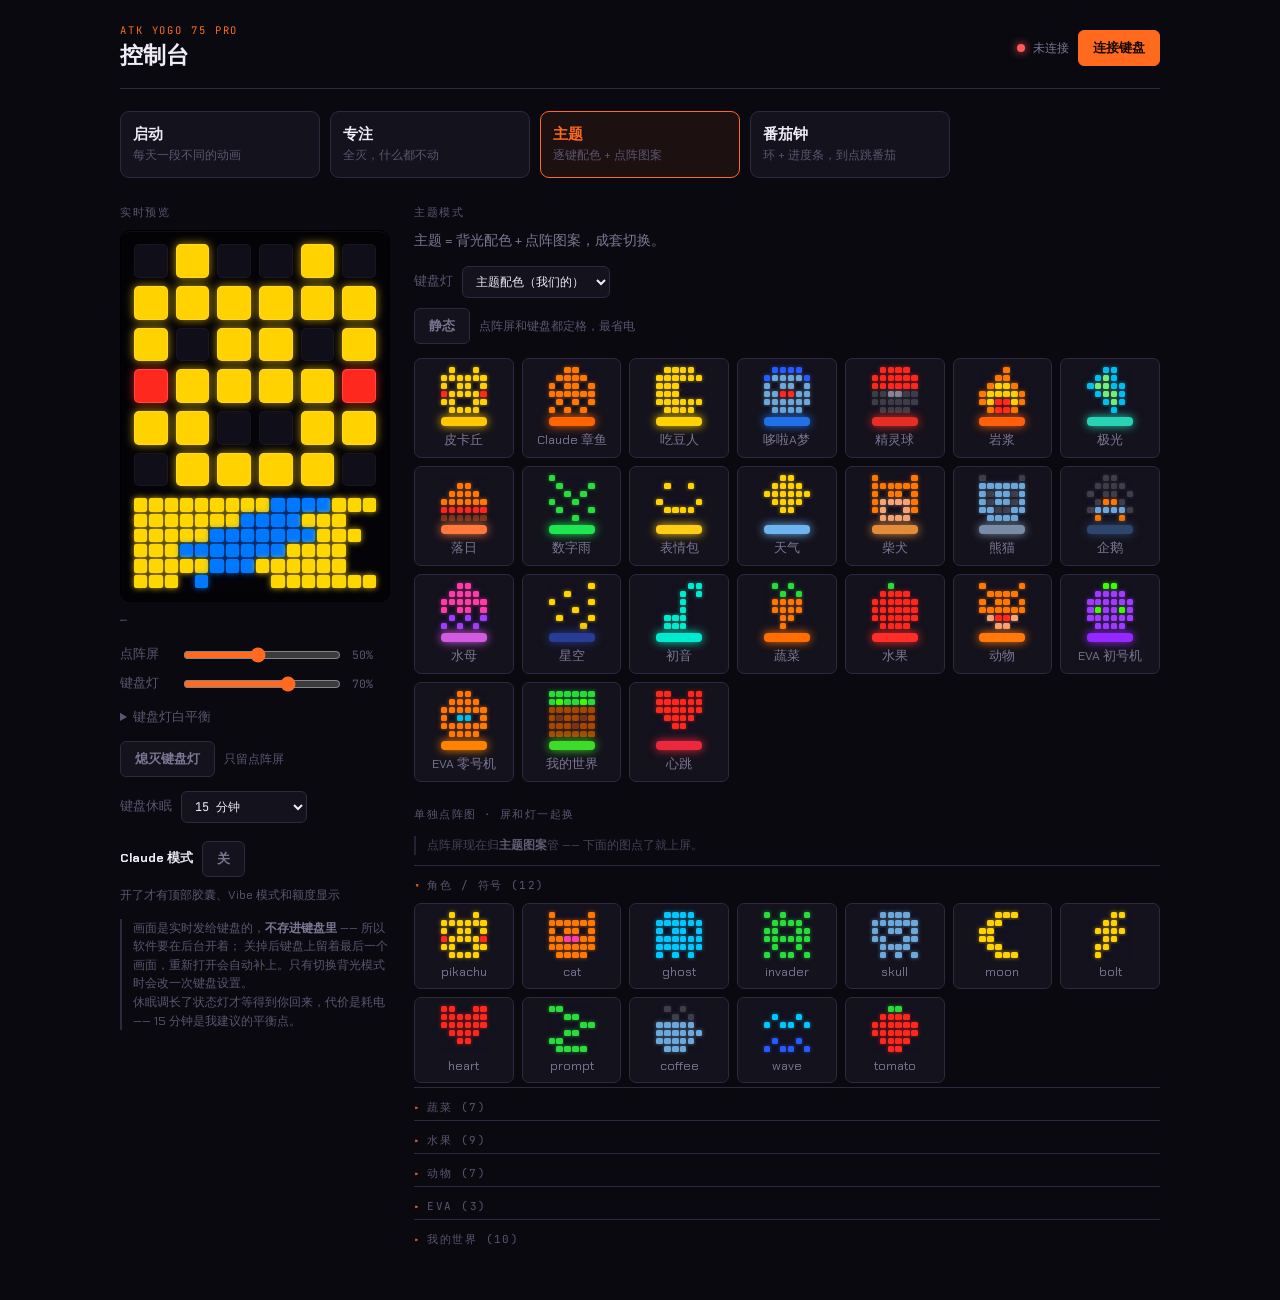
==== commit a9d64eac: "按四份评审修 bug、改错话，网页和 README 重写 Bug： - 低电量「撤背光」只是停推，灯还亮着。锁屏 / 离开 / 低电量三种熄灯统一：   进入时推全黑，灭着时记住上层最新想显示的画面，" ====
--- a/yogo.html
+++ b/yogo.html
@@ -4,9 +4,7 @@
 <meta charset="utf-8">
 <meta name="viewport" content="width=device-width,initial-scale=1">
 <title>YOGO 控制台</title>
-<link rel="preconnect" href="https://fonts.googleapis.com">
-<link rel="preconnect" href="https://fonts.gstatic.com" crossorigin>
-<link rel="stylesheet" href="https://fonts.googleapis.com/css2?family=Chakra+Petch:wght@400;500;600;700&family=JetBrains+Mono:wght@400;500&display=swap">
+<link rel="stylesheet" href="fonts/fonts.css">
 <style>
   :root{
     --ink:#0A0910;--panel:#14121C;--panel2:#1B1826;--line:#2E2840;--line2:#3B3552;
@@ -256,9 +254,8 @@
       </div><!-- /claudeOnly -->
 
       <div class="note" style="margin-top:14px">
-        点阵屏和背光都走 <b>RAM 推流</b>，不写 flash，随便刷。代价是必须这页开着 ——
-        键盘自己不存这些内容，关机即丢，重连时这页会自动补推。<br>
-        背光亮度已拉满（90）—— 上灯位本来就偏暗。<br>
+        画面是实时发给键盘的，<b>不存进键盘里</b> —— 所以软件要在后台开着；
+        关掉后键盘上留着最后一个画面，重新打开会自动补上。只有切换背光模式时会改一次键盘设置。<br>
         休眠调长了状态灯才等得到你回来，代价是耗电 —— 15 分钟是我建议的平衡点。
       </div>
     </aside>
@@ -2030,7 +2027,7 @@
   $("dynBtn").textContent = THEME_DYN ? "动态" : "静态";
   $("dynBtn").classList.toggle("primary", THEME_DYN);
   $("dynHint").textContent = THEME_DYN
-    ? "点阵屏和键盘一起动 · 12fps · 走 RAM 不吃 flash"
+    ? "点阵屏和键盘一起动 · 为省电限速：点阵约 6 帧/秒，键盘灯 2 帧/秒"
     : "点阵屏和键盘都定格，最省电";
 }
 $("dynBtn").addEventListener("click", ()=>{
--- a/fonts/fonts.css
+++ b/fonts/fonts.css
@@ -0,0 +1,8 @@
+/* 本地字体。以前从 Google Fonts 加载：一是违背「纯键盘模式不联网」，
+   二是国内访问 Google 常被墙，样式表挂着等超时，页面半天出不来。
+   两款都是 SIL Open Font License 1.1，可随程序分发。只带 latin 子集，中文走系统字体。 */
+@font-face{font-family:"Chakra Petch";font-style:normal;font-weight:400;font-display:swap;src:url(chakra-400.woff2) format("woff2")}
+@font-face{font-family:"Chakra Petch";font-style:normal;font-weight:500;font-display:swap;src:url(chakra-500.woff2) format("woff2")}
+@font-face{font-family:"Chakra Petch";font-style:normal;font-weight:600;font-display:swap;src:url(chakra-600.woff2) format("woff2")}
+@font-face{font-family:"Chakra Petch";font-style:normal;font-weight:700;font-display:swap;src:url(chakra-700.woff2) format("woff2")}
+@font-face{font-family:"JetBrains Mono";font-style:normal;font-weight:100 800;font-display:swap;src:url(jetbrains-mono.woff2) format("woff2")}
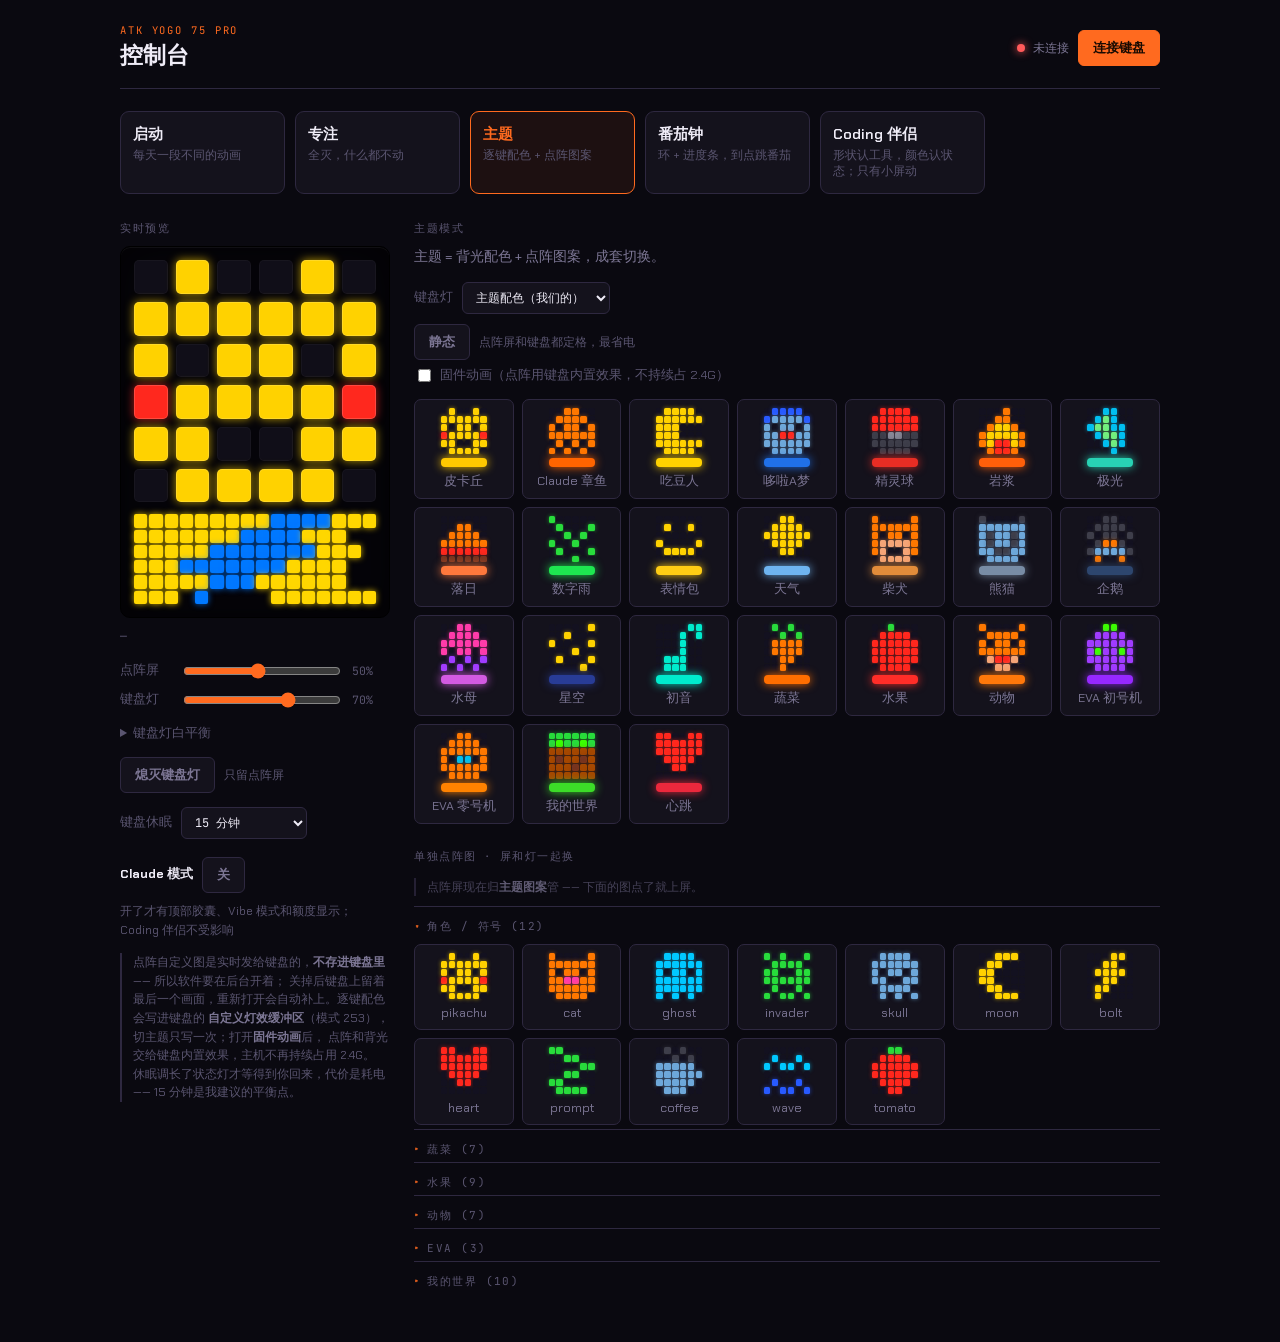
==== commit 74766866: "Merge c1abe3c4159b7872935569f12efe0f68b464d988 into f7afb2daadb9844d94c382c4443f0f428e580527" ====
--- a/yogo.html
+++ b/yogo.html
@@ -9,6 +9,7 @@
   :root{
     --ink:#0A0910;--panel:#14121C;--panel2:#1B1826;--line:#2E2840;--line2:#3B3552;
     --dim:#7C7694;--dim2:#5A5570;--text:#EFECF7;--accent:#FF6A1F;--ok:#3ED47A;--bad:#FF5A5A;--info:#4AA8FF;
+    --ask:#9B7CFF;
     --ui:"Chakra Petch","PingFang SC","Microsoft YaHei",system-ui,sans-serif;
     --mono:"JetBrains Mono",Consolas,monospace;
   }
@@ -45,7 +46,8 @@
   .btn.primary{background:var(--accent);border-color:var(--accent);color:#170A02}
   .label{font-family:var(--mono);font-size:10.5px;letter-spacing:.15em;text-transform:uppercase;color:var(--dim2);margin:0 0 10px}
 
-  .modes{display:grid;grid-template-columns:repeat(5,1fr);gap:10px;margin:22px 0 26px}
+  .modes{display:grid;grid-template-columns:repeat(6,1fr);gap:10px;margin:22px 0 26px}
+  @media(max-width:980px){.modes{grid-template-columns:repeat(3,1fr)}}
   @media(max-width:760px){.modes{grid-template-columns:repeat(2,1fr)}}
   .mode{background:var(--panel);border:1px solid var(--line);border-radius:9px;padding:13px 12px;
     display:flex;flex-direction:column;gap:4px;align-items:flex-start;transition:border-color .13s,background .13s}
@@ -90,6 +92,15 @@
   .agent{background:var(--panel);border:1px solid var(--line);border-radius:9px;padding:15px 17px}
   .agent .st{display:flex;align-items:center;gap:10px;font-size:17px;font-weight:600}
   .agent .meta{font-family:var(--mono);font-size:11.5px;color:var(--dim2);margin-top:7px;word-break:break-all}
+  .compRow{display:flex;gap:12px;align-items:center}
+  .compRow.focus{border-color:var(--accent);background:#FF6A1F0D}
+  .compMain{min-width:0;flex:1}
+  .compMain .st{font-size:15px}
+  .cico{display:grid;grid-template-columns:repeat(6,4px);grid-template-rows:repeat(6,4px);gap:1px;flex:none}
+  .cico i{width:4px;height:4px;border-radius:1px;background:#100E18}
+  .cmini{display:inline-flex;align-items:center;gap:7px}
+  .cmini .cico{grid-template-columns:repeat(6,3px);grid-template-rows:repeat(6,3px)}
+  .cmini .cico i{width:3px;height:3px}
   .pill{font-family:var(--mono);font-size:10.5px;letter-spacing:.1em;text-transform:uppercase;
     border:1px solid currentColor;border-radius:20px;padding:2px 9px}
   select,input[type=text]{background:var(--panel);border:1px solid var(--line);color:var(--text);
@@ -211,7 +222,7 @@
       <div class="row" style="margin-top:18px">
         <b style="color:var(--fg);font-size:12.5px">Claude 模式</b>
         <button class="btn" id="claudeOn">关</button>
-        <span style="color:var(--dim2);font-size:12px">开了才有顶部胶囊、Vibe 模式和额度显示</span>
+        <span style="color:var(--dim2);font-size:12px">开了才有顶部胶囊、Vibe 模式和额度显示；Coding 伴侣不受影响</span>
       </div>
       <div id="claudeOnly" hidden>
       <div class="row" style="margin-top:16px;font-size:12.5px;color:var(--dim)">
@@ -254,8 +265,10 @@
       </div><!-- /claudeOnly -->
 
       <div class="note" style="margin-top:14px">
-        画面是实时发给键盘的，<b>不存进键盘里</b> —— 所以软件要在后台开着；
-        关掉后键盘上留着最后一个画面，重新打开会自动补上。只有切换背光模式时会改一次键盘设置。<br>
+        点阵自定义图是实时发给键盘的，<b>不存进键盘里</b> —— 所以软件要在后台开着；
+        关掉后键盘上留着最后一个画面，重新打开会自动补上。逐键配色会写进键盘的
+        <b>自定义灯效缓冲区</b>（模式 253），切主题只写一次；打开<b>固件动画</b>后，
+        点阵和背光交给键盘内置效果，主机不再持续占用 2.4G。<br>
         休眠调长了状态灯才等得到你回来，代价是耗电 —— 15 分钟是我建议的平衡点。
       </div>
     </aside>
@@ -307,6 +320,10 @@
           <button class="btn" id="dynBtn">静态</button>
           <span style="color:var(--dim2);font-size:12px" id="dynHint">点阵屏和键盘都定格，最省电</span>
         </div>
+        <div class="row" style="margin:6px 0 4px">
+          <label class="row" style="gap:6px"><input type="checkbox" id="fwAnim">
+            <span style="color:var(--dim2);font-size:12.5px">固件动画（点阵用键盘内置效果，不持续占 2.4G）</span></label>
+        </div>
         <div class="chips" id="themes" style="margin-top:14px"></div>
         <p class="label" style="margin-top:24px">单独点阵图 · 屏和灯一起换</p>
         <div class="note" id="dotOwner" style="margin-bottom:10px"></div>
@@ -376,6 +393,41 @@
           coder 和 writer 的区分放在 HUD 胶囊里用文字说，比用灯猜准确。<br>
           远端 hook 经 SSH 反向隧道打回本机 9099。安装见 <b>remote/</b> 目录。<br>
           上报是 <b>async</b> 的，隧道断了也不会拖慢你的 Claude。
+        </div>
+      </section>
+
+      <!-- Coding 伴侣 -->
+      <section class="pane" data-pane="companion">
+        <p class="label">Coding 伴侣</p>
+        <p style="color:var(--dim);margin-top:0">
+          Claude Code / Codex / OpenCode / TRAE 的任务状态直接上点阵屏：
+          <b>形状认工具，颜色认状态</b>。键盘保持当前主题，<b>只有小屏动</b>。
+        </p>
+        <div class="row" style="margin:14px 0">
+          <button class="btn primary" id="cSim">模拟四家工具</button>
+          <button class="btn" id="cClear">清空会话</button>
+          <span id="cSimNote" style="color:var(--dim2);font-size:12px"></span>
+        </div>
+        <div class="row" style="margin:0 0 14px">
+          <span style="color:var(--dim2);font-size:12.5px">键盘灯效</span>
+          <select id="cKbFx"></select>
+          <span style="color:var(--dim2);font-size:12px">只换键盘，小屏不动</span>
+        </div>
+        <div class="row" style="margin:0 0 14px">
+          <span style="color:var(--dim2);font-size:12.5px">空闲展示</span>
+          <select id="cIdleLook"></select>
+          <span style="color:var(--dim2);font-size:12px">只在空闲时生效，忙时仍显示真实工具</span>
+        </div>
+        <div id="cTop" class="agent"></div>
+        <div id="cSessions" style="margin-top:10px"></div>
+        <p class="label" style="margin-top:22px">形状与状态</p>
+        <div class="chips" id="cLegend"></div>
+        <div class="note">
+          <b>只有点阵屏动</b> —— 伴侣模式只接管 6×6 点阵屏，键盘保持你当前的灯效；要换灯效用上面的「键盘灯效」。<br>
+          <b>空闲白色</b>；完成 / 出错演 6 秒后回到白色空闲；等你的「授权」和「补充」同级，最近的优先。<br>
+          事件统一走 <code>POST /events</code>。原生 hook 到标准事件的适配器放在 <code>remote/</code>。<br>
+          状态文案来自 <code>data.message</code>，显示在会话列表和胶囊里，不上 6×6 小屏。<br>
+          清空只是清显示；工具还在跑的话，下一条事件会把会话重新建出来。
         </div>
       </section>
     </main>
@@ -459,17 +511,17 @@
   const d=await kbCall("/kb/config",{bytes});
   return new Uint8Array(d.cfg);
 }
-async function pushMatrix(rgb){
-  try{ return await _pushMatrix(rgb); }
+async function pushMatrix(rgb, force){
+  try{ return await _pushMatrix(rgb, force); }
   catch(e){ lastErr=String(e && e.message || e).slice(0,120); throw e; }
 }
-async function _pushMatrix(rgb){
+async function _pushMatrix(rgb, force){
   const flat=[], k=DOT_BRIGHT/100;
   /* 点阵屏默认走原始意图色 —— 实测它的混色本来就准，套键盘那套校正反而搞坏。
      GAIN_DOT 勾上才同时应用饱和校正和通道增益。 */
   for(const row of rgb) for(const p1 of row){ const px=GAIN_DOT?gr(ledize(p1)):p1;
     flat.push(clamp(px[0]*k),clamp(px[1]*k),clamp(px[2]*k)); }
-  await kbCall("/kb/matrix",{rgb:flat});
+  await kbCall("/kb/matrix",{rgb:flat, force:!!force});
   frames++; pushOK++; lastErr=""; drawPreview(rgb);
 }
 
@@ -562,8 +614,9 @@
    为 null 时才走我们自己的逐键推流（模式 254）。 */
 let FW_FX=(()=>{ const v=localStorage.getItem("yogo_fwfx");
   return (v===null||v==="") ? null : +v; })();   // 只亮点阵屏：键盘灯全熄，屏照常
-async function pushKeys(arr){
+async function pushKeys(arr, force){
   if(FW_FX!=null||KB_OFF){ drawKeyboard(new Array(KB_N).fill([0,0,0])); return; }  // 交给固件 / 已关，一个字节都不发
+  if(streamOn===253){ drawKeyboard(arr||new Array(KB_N).fill([0,0,0])); return; }  // 配色在设备缓冲区里
   const p=[], k=KB_BRIGHT/100;
   for(let i=0;i<KB_N;i++){
     const c=RAW ? (arr[i]||[0,0,0]) : gr(ledize(arr[i]||[0,0,0]));
@@ -571,7 +624,7 @@
     const v=((R>>3&31)<<11)|((G>>2&63)<<5)|(B>>3&31);
     p.push(v&255, (v>>8)&255);
   }
-  await kbCall("/kb/keys",{rgb565:p});
+  await kbCall("/kb/keys",{rgb565:p, force:!!force});
   drawKeyboard(arr);
 }
 const stopKeys=()=>kbCall("/kb/stopkeys").catch(()=>{});
@@ -595,10 +648,11 @@
   try{ await ensureSleep(); }catch(e){}
   lightNow=null;                                  // 重连后强制重发一次背光
   streamOn=null;
+  dotMode=null;                                   // 重连后点阵也要重新进自定义模式
   applyMode(MODE, true);
 }
 function detach(why){
-  dev=null; streamOn=null;
+  dev=null; streamOn=null; dotMode=null;
   $("dot").classList.remove("on"); $("stat").textContent=why||"未连接"; $("conn").textContent="重新连接";
 }
 $("conn").addEventListener("click", async()=>{
@@ -1420,6 +1474,23 @@
       return g; },
     kb: kbCaps([120,0,18],[26,0,6],[255,45,55]),
     kbAnim: kbCaps([120,0,18],[26,0,6],[255,45,55],{breathe:1.9}) }
+};
+
+/* ── 固件内置效果映射 ────────────────────────────────────────────
+   开「固件动画」后：点阵用键盘固件的 12 个内置效果（0-12，6=自定义），
+   背光用内置灯效（0-20），两者都由固件自己跑，主机不再持续推帧。
+   没有映射的主题 = 单帧自定义图 + 写 VIA 自定义灯效缓冲区。 */
+const FW_DOT = {
+  starry:0, jelly:1, aurora:3, weather:4, lava:8, emoji:10, matrix:11,
+  sunset:3, heartbeat:9,
+};
+/* [blMode, colorful]；colorful=0 时用主题的 light 颜色 */
+const FW_KB = {
+  pikachu:[3,0], claude:[3,0], pacman:[5,1], doraemon:[3,0], pokeball:[18,1],
+  lava:[3,0], aurora:[20,1], sunset:[15,1], matrix:[13,1], emoji:[5,1],
+  weather:[9,1], shiba:[3,0], panda:[3,0], penguin:[3,0], jelly:[3,0],
+  starry:[1,1], miku:[3,0], veggie:[3,0], fruit:[3,0], animal:[3,0],
+  eva01:[3,0], eva00:[3,0], minecraft:[3,0], heartbeat:[3,0],
 };
 
 /* 表情素材：X = 主色，o = 半亮。键盘配色跟着当前表情的情绪走 */
@@ -1656,11 +1727,18 @@
 
 /* ═══════════════ 播放引擎 ═══════════════ */
 let stopFn=null, liveFn=null;
-/* vibe 当前画面的签名 + 键盘灯当前用的主题。
+/* vibe / Coding 伴侣当前画面的签名 + 键盘灯当前用的主题。
    用来判断「该画的东西变了没有」，没变就不重启循环、不重推灯。 */
-let vibeSig=null, vibeKb=null;
+let vibeSig=null, vibeKb=null, compSig=null, compBurst=null;
+let compStop=null, compHoldTimer=null;
+const COMP_HOLD_MS=6000;
 const FPS=()=>+$("fpsSel").value||15;
-function stopAnim(){ if(stopFn){stopFn();stopFn=null;} liveFn=null; vibeSig=null; }
+function stopAnim(){
+  if(compStop){compStop();compStop=null;}
+  if(compHoldTimer){clearTimeout(compHoldTimer);compHoldTimer=null;}
+  if(stopFn){stopFn();stopFn=null;}
+  liveFn=null; vibeSig=null; compSig=null;
+}
 function runAnim(fn,fps,ms){
   stopAnim(); liveFn=fn;
   let stopped=false,busy=false;const t0=performance.now();
@@ -1671,10 +1749,10 @@
   let h=null; if(ms) h=setTimeout(()=>{ stopped=true; stopFn=null; liveFn=null; applyMode(MODE,true); }, ms);
   stopFn=()=>{ stopped=true; if(h)clearTimeout(h); };
 }
-async function showStatic(rgb){ stopAnim(); try{ await pushMatrix(rgb); }catch(e){} }
+async function showStatic(rgb){ stopAnim(); try{ await pushMatrix(rgb, true); }catch(e){} }
 
 /* 背光走推流：进一次流式模式（一次 flash 写），之后全部是 RAM，随便刷 */
-let streamOn=null, lightNow=null;
+let streamOn=null, dotMode=null, lightNow=null;
 /* 键盘没应答时把话说明白 —— 之前是静悄悄什么都不做，看着就像软件坏了 */
 function markAsleep(){
   awake=false;
@@ -1720,13 +1798,27 @@
      以前只在原厂灯效下才写 0，我们自己的推流模式下「熄灭」只是推一帧全黑继续流着 ——
      灯是黑的，驱动和推流态都还醒着，电照样掉。 */
   const want = KB_OFF ? 0 : FW_FX==null ? BL_STREAM : FW_FX;
-  if(streamOn===want) return true;
+  if(streamOn===want && dotMode===DS_CUSTOM) return true;
   try{ await patchConfig({ blMode:want, blBright:90,
-         blColorful: FW_FX==null?0:1,               // 原厂灯效放开彩色，用它自带的配色
-         dsMode:DS_CUSTOM, dsBright:90 });
-       streamOn=want; return true; }
+         blColorful: FW_FX==null?0:1 });
+       /* 官方进入自定义点阵前先 end_sync_dot，再写 mode=6；照它做 */
+       await kbCall("/kb/dotmode",{mode:DS_CUSTOM, brightness:90, sync:true});
+       streamOn=want; dotMode=DS_CUSTOM; return true; }
   catch(e){ lastErr="进流模式失败: "+String(e&&e.message||e).slice(0,90);
             markAsleep(); return false; }
+}
+/** 只接管 6×6 小屏，不碰键盘背光。伴侣模式用它。 */
+async function enterDotMode(){
+  if(dotMode===DS_CUSTOM) return true;
+  try{
+    await kbCall("/kb/dotmode",{mode:DS_CUSTOM, brightness:90, sync:true});
+    dotMode=DS_CUSTOM;
+    return true;
+  }catch(e){
+    lastErr="进自定义点阵失败: "+String(e&&e.message||e).slice(0,90);
+    markAsleep();
+    return false;
+  }
 }
 /** 整块铺一个颜色（vibe 状态、番茄钟底色用），零 flash 写入 */
 async function setLight(color, bright){
@@ -1734,7 +1826,7 @@
   if(k===lightNow) return; lightNow=k;
   await enterStreamMode();
   const c = (!color||!bright) ? [0,0,0] : color.map(v=>clamp(v*bright/90));
-  try{ await pushKeys(new Array(KB_N).fill(c)); }catch(e){ lightNow=null; }
+  try{ await pushKeys(new Array(KB_N).fill(c), true); }catch(e){ lightNow=null; }
 }
 async function setSleepMinutes(min){
   const s=Math.max(60, Math.min(0xFFFFFF, min*60));
@@ -1749,12 +1841,14 @@
   {id:"focus",    name:"专注",       desc:"全灭，什么都不动"},
   {id:"theme",    name:"主题",       desc:"逐键配色 + 点阵图案"},
   {id:"pomodoro", name:"番茄钟",     desc:"环 + 进度条，到点跳番茄"},
-  {id:"vibe",     name:"Vibe Coding",desc:"点阵屏＝电子宠物，跟着会话状态"}
+  {id:"vibe",     name:"Vibe Coding",desc:"点阵屏＝电子宠物，跟着会话状态"},
+  {id:"companion",name:"Coding 伴侣", desc:"形状认工具，颜色认状态；只有小屏动"}
 ];
 let MODE=localStorage.getItem("yogo_mode")||"theme";
 let THEME=localStorage.getItem("yogo_theme")||"pikachu";
 if(!THEMES[THEME]) THEME="pikachu";                       // 旧存档里的主题名可能已不存在
 let THEME_DYN=localStorage.getItem("yogo_dyn")==="1";
+let FW_ANIM=localStorage.getItem("yogo_fwanim")==="1";
 const THEME_KEYS=Object.keys(THEMES);
 let LAST_RESIDENT=localStorage.getItem("yogo_resident")||"theme";   // 专注/启动 结束后回到这里
 
@@ -1783,7 +1877,7 @@
 });
 function setMode(id){
   MODE=id; localStorage.setItem("yogo_mode",id);
-  if(id==="theme"||id==="pomodoro"||id==="vibe"){ LAST_RESIDENT=id; localStorage.setItem("yogo_resident",id); }
+  if(id==="theme"||id==="pomodoro"||id==="vibe"||id==="companion"){ LAST_RESIDENT=id; localStorage.setItem("yogo_resident",id); }
   document.querySelectorAll(".mode").forEach(b=>b.setAttribute("aria-pressed",String(b.dataset.id===id)));
   document.querySelectorAll(".pane").forEach(p=>p.classList.toggle("on",p.dataset.pane===id));
   try{ renderDotOwner(); }catch(e){}
@@ -1791,20 +1885,70 @@
 }
 async function applyMode(id, isReattach){
   if(!dev) return;
+  stopAnim();                       // 模式切换先停旧循环
   /* 离开 vibe：别的模式会把键盘灯覆盖掉，所以忘记「灯已经是这个主题了」，
      下次回 vibe 必须重推一次。 */
   if(id!=="vibe") vibeKb=null;
   if(id==="startup"){ playStartup(); return; }
   if(id==="focus"){ stopAnim(); lightNow=null;
     await enterStreamMode();
-    try{ await pushKeys(new Array(KB_N).fill([0,0,0])); await pushMatrix(blank()); }catch(e){}
+    try{ await pushKeys(new Array(KB_N).fill([0,0,0]), true); await pushMatrix(blank(), true); }catch(e){}
     $("focusDot").classList.add("on"); $("focusTxt").textContent="已启用"; return; }
   $("focusDot").classList.remove("on"); $("focusTxt").textContent="未启用";
   if(id==="theme"){ applyTheme(THEME); return; }
   if(id==="pomodoro"){ lightNow=null; if(await enterStreamMode()) pomPaint(); return; }
   if(id==="vibe"){ if(await enterStreamMode()) vibePaint(); return; }
-}
-/** 主题运行器：点阵屏 + 键盘一起驱动。静态 = 低速定格刷新，动态 = 12fps 一起动 */
+  if(id==="companion"){ if(await enterDotMode()) companionPaint(); return; }
+}
+/** 主题运行器：点阵屏 + 键盘一起驱动。静态 = 推一次，动态 = 低帧率一起动 */
+function kbGrid(rgb84){
+  const g=Array.from({length:6},()=>Array.from({length:16},()=>[0,0,0]));
+  for(let r=0;r<6;r++) for(let c=0;c<16;c++){
+    const idx=KB_MAP[r][c];
+    if(idx!==255 && rgb84[idx]) g[r][c]=rgb84[idx].map(v=>clamp(v));
+  }
+  return g;
+}
+async function storeKeys(rgb84){
+  try{
+    const d=await kbCall("/kb/lightbuf",{colors:kbGrid(rgb84)});
+    if(d && d.ok){ streamOn=253; return true; }
+    lastErr=(d&&d.why)||"写入自定义灯效缓冲区失败";
+  }catch(e){ lastErr=String(e&&e.message||e).slice(0,120); }
+  return false;
+}
+async function pushThemeKeys(t){
+  const arr=t.kb(0);
+  if(KB_OFF || FW_FX!=null){ drawKeyboard(arr); return; }
+  if(await storeKeys(arr)){ drawKeyboard(arr); return; }
+  await pushKeys(arr, true);                     // VIA 不可用：退回 cmd 46 推流
+}
+/** 固件动画：点阵/背光交给键盘自己跑，主机零持续推流 */
+async function applyFirmwareTheme(t){
+  stopAnim(); lightNow=null;
+  if(ART_PICK && STATICS[ART_PICK.name]){ artPush(STATICS[ART_PICK.name], ART_PICK.idx|0); return; }
+  const dot=FW_DOT[THEME];
+  if(dot!=null){
+    /* 官方 setDotLight 固定 colorful=0，颜色走 LedTFTColorR/G/B */
+    await kbCall("/kb/dotmode",{mode:dot, brightness:90, speed:3, colorful:0,
+                                color:t.light, sync:true});
+    dotMode=dot;
+  }else{
+    await kbCall("/kb/dotmode",{mode:DS_CUSTOM, brightness:90, sync:true});
+    dotMode=DS_CUSTOM;
+    await pushMatrix(rows2rgb(t.dot), true);
+  }
+  if(KB_OFF) return;
+  const fk=FW_KB[THEME];
+  if(fk){
+    const bytes={ [CFG.blMode]:fk[0], [CFG.blBright]:90, [CFG.blColorful]:fk[1] };
+    if(!fk[1]){ bytes[CFG.blR]=t.light[0]; bytes[CFG.blG]=t.light[1]; bytes[CFG.blB]=t.light[2]; }
+    await kbCall("/kb/config",{bytes});
+    streamOn=fk[0];
+  }else{
+    await pushThemeKeys(t);
+  }
+}
 function runTheme(t, dyn){
   stopAnim(); lightNow=null;
   if(ART_PICK && STATICS[ART_PICK.name]){       // 画廊里挑过图：主题的点阵图让位
@@ -1812,10 +1956,8 @@
     return;
   }
   if(!dyn){
-    /* 静态主题：推一帧就完事，之后零流量。
-       官方 HUB 也是这么干的 —— 图写进设备就不用再管，反复推只是白耗电。
-       （以前这里按 1.2fps 一直刷一张静止的图。） */
-    (async()=>{ try{ await pushKeys(t.kb(0)); await pushMatrix(rows2rgb(t.dot)); }catch(e){} })();
+    /* 静态主题：推一帧就完事，之后零流量。 */
+    (async()=>{ try{ await pushThemeKeys(t); await pushMatrix(rows2rgb(t.dot), true); }catch(e){} })();
     liveFn=null;
     return;
   }
@@ -1834,11 +1976,15 @@
   liveFn=null;
 }
 async function applyTheme(k){
+  stopAnim();                       // 先停旧循环，别在切配置时继续画旧主题
   THEME=k; localStorage.setItem("yogo_theme",k);
   syncPickUI();
   if(!await enterStreamMode()){ console.warn("applyTheme 中止：", lastErr); return; }
   markAwake();
-  runTheme(THEMES[k], THEME_DYN);
+  try{
+    if(FW_ANIM) await applyFirmwareTheme(THEMES[k]);
+    else runTheme(THEMES[k], THEME_DYN);
+  }catch(e){ lastErr=String(e&&e.message||e).slice(0,120); }
 }
 
 /* 启动模式：开机检测日期，跨天就换下一个主题 */
@@ -1855,10 +2001,12 @@
   return true;
 }
 async function playStartup(){
+  stopAnim();
   const t=THEMES[THEME];
   $("todayAnim").textContent=t.name;
   if(!await enterStreamMode()) return;
-  runTheme(t, true);                              // 入场一律跑动态，够热闹
+  if(FW_ANIM) await applyFirmwareTheme(t);          // 固件动画：入场也不持续推帧
+  else runTheme(t, true);                           // 入场一律跑动态，够热闹
   setTimeout(()=>{ if(MODE==="startup") setMode(LAST_RESIDENT); }, 12000);
 }
 $("playStartup").addEventListener("click", playStartup);
@@ -1946,7 +2094,7 @@
   const fn=ART_LAYOUTS[idx%ART_LAYOUTS.length];
   stopAnim();
   if(!await enterStreamMode()) return;
-  try{ await pushKeys(fn(a,b)(0)); await pushMatrix(rows2rgb(rows)); }catch(e){}
+  try{ await pushKeys(fn(a,b)(0), true); await pushMatrix(rows2rgb(rows), true); }catch(e){}
 }
 async function showArt(name, idx){
   const rows=STATICS[name]; if(!rows) return;
@@ -1957,7 +2105,7 @@
   /* vibe 和番茄钟模式会按自己的节奏一直刷点阵屏（电子宠物、进度环），
      你点的图会在下一帧被盖掉 —— 表现就是"点了没反应，一直是那只宠物"。
      所以先退回主题模式，再把图放上去。 */
-  if(MODE==="vibe"||MODE==="pomodoro"){
+  if(MODE==="vibe"||MODE==="pomodoro"||MODE==="companion"){
     const was=DOT_OWNER[MODE]||MODE;
     await setMode("theme");           // setMode -> applyTheme -> runTheme 会认 ART_PICK
     const el=$("dotOwner");
@@ -1971,7 +2119,7 @@
    以前在 vibe 模式下点画廊，图会被下一帧盖掉，看着就像"点了没反应"。
    现在把归属摆到明面上：不是主题模式时画廊压暗，点了会明确告诉你切过去了。 */
 const DOT_OWNER = { theme:"主题图案", vibe:"电子宠物", pomodoro:"番茄钟进度环",
-                    focus:"全灭", startup:"开机动画" };
+                    companion:"Coding 伴侣", focus:"全灭", startup:"开机动画" };
 function renderDotOwner(){
   const el=$("dotOwner"); if(!el) return;
   const mine = MODE==="theme";
@@ -2000,26 +2148,35 @@
 });
 renderDotOwner();
 
-/* 键盘灯效来源：我们的逐键配色 vs 原厂内置灯效 */
+/* 键盘灯效来源：我们的逐键配色 vs 原厂内置灯效。
+   主题页和 Coding 伴侣页各放一个选择器，共用同一份设置。 */
 (function(){
-  const sel=$("fwSel");
-  const o0=document.createElement("option"); o0.value=""; o0.textContent="主题配色（我们的）";
-  sel.appendChild(o0);
-  BL_MODES.forEach(([v,name,hasColor])=>{
-    if(v===0) return;                              // 「全灭」用旁边的熄灭按钮，不放这
-    const o=document.createElement("option"); o.value=String(v);
-    o.textContent="原厂 · "+name; sel.appendChild(o);
-  });
-  sel.value = FW_FX==null ? "" : String(FW_FX);
+  const sel=$("fwSel"), csel=$("cKbFx");
+  function fill(s){
+    if(!s) return;
+    const o0=document.createElement("option"); o0.value=""; o0.textContent="主题配色（我们的）";
+    s.appendChild(o0);
+    BL_MODES.forEach(([v,name])=>{
+      if(v===0) return;                              // 「全灭」用旁边的熄灭按钮，不放这
+      const o=document.createElement("option"); o.value=String(v);
+      o.textContent="原厂 · "+name; s.appendChild(o);
+    });
+  }
+  fill(sel); fill(csel);
   function hint(){ $("fwHint").textContent = FW_FX==null
     ? "" : "固件自己跑，用它自带的配色；点阵屏仍然是我们的"; }
+  function sync(value){ sel.value=value; if(csel) csel.value=value; }
+  sync(FW_FX==null ? "" : String(FW_FX));
   hint();
-  sel.addEventListener("change", async()=>{
-    FW_FX = sel.value==="" ? null : +sel.value;
-    localStorage.setItem("yogo_fwfx", sel.value);
+  function apply(value){
+    FW_FX = value==="" ? null : +value;
+    localStorage.setItem("yogo_fwfx", value);
+    sync(value);
     hint(); streamOn=null; lightNow=null;          // 强制重写一次配置
     repaintNow();
-  });
+  }
+  sel.addEventListener("change", ()=>apply(sel.value));
+  if(csel) csel.addEventListener("change", ()=>apply(csel.value));
 })();
 
 /* 静态 / 动态 */
@@ -2035,10 +2192,21 @@
   syncDynBtn(); if(MODE==="theme") applyTheme(THEME); });
 syncDynBtn();
 
+/* 固件动画开关：点阵/背光交给键盘内置效果，主机不再持续推帧 */
+if($("fwAnim")){
+  $("fwAnim").checked=FW_ANIM;
+  $("fwAnim").addEventListener("change", ()=>{
+    FW_ANIM=$("fwAnim").checked;
+    localStorage.setItem("yogo_fwanim", FW_ANIM?"1":"0");
+    if(MODE==="theme") applyTheme(THEME);
+  });
+}
+
 /* 亮度滑杆 —— 软件缩放，拖动即时生效 */
 function repaintNow(){
   if(MODE==="theme") applyTheme(THEME);
   else if(MODE==="vibe") vibePaint();
+  else if(MODE==="companion"){ compSig=null; applyKeyboardOnly().then(companionPaint); }
   else if(MODE==="focus") applyMode("focus");
   else if(MODE==="pomodoro") applyMode("pomodoro");
 }
@@ -2053,7 +2221,7 @@
 /* 白平衡校准 */
 let calTest=false;
 const CAL_YELLOW=[255,255,0];                       // R=G 的纯黄，校准基准
-const paintCal=()=>pushKeys(new Array(KB_N).fill(CAL_YELLOW)).catch(()=>{});
+const paintCal=()=>pushKeys(new Array(KB_N).fill(CAL_YELLOW), true).catch(()=>{});
 const GID=[["gR","gRv",0],["gG","gGv",1],["gB","gBv",2]];
 function syncGain(){ GID.forEach(([id,lab,i])=>{
   const p=Math.round(GAIN[i]*100); $(id).value=String(p); $(lab).textContent=p+"%"; }); }
@@ -2087,7 +2255,7 @@
   const gains=[0,1,2,3].map(i=>lo+(hi-lo)*(i+0.5)/4);
   RAW=true;
   await pushKeys(eachKey((r,c)=>{
-    const col=base.slice(); col[ch]=col[ch]*gains[Math.min(3,Math.floor(c/4))]; return col; }));
+    const col=base.slice(); col[ch]=col[ch]*gains[Math.min(3,Math.floor(c/4))]; return col; }), true);
   RAW=false;
 
   const box=$("calPick"); box.hidden=false; box.innerHTML="";
@@ -2263,8 +2431,8 @@
     return;
   }
   if(pomState==="idle"){ stopAnim();
-    pushKeys(THEMES[THEME].kb(0)).catch(()=>{});
-    pushMatrix(rows2rgb(STATICS.tomato)).catch(()=>{});
+    pushKeys(THEMES[THEME].kb(0), true).catch(()=>{});
+    pushMatrix(rows2rgb(STATICS.tomato), true).catch(()=>{});
     return; }
   stopAnim();                                 // 专注/休息：2fps 足够，安静省电
   let stopped=false,busy=false; const t0=performance.now();
@@ -2344,11 +2512,23 @@
    两个 tmux 窗口就把 16 列劈成左右两半，一眼看出是 coder 还是 writer。
    平时（idle）键盘保持你当前主题的颜色，不抢注意力；
    只有真正需要你的时候才接管，而且是整区脉动，不可能错过。            */
-const ST_TXT={ idle:"空闲", busy:"执行中", wait:"等你", done:"完成", error:"出错" };
-const ST_CSS={ idle:"var(--dim2)", busy:"var(--info)", wait:"var(--accent)", done:"var(--ok)", error:"var(--bad)" };
+const ST_TXT={ idle:"空闲", busy:"执行中", wait:"等你", ask:"补充", done:"完成", error:"出错" };
+const ST_CSS={ idle:"var(--dim2)", busy:"var(--info)", wait:"var(--accent)",
+               ask:"var(--ask)", done:"var(--ok)", error:"var(--bad)" };
 const ST_A  ={ busy:[0,90,255],  wait:[255,90,0],  done:[20,220,70], error:[255,20,20] };
 const ST_B  ={ busy:[0,220,255], wait:[255,225,0], done:[150,255,60], error:[255,150,0] };
-const ST_PRI={ wait:4, error:3, busy:2, done:1, idle:0 };
+const ST_PRI={ wait:5, ask:5, error:4, busy:3, done:2, idle:1 };
+function pulseAt(p,a,b){
+  p=((p%1)+1)%1;
+  if(p<a) return Math.sin(Math.PI*p/a);
+  if(p<a+b) return Math.sin(Math.PI*(p-a)/b);
+  return 0;
+}
+function triplePulse(p){
+  p=((p%1)+1)%1;
+  const seg=0.14;
+  return p<seg*3 ? Math.sin(Math.PI*(p%seg)/seg) : 0;
+}
 let SESSIONS=[], lastSeen={}, doneTimer=null;
 
 const vibeList=()=>SESSIONS.length?SESSIONS.slice(0,3):[{key:"claude",state:"idle"}];
@@ -2357,7 +2537,7 @@
    状态只由点阵屏（电子宠物）表达，coder / writer 的区分放在 HUD 胶囊里。
    理由：键盘是你手底下的东西，让它跟着远端状态变色反而是干扰；
    而且"哪半边亮"这种信息，胶囊上用文字说清楚比用灯猜准确得多。 */
-const PET_COL={ idle:null, busy:[0,140,255], wait:[255,110,0],
+const PET_COL={ idle:null, busy:[0,140,255], wait:[255,110,0], ask:[124,92,255],
                 done:[30,225,80], error:[255,35,30] };
 let DOT_PET="blob";                      /* 点阵屏上的宠物形象 */
 
@@ -2399,6 +2579,13 @@
     put(0, 2, up?[255,255,255]:DIM);                  // 背鳍冒出水面
     return g;
   }
+  if(st==="ask"){
+    const e=triplePulse(t*1.6);
+    draw(1, 0, B, [255,255,255]);
+    put(0, 2, e>0.25?[255,255,255]:DIM);
+    put(0, 4, e>0.55?[255,255,255]:DIM);
+    return g;
+  }
   /* done：跃出水面，头顶冒星 */
   const jump=Math.abs(Math.sin(t*2.2));
   draw(1, -Math.round(jump), B, B);
@@ -2444,6 +2631,17 @@
     put(2-jump,1,[0,0,0]); put(2-jump,2,[0,0,0]);
     put(2-jump,3,[0,0,0]); put(2-jump,4,[0,0,0]);
     put(3-jump,2,[0,0,0]); put(3-jump,3,[0,0,0]);
+    return g;
+  }
+  if(st==="ask"){
+    const e=triplePulse(t*1.6);
+    const jump=e>0.55?1:0;
+    const k=0.35+0.65*e;
+    const C=[clamp(B[0]*k),clamp(B[1]*k),clamp(B[2]*k)];
+    ["o....o",".oooo.","oooooo","oooooo",".oooo.",".o..o."].forEach((row,r)=>
+      [...row].forEach((ch,x)=>{ if(ch==="o") put(r-jump,x,C); }));
+    put(2-jump,1,[0,0,0]); put(2-jump,4,[0,0,0]);
+    if(e>0.2) put(0,2,[255,255,255]);
     return g;
   }
   if(st==="done"){
@@ -2479,11 +2677,11 @@
   stopAnim();                         // 注意：这里会把 vibeSig 清掉
   vibeSig = sig;
   /* 键盘灯只跟主题走，跟会话状态无关。主题没换就别重推。 */
-  if(vibeKb!==THEME){ vibeKb=THEME; pushKeys(THEMES[THEME].kb(0)).catch(()=>{}); }
+  if(vibeKb!==THEME){ vibeKb=THEME; pushKeys(THEMES[THEME].kb(0), true).catch(()=>{}); }
   if(st==="idle"){
     /* 没事的时候宠物睡觉：一帧定格，不开循环。以前 2fps 呼吸 + 飘 Z，
        看着可爱，但意味着大多数时间流量永远不断。省电优先。 */
-    pushMatrix(petFrame(0, st)).catch(()=>{});
+    pushMatrix(petFrame(0, st), true).catch(()=>{});
     return;
   }
   const fps = st==="busy" ? 5 : 12;
@@ -2495,6 +2693,559 @@
     if(!stopped) setTimeout(tick, 1000/fps); };
   tick(); stopFn=()=>{stopped=true;};
 }
+
+/* ════════════ Coding 伴侣 ════════════
+   服务端 /events 把各家 hook 归一化成 7 个标准事件；这里只做两件事：
+   形状认工具、颜色认状态。小屏是唯一会动的东西 —— 进入模式时把当前主题的
+   键盘灯推一次，之后只推 6×6。空闲白色；wait/ask 同级取最近；done/error
+   演 6 秒后退回白色空闲。 */
+/* 点阵灯珠的蓝通道效率远高于绿/红（约 14:4:1）：低饱和色会被蓝压成青或紫。
+   所以状态色按「目标色相 + 非蓝状态尽量不给蓝」来配：
+   橙/绿/红把 B 压到 0，紫用高红 + 一点点蓝，才不会看成进行中的蓝。 */
+const COMP_COL={ busy:[0,90,255], wait:[255,60,0], ask:[230,0,35],
+                 done:[0,220,0], error:[255,0,0] };
+const COMP_LABEL={ "claude-code":"Claude Code", codex:"Codex", opencode:"OpenCode",
+                   trae:"TRAE", mcp:"MCP", companion:"Coding 伴侣" };
+const COMP_TOOLS=[["claude-code","Claude Code"],["codex","Codex"],
+                  ["opencode","OpenCode"],["trae","TRAE"]];
+const COMP_STATES=[["idle","空闲 · 白"],["busy","执行中 · 蓝"],["wait","等你 · 琥珀"],
+                   ["ask","补充 · 紫"],["done","完成 · 绿"],["error","出错 · 红"]];
+/* 空闲展示：只在状态为 idle 时生效；忙/等/完成/出错仍然显示真实工具。
+   原来 OpenCode 门内四套动作自动轮换，实际不容易看出来，改成手动选。 */
+const IDLE_LOOKS=[
+  ["auto","跟随会话"],
+  ["claude-code","Claude Code · 眨眼"],
+  ["codex","Codex · 光标闪"],
+  ["opencode:scan","OpenCode · 扫描线"],
+  ["opencode:door","OpenCode · 门开合"],
+  ["opencode:stream","OpenCode · 数据流"],
+  ["opencode:beat","OpenCode · 心跳"],
+  ["trae","TRAE · 眨眼"]
+];
+let IDLE_LOOK=localStorage.getItem("yogo_idle_look")||"auto";
+(function(){
+  const sel=$("cIdleLook"); if(!sel) return;
+  if(!IDLE_LOOKS.some(([v])=>v===IDLE_LOOK)) IDLE_LOOK="auto";
+  for(const [v,t] of IDLE_LOOKS){
+    const o=document.createElement("option"); o.value=v; o.textContent=t; sel.appendChild(o);
+  }
+  sel.value=IDLE_LOOK;
+  sel.addEventListener("change",()=>{
+    IDLE_LOOK=sel.value;
+    localStorage.setItem("yogo_idle_look",IDLE_LOOK);
+    compSig=null; companionPaint(); renderCompanionList();
+  });
+})();
+const COMP_ROWS={
+  claude:[".e..e.",".b..b.","bbbbbb","bbbbbb",".b..b.","b....b"],
+  codex:[".bbbb.","bbbbbb","bbpbbb","bbbpbb","bbpbpb",".bbbb."],
+  generic:["bbbbbb","b....b","bp...b","b.p..b","bp.p.b","bbbbbb"]
+};
+function compCells(rows, chars){
+  const out=[];
+  rows.forEach((row,r)=>[...row].forEach((ch,c)=>{
+    if(chars.indexOf(ch)>=0) out.push([r,c]);
+  }));
+  return out;
+}
+const COMP_FRAME=(()=>{const p=[];for(let r=0;r<6;r++)for(let c=0;c<6;c++)
+  if(r===0||r===5||c===0||c===5)p.push([r,c]);return p;})();
+const COMP_INNER=(()=>{const p=[];for(let r=1;r<5;r++)for(let c=1;c<5;c++)
+  p.push([r,c]);return p;})();
+const COMP_TRAE_HOLES=[[1,1],[2,1],[1,4],[2,4],[5,0]];
+function compPut(g,r,c,color,br){
+  if(r<0||r>5||c<0||c>5) return;
+  g[r][c]=[clamp(color[0]*br),clamp(color[1]*br),clamp(color[2]*br)];
+}
+function compMix(a,b,k){
+  return [a[0]+(b[0]-a[0])*k, a[1]+(b[1]-a[1])*k, a[2]+(b[2]-a[2])*k];
+}
+function compBase(state,t){
+  if(state==="idle") return .55;
+  if(state==="busy") return .58+.16*Math.sin(t*2.0);
+  if(state==="wait") return .22+.78*pulseAt(t*1.5,.18,.16);
+  if(state==="ask")  return .20+.80*triplePulse(t*1.6);
+  if(state==="done") return .55+.45*Math.exp(-t*3.5)+.10*Math.sin(t*3);
+  if(state==="error") return .10+.90*(Math.sin(t*2*Math.PI*4)>0?1:0);
+  return .5;
+}
+function compWave(r,c,t){
+  return Math.pow(Math.max(0,Math.cos((r*.95+c*.65-t*2.2)*Math.PI)),4);
+}
+function compRipple(r,c,t){
+  const d=Math.hypot((r-2.5)/2.6,(c-2.5)/2.6);
+  return Math.pow(Math.max(0,Math.cos((d*1.5-t*2.6)*Math.PI)),8)*Math.exp(-t*.8);
+}
+/* 空闲：白色不变，每家工具一个很小的动作，4 帧/秒。
+   低亮度白色不会抢状态色；离开 3 分钟仍然由 kbd 层整体熄屏。 */
+function idleFrame(agent,t,look){
+  const g=blank();
+  const W=[255,255,255];
+  const br=.46+.09*Math.sin(t*1.15);            // 慢呼吸
+  const put=(r,c,b)=>compPut(g,r,c,W,b);
+  const blink=(period,width,off)=>((((t+(off||0))%period)+period)%period)<width;
+
+  if(agent==="claude-code"){
+    const body=compCells(COMP_ROWS.claude,"b");
+    const eyes=compCells(COMP_ROWS.claude,"e");
+    const shut=blink(6.2,.30,3.6);
+    for(const [r,c] of body) put(r,c,br);
+    for(const [r,c] of eyes) put(r,c,shut?br:0);   // 眨眼时眼睛被白色填平
+    const wave=.05*Math.sin(t*1.7);
+    put(5,0,Math.max(0,br+wave));                   // 两只钳子轻轻交替
+    put(5,5,Math.max(0,br-wave));
+    return g;
+  }
+  if(agent==="codex"){
+    const body=compCells(COMP_ROWS.codex,"b");
+    const prompt=compCells(COMP_ROWS.codex,"p");
+    const cursor=blink(1.25,.34,.6);
+    for(const [r,c] of body) put(r,c,br);
+    for(const [r,c] of prompt) put(r,c,cursor?br:0); // >_ 像终端光标那样闪
+    return g;
+  }
+  if(agent==="opencode"){
+    for(const [r,c] of COMP_FRAME) put(r,c,br);
+    const fade=Math.min(1,t/.55);
+    const ip=(r,c,b)=>put(r,c,Math.max(0,b*fade));
+    const mode=look||"scan";
+    if(mode==="door"){
+      const open=.5+.5*Math.sin(t*.9);
+      const half=open>.55?1:0;
+      for(let r=1;r<5;r++) for(let c=2-half;c<=3+half;c++) ip(r,c,.10+.12*open);
+    } else if(mode==="stream"){
+      for(let i=0;i<3;i++){
+        const row=1+Math.floor((t*(1.0+i*.3)+i*1.7)%4);
+        const col=[1,3,4][i];
+        ip(row,col,.45);
+        if(row>1) ip(row-1,col,.16);
+      }
+    } else if(mode==="beat"){
+      const ph=t%4;
+      const beat=Math.exp(-Math.pow((ph-.2)/.12,2))
+               + .7*Math.exp(-Math.pow((ph-.5)/.12,2));
+      const b=.10+.55*Math.min(1,beat);
+      for(const [r,c] of [[2,2],[2,3],[3,2],[3,3]]) ip(r,c,b);
+    } else {
+      const sweep=2.3, ph=t%3.2;
+      if(ph<sweep){
+        const head=1+Math.min(3,Math.floor(ph/sweep*4));
+        [.55,.30,.14].forEach((b,d)=>{
+          const r=head-d;
+          if(r>=1&&r<=4) for(let c=1;c<5;c++) ip(r,c,b);
+        });
+      }
+    }
+    return g;
+  }
+  if(agent==="trae"){
+    const holes=new Set(COMP_TRAE_HOLES.map(([r,c])=>r+","+c));
+    const shut=blink(5.6,.30,2.8);
+    for(let r=0;r<6;r++)for(let c=0;c<6;c++){
+      const eye=(r===1||r===2)&&(c===1||c===4);
+      if(holes.has(r+","+c)){ put(r,c,eye&&shut?br:0); continue; }
+      put(r,c,br);
+    }
+    return g;
+  }
+  const body=compCells(COMP_ROWS.generic,"b");
+  const prompt=compCells(COMP_ROWS.generic,"p");
+  const cursor=blink(1.25,.34,.6);
+  for(const [r,c] of body) put(r,c,br);
+  for(const [r,c] of prompt) put(r,c,cursor?br:0);
+  return g;
+}
+
+function companionFrame(agent,state,t,idleLook){
+  t=t||0;
+  if(state==="idle") return idleFrame(agent,t,idleLook);
+  const g=blank();
+  const idle=state==="idle";
+  const base=idle?[255,255,255]:(COMP_COL[state]||[255,255,255]);
+  const br=compBase(state,t);
+  const accent=idle?[0,0,0]:[255,255,255];
+  const accentBr=idle?0:.9;
+  const put=(r,c,col,b)=>compPut(g,r,c,col,b);
+  const mix=(col,k)=>compMix(col,[255,255,255],k);
+  const ripple=(r,c)=>compRipple(r,c,t);
+
+  if(agent==="opencode"){
+    if(state==="busy"){
+      const s=Math.floor((t*2.2)%6);
+      for(const [r,c] of COMP_FRAME) put(r,c,base,r===s?1:.42);
+      for(const [r,c] of COMP_INNER) if(r===s) put(r,c,base,.32);
+      return g;
+    }
+    if(state==="done"){
+      const fill=Math.min(1,t/.75);
+      for(const [r,c] of COMP_FRAME) put(r,c,base,.50+.35*Math.exp(-t*2));
+      for(const [r,c] of COMP_INNER) if((5-r)/4<=fill) put(r,c,base,.85);
+      return g;
+    }
+    if(state==="error"){
+      const on=Math.sin(t*2*Math.PI*4)>0;
+      for(const [r,c] of COMP_FRAME) put(r,c,base,on?.95:.18);
+      if(on) for(const [r,c] of COMP_INNER) put(r,c,base,.55);
+      return g;
+    }
+    for(const [r,c] of COMP_FRAME) put(r,c,base,br);
+    return g;
+  }
+
+  if(agent==="trae"){
+    const holes=new Set(COMP_TRAE_HOLES.map(([r,c])=>r+","+c));
+    if(state==="done"){
+      holes.delete("1,4"); holes.delete("2,4");
+      holes.add("4,2"); holes.add("4,3");
+    } else if(state==="error"){
+      holes.add("4,1"); holes.add("4,2"); holes.add("4,3"); holes.add("4,4");
+    } else if(state==="busy"||state==="wait"||state==="ask"){
+      const period=state==="busy"?2.4:1.1;
+      if((t%period)<.12){
+        holes.delete("1,1"); holes.delete("2,1");
+        holes.delete("1,4"); holes.delete("2,4");
+      }
+    }
+    for(let r=0;r<6;r++)for(let c=0;c<6;c++){
+      if(holes.has(r+","+c)) continue;
+      let col=base, b=br;
+      if(state==="busy") b=br+.06*Math.sin(t*2+c*.35);
+      if(state==="done"){
+        const rip=ripple(r,c);
+        b=br+.35*rip; col=mix(col,.30*rip);
+      }
+      if(state==="error") b=compBase("error",t);
+      put(r,c,col,b);
+    }
+    return g;
+  }
+
+  const rows=agent==="claude-code"?COMP_ROWS.claude:
+             agent==="codex"?COMP_ROWS.codex:COMP_ROWS.generic;
+  const body=compCells(rows,"b");
+  const accents=compCells(rows,"ep");
+  const isCodex=agent==="codex";
+
+  for(const [r,c] of body){
+    let col=base, b=br;
+    if(state==="busy"){
+      if(isCodex) b=.52+.48*compWave(r,c,t);
+      else b=.52+.20*Math.sin(t*2.2+r*.9+c*.35);
+    } else if(state==="done"){
+      const rip=ripple(r,c);
+      b=br+.45*rip; col=mix(col,.22*rip);
+    } else if(state==="error"){
+      b=compBase("error",t);
+    }
+    put(r,c,col,b);
+  }
+  let wb=accentBr;
+  if(!idle){
+    if(state==="wait") wb=pulseAt(t*1.5,.18,.16)>.2?.9:.42;
+    else if(state==="ask") wb=triplePulse(t*1.6)>.2?.9:.42;
+    else if(state==="busy"&&isCodex) wb=.72;
+    else if(state==="error") wb=compBase("error",t)>.5?.9:.25;
+    else if(state==="done") wb=.9;
+  }
+  for(const [r,c] of accents) put(r,c,accent,wb);
+  return g;
+}
+
+function compAgentLabel(a){
+  return COMP_LABEL[a] || (a && a!=="unknown" ? a : "Coding 伴侣");
+}
+function compCmp(a,b){
+  return (ST_PRI[b.state]||0)-(ST_PRI[a.state]||0) || (b.at||0)-(a.at||0);
+}
+function compFocus(){
+  const now=Date.now();
+  if(compBurst && now>=compBurst.until) compBurst=null;
+  const active=SESSIONS.filter(sn=>{
+    const st=sn.state||"idle";
+    if(st==="idle") return false;
+    if(st==="done"||st==="error") return now-(sn.at||0)*1000<COMP_HOLD_MS;
+    return true;
+  });
+  if(active.length) return active.slice().sort(compCmp)[0];
+  if(compBurst && now<compBurst.until){
+    return Object.assign({}, compBurst.session, {until:compBurst.until});
+  }
+  const idle=SESSIONS.filter(sn=>(sn.state||"idle")==="idle")
+                     .sort((a,b)=>(b.at||0)-(a.at||0));
+  if(idle.length) return Object.assign({}, idle[0], {state:"idle"});
+  const any=SESSIONS.slice().sort((a,b)=>(b.at||0)-(a.at||0));
+  if(any.length) return Object.assign({}, any[0], {state:"idle"});
+  return {key:"",sessionId:"",agent:"companion",state:"idle",name:"",msg:""};
+}
+function compMiniIcon(agent,state){
+  const box=document.createElement("div"); box.className="cico";
+  const rgb=companionFrame(agent,state,.12);
+  for(let r=0;r<6;r++)for(let c=0;c<6;c++){
+    const i=document.createElement("i");
+    const [R,G,B]=rgb[r][c];
+    if(R+G+B>12) i.style.background="rgb("+R+","+G+","+B+")";
+    box.appendChild(i);
+  }
+  return box;
+}
+
+function scheduleCompHold(){
+  if(compHoldTimer){clearTimeout(compHoldTimer);compHoldTimer=null;}
+  const f=compFocus();
+  if(!f) return;
+  let until=0;
+  if(f.until) until=f.until;
+  else if(f.state==="done"||f.state==="error"){
+    until=(f.at||0)*1000+COMP_HOLD_MS;
+  }
+  if(!until) return;
+  compHoldTimer=setTimeout(()=>{
+    compSig=null;
+    companionPaint();
+    renderCompanionList();
+  }, Math.max(80, until-Date.now()+80));
+}
+/* 只改键盘背光，不碰小屏。伴侣模式换灯效/亮度时用。 */
+async function applyKeyboardOnly(){
+  if(!dev) return;
+  try{
+    if(KB_OFF){
+      await patchConfig({blMode:0});
+      streamOn=0;
+      drawKeyboard(new Array(KB_N).fill([0,0,0]));
+      return;
+    }
+    if(FW_FX!=null){
+      await patchConfig({blMode:FW_FX, blBright:90, blColorful:1});
+      streamOn=FW_FX;
+      drawKeyboard(THEMES[THEME].kb(0));
+      return;
+    }
+    if(!await enterStreamMode()) return;
+    await pushThemeKeys(THEMES[THEME]);
+  }catch(e){
+    lastErr=String(e&&e.message||e).slice(0,120);
+  }
+}
+/* 点阵屏是唯一会动的东西；键盘完全由当前主题/灯效设置决定。 */
+function companionPaint(){
+  if(MODE!=="companion"||!dev){ compSig=null; return; }
+  const f=compFocus();
+  const st=f.state||"idle";
+  const agent=f.agent||"companion";
+  const idleOn=st==="idle"&&IDLE_LOOK!=="auto";
+  const drawAgent=idleOn?IDLE_LOOK.split(":")[0]:agent;
+  const drawLook=idleOn?(IDLE_LOOK.split(":")[1]||""):"";
+  const sig=[drawAgent,st,f.sessionId||f.key||"",THEME,st==="idle"?IDLE_LOOK:""].join("|");
+  if(sig===compSig){ scheduleCompHold(); return; }
+  if(compStop){compStop();compStop=null;}
+  if(compHoldTimer){clearTimeout(compHoldTimer);compHoldTimer=null;}
+  compSig=sig;
+  renderCompanionTop();
+  const fps=st==="idle"?4:8;
+  let stopped=false,busy=false; const t0=performance.now();
+  const tick=async()=>{ if(stopped)return;
+    if(MODE!=="companion"||!dev){ stopped=true; return; }
+    if(!busy){ busy=true;
+      try{ await pushMatrix(companionFrame(drawAgent,st,(performance.now()-t0)/1000,drawLook)); }catch(e){}
+      busy=false; }
+    if(!stopped) setTimeout(tick,1000/fps); };
+  tick();
+  compStop=()=>{stopped=true;};
+  scheduleCompHold();
+}
+
+function renderCompanionTop(){
+  const box=$("cTop"); if(!box) return;
+  const f=compFocus();
+  const st=f.state||"idle";
+  const agent=f.agent||"companion";
+  const shown=(st==="idle"&&IDLE_LOOK!=="auto")?IDLE_LOOK.split(":")[0]:agent;
+  const label=compAgentLabel(shown);
+  const name=f.name||f.project||f.key||"";
+  const msg=f.msg||"";
+  const pending=f.pending?("待处理 "+f.pending):"";
+  const idleNote=(st==="idle"&&IDLE_LOOK!=="auto")?"空闲展示":"";
+  const hold=(f.until||st==="done"||st==="error") && st!=="idle";
+  box.innerHTML=
+    '<div class="st"><span class="dot" style="color:'+ST_CSS[st]+';background:currentColor"></span>'+
+    '<span>小屏：'+esc(label)+'</span>'+
+    '<span class="pill" style="color:'+ST_CSS[st]+'">'+esc(ST_TXT[st]||st)+'</span>'+
+    (hold?'<span style="font-size:11.5px;color:var(--dim2);font-weight:400">演完退回空闲</span>':'')+
+    '</div><div class="meta">'+
+    [name&&esc(name),idleNote&&esc(idleNote),msg&&esc(String(msg).slice(0,100)),pending&&esc(pending)]
+      .filter(Boolean).join("   ·   ")+
+    (name||idleNote||msg||pending?'':'等第一条标准事件，或点上面的模拟按钮。')+'</div>';
+}
+function renderCompanionList(){
+  const box=$("cSessions"); if(!box) return;
+  renderCompanionTop();
+  box.innerHTML="";
+  if(!SESSIONS.length){
+    box.innerHTML='<div class="agent"><div class="st">还没有会话</div>'+
+      '<div class="meta">点「模拟四家工具」看四种形状和六种状态；接上适配器后这里会实时出现任务。</div></div>';
+    return;
+  }
+  const focus=compFocus();
+  const fk=focus?(focus.sessionId||focus.key):"";
+  SESSIONS.slice().sort(compCmp).forEach(sn=>{
+    const st=sn.state||"idle";
+    const agent=sn.agent||"claude-code";
+    const d=document.createElement("div");
+    d.className="agent compRow"+((fk&&fk===(sn.sessionId||sn.key))?" focus":"");
+    d.style.marginBottom="9px";
+    d.appendChild(compMiniIcon(agent,st));
+    const main=document.createElement("div"); main.className="compMain";
+    const name=sn.name||sn.project||sn.key||"未命名";
+    const bits=[];
+    if(sn.project&&sn.project!==name) bits.push(esc(sn.project));
+    if(sn.tool) bits.push("工具 "+esc(sn.tool));
+    if(sn.pending) bits.push("待处理 "+sn.pending);
+    if(sn.host) bits.push(esc(sn.host));
+    if(sn.cwd) bits.push(esc(String(sn.cwd).slice(0,60)));
+    if(sn.msg) bits.push(esc(String(sn.msg).slice(0,100)));
+    main.innerHTML='<div class="st"><span>'+esc(name)+'</span>'+
+      '<span class="pill" style="color:'+ST_CSS[st]+'">'+esc(ST_TXT[st]||st)+'</span>'+
+      '<span style="font-size:11px;color:var(--dim2);font-weight:400">'+esc(compAgentLabel(agent))+'</span></div>'+
+      '<div class="meta">'+bits.join("   ·   ")+'</div>';
+    d.appendChild(main);
+    box.appendChild(d);
+  });
+}
+
+(function buildCompanionLegend(){
+  const box=$("cLegend"); if(!box) return;
+  COMP_TOOLS.forEach(([agent,label])=>{
+    const d=document.createElement("div"); d.className="chip";
+    const row=document.createElement("div"); row.className="cmini";
+    row.appendChild(compMiniIcon(agent,"idle"));
+    const s=document.createElement("span"); s.textContent=label;
+    row.appendChild(s); d.appendChild(row); box.appendChild(d);
+  });
+  COMP_STATES.forEach(([st,label])=>{
+    const d=document.createElement("div"); d.className="chip";
+    const row=document.createElement("div"); row.className="cmini";
+    const dot=document.createElement("span");
+    dot.style.cssText="width:10px;height:10px;border-radius:50%;background:"+
+      (st==="idle"?"#ffffff":ST_CSS[st]);
+    const s=document.createElement("span"); s.textContent=label;
+    row.appendChild(dot); row.appendChild(s); d.appendChild(row); box.appendChild(d);
+  });
+})();
+
+const compSleep=ms=>new Promise(r=>setTimeout(r,ms));
+function compUid(){
+  try{ return crypto.randomUUID(); }
+  catch(e){ return "c-"+Date.now()+"-"+Math.random().toString(16).slice(2); }
+}
+async function companionSend(event,sid,agent,extra){
+  const body=Object.assign({schema:"yogo.companion.v1",event,sessionId:sid,
+    eventId:compUid(),occurredAt:Date.now(),agent},extra||{});
+  const r=await fetch("/events",{method:"POST",headers:{"Content-Type":"application/json"},
+    body:JSON.stringify(body)});
+  const d=await r.json().catch(()=>({}));
+  if(!r.ok||d.ok===false) throw new Error(d.why||("HTTP "+r.status));
+  return d;
+}
+let compSimBusy=false;
+$("cSim") && $("cSim").addEventListener("click", async()=>{
+  if(compSimBusy) return;
+  compSimBusy=true;
+  const btn=$("cSim"), note=$("cSimNote"), clear=$("cClear");
+  if(btn) btn.disabled=true;
+  if(clear) clear.disabled=true;
+  const say=txt=>{ if(note) note.textContent=txt; };
+  const run=compUid().slice(0,8);
+  const tools=[
+    {sid:"demo-claude", agent:"claude-code", name:"Claude Code", project:"yogodot"},
+    {sid:"demo-codex", agent:"codex", name:"Codex", project:"api"},
+    {sid:"demo-opencode", agent:"opencode", name:"OpenCode", project:"web"},
+    {sid:"demo-trae", agent:"trae", name:"TRAE", project:"docs"}
+  ];
+  const turn={}; tools.forEach(t=>turn[t.sid]="demo-"+run+"-"+t.sid);
+  try{
+    say("演示：创建四个会话");
+    for(const t of tools){
+      await companionSend("session_started",t.sid,t.agent,
+        {turnId:turn[t.sid],data:{name:t.name,project:t.project,message:"已连接"}});
+      await compSleep(900);
+    }
+    say("演示：逐个显示白色空闲图标");
+    for(const t of tools){
+      await companionSend("session_started",t.sid,t.agent,
+        {turnId:turn[t.sid],data:{name:t.name,project:t.project,message:"已连接"}});
+      await compSleep(1100);
+    }
+    say("演示：四个任务开始执行（蓝）");
+    for(const t of tools){
+      await companionSend("user_message_submitted",t.sid,t.agent,
+        {turnId:turn[t.sid],data:{message:"开始处理"}});
+      await compSleep(500);
+    }
+    await compSleep(1600);
+    say("演示：Codex 等你授权（琥珀）");
+    await companionSend("approval_requested","demo-codex","codex",
+      {turnId:turn["demo-codex"],
+       interaction:{requestId:"demo-"+run+"-codex",tool:"Bash"},
+       data:{message:"等待授权：Bash"}});
+    await compSleep(2600);
+    say("演示：TRAE 等你补充（紫，同级最近优先）");
+    await companionSend("supplement_requested","demo-trae","trae",
+      {turnId:turn["demo-trae"],interaction:{requestId:"demo-"+run+"-trae"},
+       data:{message:"请选择目标分支"}});
+    await compSleep(2600);
+    say("演示：OpenCode 完成（绿，琥珀/紫仍在等你）");
+    await companionSend("turn_completed","demo-opencode","opencode",
+      {turnId:turn["demo-opencode"],outcome:"completed",data:{message:"改完了"}});
+    await compSleep(2000);
+    say("演示：TRAE 继续执行，Codex 仍在等你");
+    await companionSend("processing_resumed","demo-trae","trae",
+      {turnId:turn["demo-trae"],interaction:{requestId:"demo-"+run+"-trae"},
+       data:{message:"继续执行"}});
+    await compSleep(2000);
+    say("演示：Codex 完成");
+    await companionSend("turn_completed","demo-codex","codex",
+      {turnId:turn["demo-codex"],outcome:"completed",data:{message:"完成"}});
+    await compSleep(2000);
+    say("演示：Claude 出错（红，硬闪 6 秒）");
+    await companionSend("turn_completed","demo-claude","claude-code",
+      {turnId:turn["demo-claude"],outcome:"failed",data:{message:"测试失败"}});
+    await compSleep(2200);
+    say("演示：TRAE 完成，等红色演完");
+    await companionSend("turn_completed","demo-trae","trae",
+      {turnId:turn["demo-trae"],outcome:"completed",data:{message:"完成"}});
+    await compSleep(2500);
+    say("演示：主动清理四个会话");
+    for(const t of tools){
+      await companionSend("session_ended",t.sid,t.agent,{});
+      await compSleep(500);
+    }
+    compBurst=null;
+    say("演示完成；会话已清理");
+  }catch(e){
+    say("演示失败："+String(e&&e.message||e).slice(0,120));
+  }finally{
+    compSimBusy=false;
+    if(btn) btn.disabled=false;
+    if(clear) clear.disabled=false;
+  }
+});
+$("cClear") && $("cClear").addEventListener("click", async()=>{
+  if(compSimBusy) return;
+  if(!confirm("清空所有会话？点阵屏会回到空闲白色。")) return;
+  try{
+    const r=await fetch("/sessions/clear",{method:"POST",
+      headers:{"Content-Type":"application/json"},body:JSON.stringify({all:true})});
+    const d=await r.json().catch(()=>({}));
+    if(!r.ok||d.ok===false) throw new Error(d.why||("HTTP "+r.status));
+    compBurst=null; SESSIONS=[]; lastSeen={};
+    renderCompanionList(); renderSessionList(); companionPaint();
+    const note=$("cSimNote"); if(note) note.textContent="已清空 "+d.removed+" 个会话";
+  }catch(e){
+    const note=$("cSimNote");
+    if(note) note.textContent="清理失败："+String(e&&e.message||e).slice(0,120);
+  }
+});
 function esc(x){ return String(x==null?"":x).replace(/[<>&"]/g, m=>({"<":"&lt;",">":"&gt;","&":"&amp;",'"':"&quot;"}[m])); }
 function renderSessionList(){
   const box=$("vSessions"); box.innerHTML="";
@@ -2542,19 +3293,43 @@
 }
 
 function applySnapshot(snap){
+  const before=new Map();
+  SESSIONS.forEach(sn=>before.set(sn.key||sn.sessionId, Object.assign({},sn)));
   SESSIONS=(snap.sessions||[]).slice().sort(
-    (a,b)=>(ST_PRI[b.state]||0)-(ST_PRI[a.state]||0) || String(a.key).localeCompare(String(b.key)));
+    (a,b)=>(ST_PRI[b.state]||0)-(ST_PRI[a.state]||0) ||
+           (b.at||0)-(a.at||0) ||
+           String(a.key).localeCompare(String(b.key)));
+  /* 会话被 session_ended / 手动清理移除时，补演最后一帧。
+     Stop 和 SessionEnd 常常前后脚到，前端可能只看到「列表里没了」，
+     看不到 done 快照；这里保证完成/出错仍有 6 秒反馈。 */
+  const nowMs=Date.now(), afterKeys=new Set(SESSIONS.map(sn=>sn.key||sn.sessionId));
+  before.forEach((sn,key)=>{
+    if(afterKeys.has(key)) return;
+    const st=sn.state||"idle";
+    if(st==="idle") return;
+    if(nowMs-(sn.at||0)*1000 > 60000) return;
+    const endState=(st==="done"||st==="error")?st:"done";
+    compBurst={session:Object.assign({},sn,{state:endState,msg:"已结束"}),
+               until:nowMs+COMP_HOLD_MS};
+  });
   renderSessionList();
-  /* 只有【状态跳变到 完成/等你/出错】才算事件。busy 和 idle 一律安静 */
+  /* 只有【状态跳变到 完成/补充/等你/出错】才算事件。busy 和 idle 一律安静 */
   SESSIONS.forEach(sn=>{
     if(lastSeen[sn.key]===sn.state) return;
     lastSeen[sn.key]=sn.state;
-    if(sn.state==="done"||sn.state==="wait"||sn.state==="error"){
+    if((sn.state==="done"||sn.state==="error") &&
+       Date.now()-(sn.at||0)*1000 < COMP_HOLD_MS){
+      /* 服务端可能紧跟着 session_ended 就把会话删了；本地留一份演完 6 秒 */
+      compBurst={session:Object.assign({},sn), until:Date.now()+COMP_HOLD_MS};
+    }
+    if(sn.state==="done"||sn.state==="wait"||sn.state==="ask"||sn.state==="error"){
       notify(sn);
       maybeAlert(sn);
     }
   });
+  renderCompanionList();
   vibePaint();
+  companionPaint();
 }
 function syncAlert(){
   $("vAlert").textContent = "有事弹胶囊：" + (ALERT_ON ? "开" : "关");
@@ -2588,6 +3363,7 @@
   es.onerror=()=>{ es.close(); setTimeout(connectSSE, 3000); };
 })();
 renderSessionList();
+renderCompanionList();
 function handleAction(a){                    // 键盘扩展键触发
   if(a==="pomodoro"){ $("pstart").click(); }
   else if(a==="ack"){                                   // 「我看到了」：把等待态清成执行中
